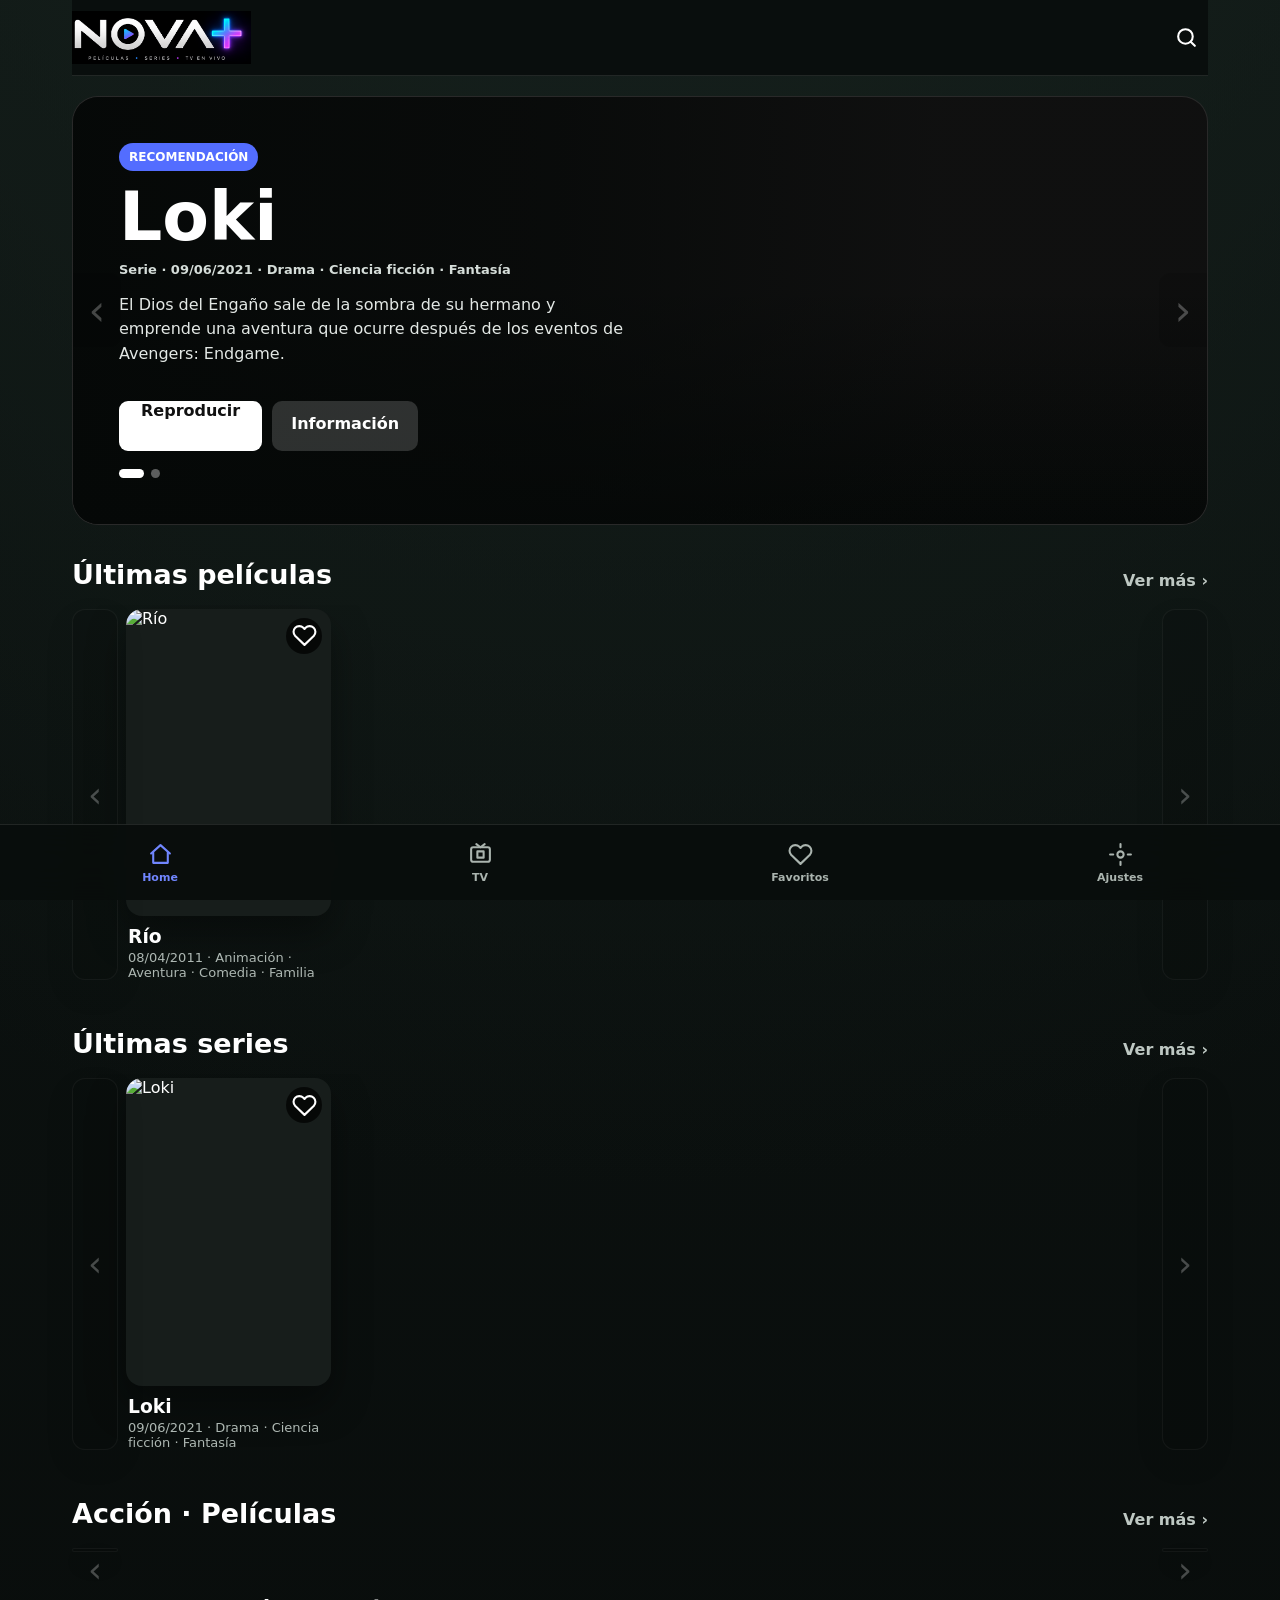
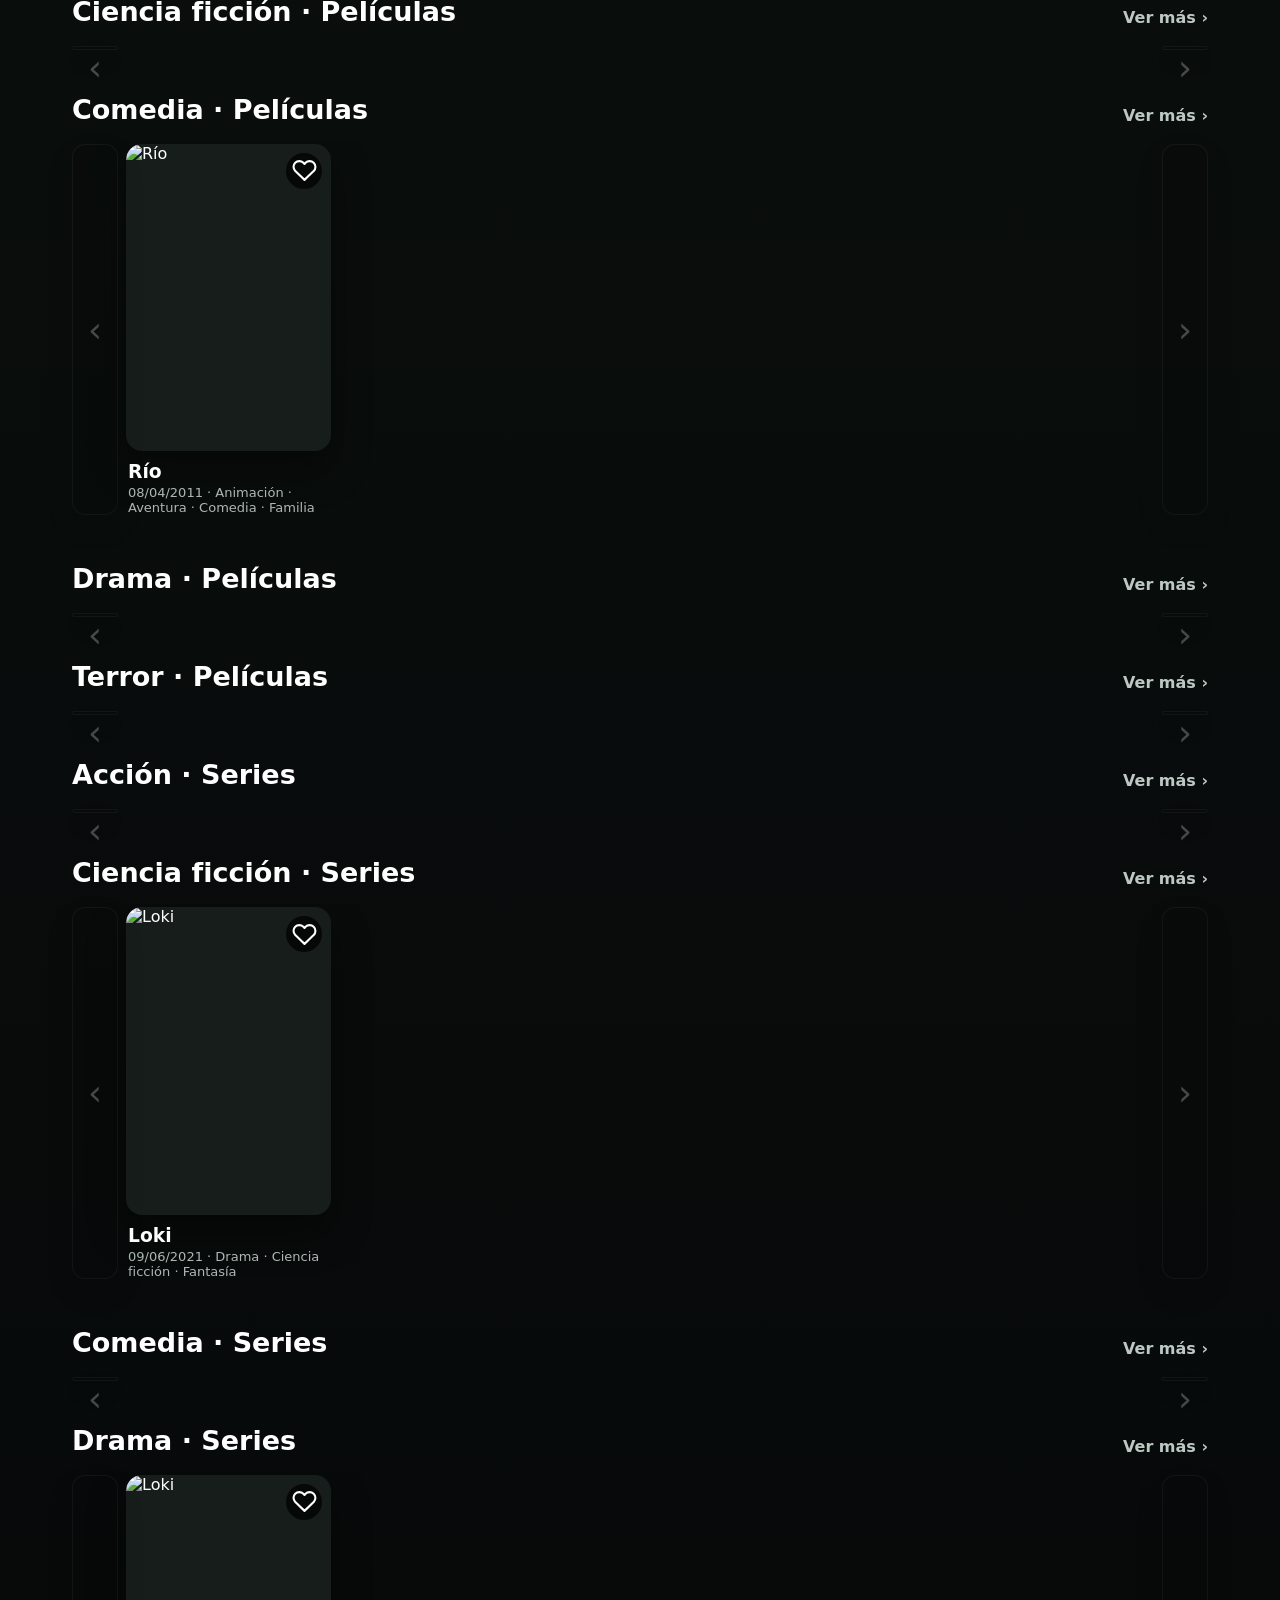
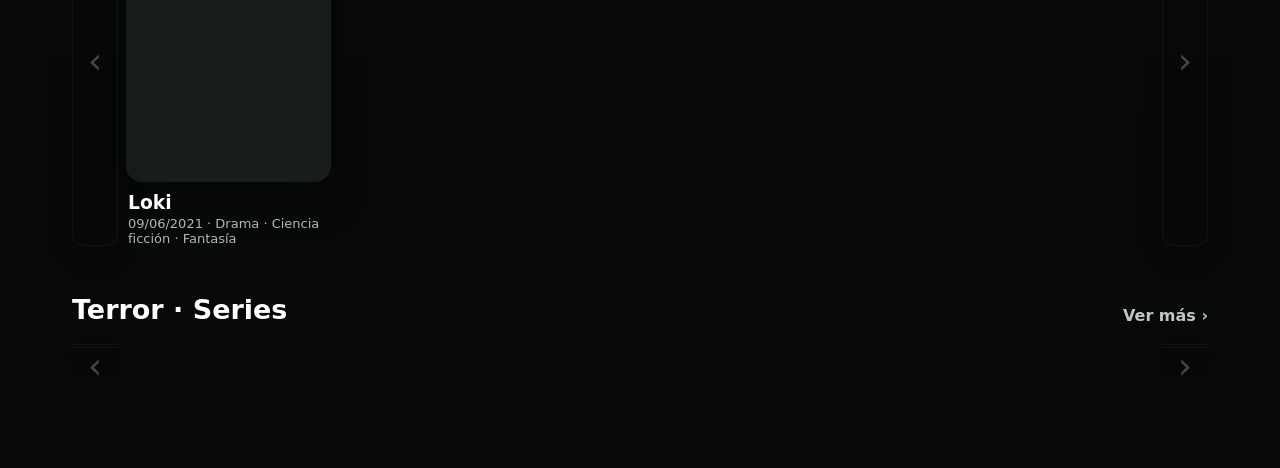
==== index.html @ a6ae7a58 "Add files via upload" ====
<!DOCTYPE html>
<html lang="es"><head><meta charset="utf-8"/><meta content="width=device-width,initial-scale=1,viewport-fit=cover" name="viewport"/><meta content="#090d0c" name="theme-color"/><title>NOVA+</title><link href="assets/css/app.css?v=4.2" rel="stylesheet"/></head><body><div class="shell"><header class="topbar"><a aria-label="NOVA+" class="brand" href="index.html"><img alt="NOVA+" class="brand-logo" src="assets/images/nova-plus-logo-dark.png"/></a><span class="spacer"></span><a aria-label="Buscar" class="icon-btn" href="catalogo-de-peliculas.html#buscar"><svg viewbox="0 0 24 24"><circle cx="11" cy="11" r="7"></circle><path d="m20 20-4-4"></path></svg></a></header><section class="hero"><div class="hero-bg"></div><button aria-label="Anterior" class="hero-arrow prev" id="heroPrev">‹</button><button aria-label="Siguiente" class="hero-arrow next" id="heroNext">›</button><div class="hero-content"><span class="badge">Recomendación</span><h1 id="heroTitle"></h1><div class="hero-meta-line" id="heroMeta"></div><p id="heroDesc"></p><div class="hero-actions"><a class="action primary" id="heroPlay">Reproducir</a><a class="action secondary" id="heroInfo">Información</a></div><div class="hero-dots" id="heroDots"></div></div></section><section class="section"><div class="section-head"><h2>Últimas películas</h2><a class="more" href="catalogo-de-peliculas.html">Ver más ›</a></div><div class="rail" id="movieRail"></div></section><section class="section"><div class="section-head"><h2>Últimas series</h2><a class="more" href="catalogo-de-series.html">Ver más ›</a></div><div class="rail" id="seriesRail"></div></section><section class="section"><div class="section-head"><h2>Acción · Películas</h2><a class="more" href="catalogo-de-peliculas.html?categoria=accion">Ver más ›</a></div><div class="rail" id="movie-accion"></div></section><section class="section"><div class="section-head"><h2>Ciencia ficción · Películas</h2><a class="more" href="catalogo-de-peliculas.html?categoria=ciencia-ficcion">Ver más ›</a></div><div class="rail" id="movie-ciencia-ficcion"></div></section><section class="section"><div class="section-head"><h2>Comedia · Películas</h2><a class="more" href="catalogo-de-peliculas.html?categoria=comedia">Ver más ›</a></div><div class="rail" id="movie-comedia"></div></section><section class="section"><div class="section-head"><h2>Drama · Películas</h2><a class="more" href="catalogo-de-peliculas.html?categoria=drama">Ver más ›</a></div><div class="rail" id="movie-drama"></div></section><section class="section"><div class="section-head"><h2>Terror · Películas</h2><a class="more" href="catalogo-de-peliculas.html?categoria=terror">Ver más ›</a></div><div class="rail" id="movie-terror"></div></section><section class="section"><div class="section-head"><h2>Acción · Series</h2><a class="more" href="catalogo-de-series.html?categoria=accion">Ver más ›</a></div><div class="rail" id="series-accion"></div></section><section class="section"><div class="section-head"><h2>Ciencia ficción · Series</h2><a class="more" href="catalogo-de-series.html?categoria=ciencia-ficcion">Ver más ›</a></div><div class="rail" id="series-ciencia-ficcion"></div></section><section class="section"><div class="section-head"><h2>Comedia · Series</h2><a class="more" href="catalogo-de-series.html?categoria=comedia">Ver más ›</a></div><div class="rail" id="series-comedia"></div></section><section class="section"><div class="section-head"><h2>Drama · Series</h2><a class="more" href="catalogo-de-series.html?categoria=drama">Ver más ›</a></div><div class="rail" id="series-drama"></div></section><section class="section"><div class="section-head"><h2>Terror · Series</h2><a class="more" href="catalogo-de-series.html?categoria=terror">Ver más ›</a></div><div class="rail" id="series-terror"></div></section></div><nav class="bottom-nav"><a class="active" href="index.html"><svg viewbox="0 0 24 24"><path d="m3 11 9-8 9 8"></path><path d="M5 10v10h14V10"></path></svg><span>Home</span></a><a aria-label="TV en Vivo" href="tv/"><svg viewbox="0 0 24 24"><rect height="14" rx="2" width="18" x="3" y="5"></rect><path d="m8 2 4 3 4-3"></path><path d="M9 9h6v6H9z"></path></svg><span>TV</span></a><a href="favoritos.html"><svg viewbox="0 0 24 24"><path d="M20.8 4.6a5.5 5.5 0 0 0-7.8 0L12 5.7l-1.1-1.1a5.5 5.5 0 0 0-7.8 7.8l1.1 1.1L12 21l7.8-7.5 1.1-1.1a5.5 5.5 0 0 0-.1-7.8Z"></path></svg><span>Favoritos</span></a><button data-settings=""><svg viewbox="0 0 24 24"><circle cx="12" cy="12" r="3"></circle><path d="M12 2v3M12 19v3M2 12h3M19 12h3"></path></svg><span>Ajustes</span></button></nav><script src="assets/js/config.js?v=3.6"></script><script src="assets/js/content-data.js?v=3.6"></script><script src="assets/js/app.js?v=4.2"></script></body></html>
---- assets/css/app.css ----
:root{--bg:#090d0c;--bg2:#0d1412;--panel:#151b19;--panel2:#1c2421;--line:rgba(255,255,255,.10);--text:#fff;--muted:#aeb8b3;--red:#e50914;--yellow:#f5c400;--nav:76px}*{box-sizing:border-box}html{scroll-behavior:smooth}body{margin:0;min-height:100vh;color:var(--text);font-family:Inter,system-ui,-apple-system,"Segoe UI",sans-serif;background:radial-gradient(circle at 50% -10%,#17221e 0,transparent 38%),linear-gradient(180deg,var(--bg2),var(--bg) 48%,#070909)}a{color:inherit;text-decoration:none}button,input,select{font:inherit}.shell{width:min(1180px,100%);margin:auto;padding:0 22px calc(var(--nav) + 34px)}.topbar{height:76px;display:flex;align-items:center;border-bottom:1px solid var(--line);background:rgba(9,13,12,.88);backdrop-filter:blur(16px);position:sticky;top:0;z-index:30}.brand{font-size:24px;font-weight:900}.spacer{flex:1}.icon-btn,.back{border:0;color:#fff;background:transparent;cursor:pointer}.icon-btn{width:44px;height:44px;border-radius:50%;display:grid;place-items:center}.icon-btn:hover{background:rgba(255,255,255,.08)}svg{width:25px;height:25px;fill:none;stroke:currentColor;stroke-width:2;stroke-linecap:round;stroke-linejoin:round}.hero{position:relative;min-height:420px;margin-top:20px;border:1px solid var(--line);border-radius:26px;overflow:hidden;isolation:isolate;background:#111}.hero-bg{position:absolute;inset:0;background:center/cover no-repeat}.hero:before{content:"";position:absolute;inset:0;z-index:1;background:linear-gradient(90deg,rgba(5,8,7,.96),rgba(5,8,7,.66) 43%,rgba(5,8,7,.12) 76%),linear-gradient(0deg,rgba(5,8,7,.9),transparent 55%)}.hero-content{position:relative;z-index:2;min-height:420px;width:min(600px,80%);padding:46px;display:flex;flex-direction:column;justify-content:flex-end;align-items:flex-start}.badge{padding:7px 10px;border-radius:99px;background:#536dff;font-size:12px;font-weight:900;text-transform:uppercase}.hero h1{font-size:clamp(42px,7vw,68px);line-height:.95;margin:14px 0 10px}.hero p{line-height:1.55;color:#e3e8e5}.hero-actions{display:flex;gap:10px;margin-top:18px}.action{padding:13px 19px;border-radius:10px;font-weight:900}.action.primary{background:#fff;color:#111}.action.secondary{background:rgba(255,255,255,.16)}.section{margin-top:34px}.section-head{display:flex;justify-content:space-between;align-items:end;margin-bottom:15px}.section-head h2{margin:0;font-size:27px}.more{color:#bec8c3;font-weight:800}.rail,.catalog-grid{display:grid;grid-template-columns:repeat(auto-fill,minmax(175px,1fr));gap:18px}.card{position:relative;min-width:0}.poster{aspect-ratio:2/3;border-radius:16px;overflow:hidden;background:#171d1b;box-shadow:0 18px 38px rgba(0,0,0,.38);transition:.2s}.card:hover .poster{transform:translateY(-5px)}.poster img{width:100%;height:100%;object-fit:cover;display:block}.card h3{margin:10px 2px 3px}.card p{margin:0 2px;color:var(--muted);font-size:13px}.card-favorite{position:absolute;top:9px;right:9px;width:36px;height:36px;border:0;border-radius:50%;display:grid;place-items:center;background:rgba(0,0,0,.72);color:#fff;cursor:pointer}.card-favorite.active{background:var(--yellow);color:#111}.card-favorite.active svg{fill:currentColor}.bottom-nav{position:fixed;left:0;right:0;bottom:0;z-index:70;height:var(--nav);display:grid;grid-template-columns:repeat(3,1fr);border-top:1px solid var(--line);background:rgba(9,13,12,.94);backdrop-filter:blur(18px);padding-bottom:env(safe-area-inset-bottom)}.bottom-nav a,.bottom-nav button{border:0;background:transparent;color:#aab4af;display:flex;flex-direction:column;align-items:center;justify-content:center;gap:4px;font-size:11px;font-weight:800}.bottom-nav .active{color:#7186ff}.sticky-catalog{position:sticky;top:0;z-index:40;background:rgba(9,13,12,.96);backdrop-filter:blur(18px);border-bottom:1px solid var(--line);padding:18px 0 16px}.catalog-heading{display:flex;align-items:center;gap:14px}.catalog-heading h1{margin:0}.back{width:42px;height:42px;border:1px solid var(--line);border-radius:50%;font-size:26px}.eyebrow{display:block;color:#7186ff;font-size:11px;font-weight:900;text-transform:uppercase}.search-box{margin-top:14px;border:1px solid var(--line);background:#121917;border-radius:13px;padding:0 14px}.search-box input{width:100%;border:0;outline:0;background:transparent;color:#fff;padding:13px 0}.catalog-grid{padding-top:20px}.empty{padding:35px;text-align:center;border:1px solid var(--line);border-radius:16px;background:var(--panel);color:var(--muted)}.hidden{display:none!important}.app-dialog{position:fixed;inset:0;z-index:1000;display:grid;place-items:center;padding:18px;background:rgba(0,0,0,.76);opacity:0;visibility:hidden;transition:.2s}.app-dialog.open{opacity:1;visibility:visible}.app-dialog-card{position:relative;width:min(560px,100%);max-height:86vh;overflow:auto;padding:24px;border-radius:20px;background:#151b19;border:1px solid var(--line)}.dialog-close{position:absolute;right:12px;top:12px;border:0;border-radius:50%;width:38px;height:38px;background:#27302d;color:#fff;font-size:24px}.settings-menu{display:grid;gap:10px}.settings-menu button{padding:14px;border:1px solid var(--line);border-radius:12px;background:#202825;color:#fff;text-align:left}.settings-menu button.active{border-color:#7186ff}.settings-text{margin-top:16px;color:#d6ded9;line-height:1.6}.detail-back{position:fixed;top:max(14px,env(safe-area-inset-top));left:max(14px,env(safe-area-inset-left));z-index:50;width:46px;height:46px;border:1px solid var(--line);border-radius:50%;background:rgba(0,0,0,.58);color:#fff;font-size:26px}.detail-hero{position:relative;min-height:78vh;isolation:isolate}.detail-hero-bg{position:absolute;inset:0;background:center/cover no-repeat}.detail-hero:after{content:"";position:absolute;inset:0;background:linear-gradient(90deg,rgba(5,8,7,.98),rgba(5,8,7,.68) 48%,rgba(5,8,7,.12)),linear-gradient(0deg,#090d0c 0%,rgba(9,13,12,.25) 45%,rgba(9,13,12,.16))}.detail-hero-content{position:relative;z-index:2;min-height:78vh;width:min(1180px,100%);margin:auto;padding:110px 42px 56px;display:flex;flex-direction:column;justify-content:flex-end;align-items:flex-start}.title-logo{max-width:min(520px,72vw);max-height:190px;object-fit:contain;object-position:left center}.fallback-title{font-size:clamp(52px,9vw,94px);margin:0}.hero-meta{display:flex;flex-wrap:wrap;gap:9px;margin:16px 0;font-weight:800}.hero-meta span:not(:last-child):after{content:" ·";color:#8d9893}.hero-overview{max-width:690px;line-height:1.55}.hero-credits{max-width:760px;line-height:1.55;color:#d8dfdc}.watch-row{display:flex;gap:12px;flex-wrap:wrap;margin-top:18px}.primary,.detail-favorite{min-height:50px;padding:0 22px;border-radius:9px;font-weight:900}.primary{border:0;background:var(--red);color:#fff}.detail-favorite{border:1px solid rgba(255,255,255,.35);background:rgba(19,24,22,.78);color:#fff;display:inline-flex;align-items:center;gap:9px}.detail-favorite.active{background:var(--yellow);border-color:var(--yellow);color:#111}.detail-favorite.active svg{fill:currentColor}.content-wrap{width:min(1180px,100%);margin:auto;padding:8px 42px 70px}.episodes-head{display:flex;align-items:center;gap:15px}.season-select{padding:10px 13px;border:1px solid var(--line);border-radius:10px;background:#18201d;color:#fff}.episode-rail-wrap{position:relative}.episode-rail,.cast-grid{display:flex;gap:14px;overflow-x:auto;scroll-snap-type:x mandatory;scrollbar-width:none;padding:3px 3px 12px}.episode-rail::-webkit-scrollbar,.cast-grid::-webkit-scrollbar{display:none}.episode-card{flex:0 0 clamp(280px,31vw,380px);border:0;border-radius:9px;overflow:hidden;background:#151b19;color:#fff;text-align:left;scroll-snap-align:start}.episode-still{position:relative;aspect-ratio:16/9}.episode-still img{width:100%;height:100%;object-fit:cover}.duration{position:absolute;right:7px;bottom:7px;background:rgba(0,0,0,.78);padding:4px 7px;border-radius:4px}.episode-copy{padding:12px}.episode-copy h3{margin:0 0 7px}.episode-copy p{margin:0;color:#bac4bf;display:-webkit-box;-webkit-box-orient:vertical;-webkit-line-clamp:3;overflow:hidden}.rail-arrow{position:absolute;z-index:4;top:0;bottom:12px;width:50px;border:0;background:rgba(4,6,5,.72);color:#fff;font-size:40px;opacity:0}.episode-rail-wrap:hover .rail-arrow{opacity:1}.rail-arrow.prev{left:0}.rail-arrow.next{right:0}.cast-section{margin-top:42px}.cast-grid{padding-bottom:15px}.cast-card{flex:0 0 160px;border:1px solid var(--line);border-radius:9px;overflow:hidden;background:#151b19}.cast-card img{width:100%;aspect-ratio:2/2.65;object-fit:cover}.cast-copy{padding:11px}.cast-copy strong,.cast-copy small{display:block}.cast-copy small{color:#aeb8b3;margin-top:5px}.player-overlay{position:fixed;inset:0;z-index:9999;background:#000;display:none;isolation:isolate}.player-overlay.open{display:block}.player-close,.player-report{position:absolute;z-index:45;top:max(16px,env(safe-area-inset-top));width:48px;height:48px;border:0;border-radius:50%;background:rgba(0,0,0,.62);color:#fff}.player-close{left:max(18px,env(safe-area-inset-left));font-size:26px}.player-report{right:max(18px,env(safe-area-inset-right));display:none;place-items:center}.player-overlay.open .player-report{display:grid}.player-title{position:absolute;z-index:44;top:29px;left:82px;font-weight:800}.controls-hidden{opacity:0!important;visibility:hidden!important;pointer-events:none!important}.player-overlay media-player{width:100%;height:100%;--media-brand:var(--red);background:#000}.report-dialog{position:absolute;inset:0;z-index:60;display:grid;place-items:center;padding:18px;background:rgba(0,0,0,.76);opacity:0;visibility:hidden}.report-dialog.open{opacity:1;visibility:visible}.report-card{position:relative;width:min(470px,100%);max-height:calc(100% - 30px);overflow:auto;padding:23px;border-radius:18px;background:#151b19;border:1px solid var(--line)}.report-close{position:absolute;right:12px;top:10px;border:0;border-radius:50%;width:38px;height:38px;background:#28312e;color:#fff;font-size:24px}.report-options{display:grid;gap:8px}.report-options button{padding:12px;border:1px solid var(--line);border-radius:10px;background:#222b27;color:#fff;text-align:left}.report-card textarea{width:100%;min-height:90px;margin-top:10px;padding:11px;border:1px solid var(--line);border-radius:10px;background:#0d1210;color:#fff}.report-status{min-height:22px;margin-top:10px}.player-overlay.report-open media-player{filter:brightness(.45)}@media(max-width:800px){.shell{padding-inline:15px}.topbar{height:66px}.brand{font-size:20px}.hero{min-height:360px}.hero-content{min-height:360px;padding:30px 24px;width:88%}.rail,.catalog-grid{grid-template-columns:repeat(auto-fill,minmax(135px,1fr));gap:14px}.detail-hero,.detail-hero-content{min-height:72vh}.detail-hero-content{padding:100px 20px 42px}.content-wrap{padding:8px 20px 70px}.episode-card{flex-basis:78vw}.rail-arrow{display:none}.cast-card{flex-basis:140px}}@media(max-width:480px){.hero{min-height:330px;border-radius:20px}.hero-content{min-height:330px;padding:24px 18px;width:94%}.hero-actions{width:100%}.action{flex:1;text-align:center}.rail,.catalog-grid{grid-template-columns:repeat(2,minmax(0,1fr))}.detail-hero-content{padding-inline:16px}.title-logo{max-width:84vw;max-height:125px}.watch-row{display:grid;grid-template-columns:1fr 1fr;width:100%}.primary,.detail-favorite{justify-content:center;padding-inline:12px}.content-wrap{padding-inline:16px}.episode-card{flex-basis:85vw}}

/* V3.1: reportes desde las plantillas */
.detail-report{min-height:50px;padding:0 22px;border:1px solid rgba(255,255,255,.35);border-radius:9px;background:rgba(19,24,22,.78);color:#fff;display:inline-flex;align-items:center;gap:9px;font-weight:900;cursor:pointer}.detail-report:hover{background:rgba(255,255,255,.16)}.detail-report svg,.detail-favorite svg{width:22px;height:22px;fill:none;stroke:currentColor;stroke-width:2;stroke-linecap:round;stroke-linejoin:round}.episode-card{position:relative}.episode-play,.episode-report{position:absolute;z-index:3;border:0;color:#fff;display:grid;place-items:center;cursor:pointer;transition:transform .18s ease,background .18s ease}.episode-play{left:50%;top:50%;width:74px;height:74px;border-radius:50%;transform:translate(-50%,-50%);background:rgba(0,0,0,.83);box-shadow:0 8px 28px rgba(0,0,0,.45)}.episode-play:hover{transform:translate(-50%,-50%) scale(1.07);background:#000}.episode-play svg{width:38px;height:38px;fill:currentColor;margin-left:5px}.episode-report{right:10px;top:10px;width:42px;height:42px;border-radius:50%;background:rgba(0,0,0,.82);border:1px solid rgba(255,255,255,.3)}.episode-report:hover{transform:scale(1.08);background:#d62828}.episode-report svg{width:24px;height:24px;fill:none;stroke:currentColor;stroke-width:2;stroke-linecap:round;stroke-linejoin:round}.page-report-dialog{position:fixed;inset:0;z-index:10000;display:grid;place-items:center;padding:18px;background:rgba(0,0,0,.82);backdrop-filter:blur(8px);opacity:0;visibility:hidden;transition:.2s}.page-report-dialog.open{opacity:1;visibility:visible}.page-report-card{position:relative;width:min(480px,100%);max-height:min(88vh,680px);overflow:auto;padding:24px;border:1px solid var(--line);border-radius:19px;background:#151b19;box-shadow:0 24px 70px rgba(0,0,0,.55)}.page-report-card h2{margin:0 44px 8px 0}.page-report-close{position:absolute;right:12px;top:12px;width:38px;height:38px;border:0;border-radius:50%;background:#29312e;color:#fff;font-size:25px}.report-context{padding:11px 12px;border-radius:10px;background:#0d1210;color:#ffd84d;font-weight:800;line-height:1.4}.page-report-card textarea{width:100%;min-height:92px;margin-top:10px;padding:12px;border:1px solid var(--line);border-radius:10px;background:#0d1210;color:#fff;resize:vertical}.dialog-open{overflow:hidden}.player-report,.report-dialog{display:none!important}@media(max-width:480px){.watch-row{grid-template-columns:1fr 1fr}.watch-row .detail-report{grid-column:1/-1;justify-content:center}.episode-play{width:62px;height:62px}.episode-report{width:40px;height:40px}.page-report-dialog{padding:12px}.page-report-card{padding:20px}}

/* V3.6: carruseles, recomendaciones y categorías */
.rail{display:flex;gap:18px;overflow-x:auto;scroll-snap-type:x proximity;scrollbar-width:thin;padding:4px 2px 16px}.rail .card{flex:0 0 175px;scroll-snap-align:start}.rail::-webkit-scrollbar{height:7px}.rail::-webkit-scrollbar-thumb{background:rgba(255,255,255,.18);border-radius:99px}.catalog-grid{display:grid;grid-template-columns:repeat(auto-fill,minmax(175px,1fr));gap:18px}.hero-arrow{position:absolute;z-index:5;top:50%;transform:translateY(-50%);width:48px;height:74px;border:0;background:rgba(0,0,0,.45);color:#fff;font-size:42px;cursor:pointer;opacity:.25;transition:.2s}.hero:hover .hero-arrow{opacity:1}.hero-arrow.prev{left:0;border-radius:0 12px 12px 0}.hero-arrow.next{right:0;border-radius:12px 0 0 12px}.hero-meta-line{font-size:13px;font-weight:800;color:#d5ddd9;margin-top:2px}.hero-dots{display:flex;gap:7px;margin-top:18px}.hero-dots button{width:9px;height:9px;padding:0;border:0;border-radius:50%;background:rgba(255,255,255,.35);cursor:pointer}.hero-dots button.active{width:25px;border-radius:99px;background:#fff}.section-head h2{font-size:clamp(20px,3vw,27px)}
@media(max-width:800px){.rail .card{flex-basis:145px}.hero-arrow{display:none}}
@media(max-width:480px){.rail{gap:12px}.rail .card{flex-basis:132px}.catalog-grid{grid-template-columns:repeat(2,minmax(0,1fr))}.hero-dots{margin-top:12px}}

/* NOVA+ unified branding */
.brand{height:58px;display:flex;align-items:center;max-width:min(310px,62vw)}
.brand-logo{display:block;width:auto;height:54px;max-width:100%;object-fit:contain;object-position:left center}
.bottom-nav{grid-template-columns:repeat(4,minmax(0,1fr))!important}
@media(max-width:520px){.brand{height:48px;max-width:58vw}.brand-logo{height:46px}.bottom-nav span{font-size:10px}}


/* NOVA+ Smart TV navigation v4.2 */
.rail-shell,.detail-scroll-shell{position:relative}
.rail-shell .rail{display:flex;gap:18px;overflow-x:auto;scroll-snap-type:x mandatory;scroll-behavior:smooth;scrollbar-width:none;padding:4px 54px 14px}
.rail-shell .rail::-webkit-scrollbar,.recommend-rail::-webkit-scrollbar{display:none}
.rail-shell .card{flex:0 0 clamp(165px,18vw,205px);scroll-snap-align:start}
.tv-scroll-btn{position:absolute;z-index:8;border:1px solid rgba(255,255,255,.18);background:rgba(5,8,7,.82);color:#fff;display:grid;place-items:center;cursor:pointer;box-shadow:0 12px 30px rgba(0,0,0,.36);transition:.18s}
.tv-scroll-btn:hover,.tv-scroll-btn:focus-visible{background:#5368f4;border-color:#8291ff;outline:3px solid rgba(113,134,255,.32);transform:scale(1.04)}
.tv-scroll-btn.horizontal{top:4px;bottom:14px;width:46px;border-radius:13px;font-size:35px}
.tv-scroll-btn.horizontal.prev{left:0}.tv-scroll-btn.horizontal.next{right:0}
.tv-scroll-btn[disabled]{opacity:.25;pointer-events:none}
.catalog-tv-controls{position:fixed;right:max(18px,env(safe-area-inset-right));bottom:calc(var(--nav) + 22px);z-index:65;display:grid;gap:10px}
.catalog-tv-controls button{width:54px;height:54px;border:1px solid rgba(255,255,255,.18);border-radius:50%;background:rgba(9,13,12,.92);color:#fff;font-size:28px;box-shadow:0 12px 34px rgba(0,0,0,.45)}
.catalog-tv-controls button:hover,.catalog-tv-controls button:focus-visible{background:#5368f4;outline:3px solid rgba(113,134,255,.32)}
.cast-rail-wrap,.recommend-rail-wrap{position:relative}
.cast-rail-wrap .cast-grid,.recommend-rail{padding-left:54px;padding-right:54px}
.recommend-section{margin-top:42px}
.recommend-rail{display:flex;gap:16px;overflow-x:auto;scroll-snap-type:x mandatory;scroll-behavior:smooth;scrollbar-width:none;padding-top:4px;padding-bottom:16px}
.recommend-card{flex:0 0 clamp(150px,18vw,195px);scroll-snap-align:start;position:relative}
.recommend-card .poster{aspect-ratio:2/3}
.recommend-card h3{font-size:15px;margin:9px 2px 3px;white-space:nowrap;overflow:hidden;text-overflow:ellipsis}
.recommend-card p{margin:0 2px;color:var(--muted);font-size:12px;white-space:nowrap;overflow:hidden;text-overflow:ellipsis}
.recommend-reason{display:inline-block;margin-top:6px;padding:4px 7px;border-radius:999px;background:rgba(83,104,244,.16);color:#aeb8ff;font-size:10px;font-weight:800}
@media(max-width:700px){.rail-shell .rail{padding-left:45px;padding-right:45px}.tv-scroll-btn.horizontal{width:40px}.catalog-tv-controls button{width:48px;height:48px}.cast-rail-wrap .cast-grid,.recommend-rail{padding-left:45px;padding-right:45px}}
@media(pointer:coarse), (min-width:900px){.tv-scroll-btn{opacity:1}}
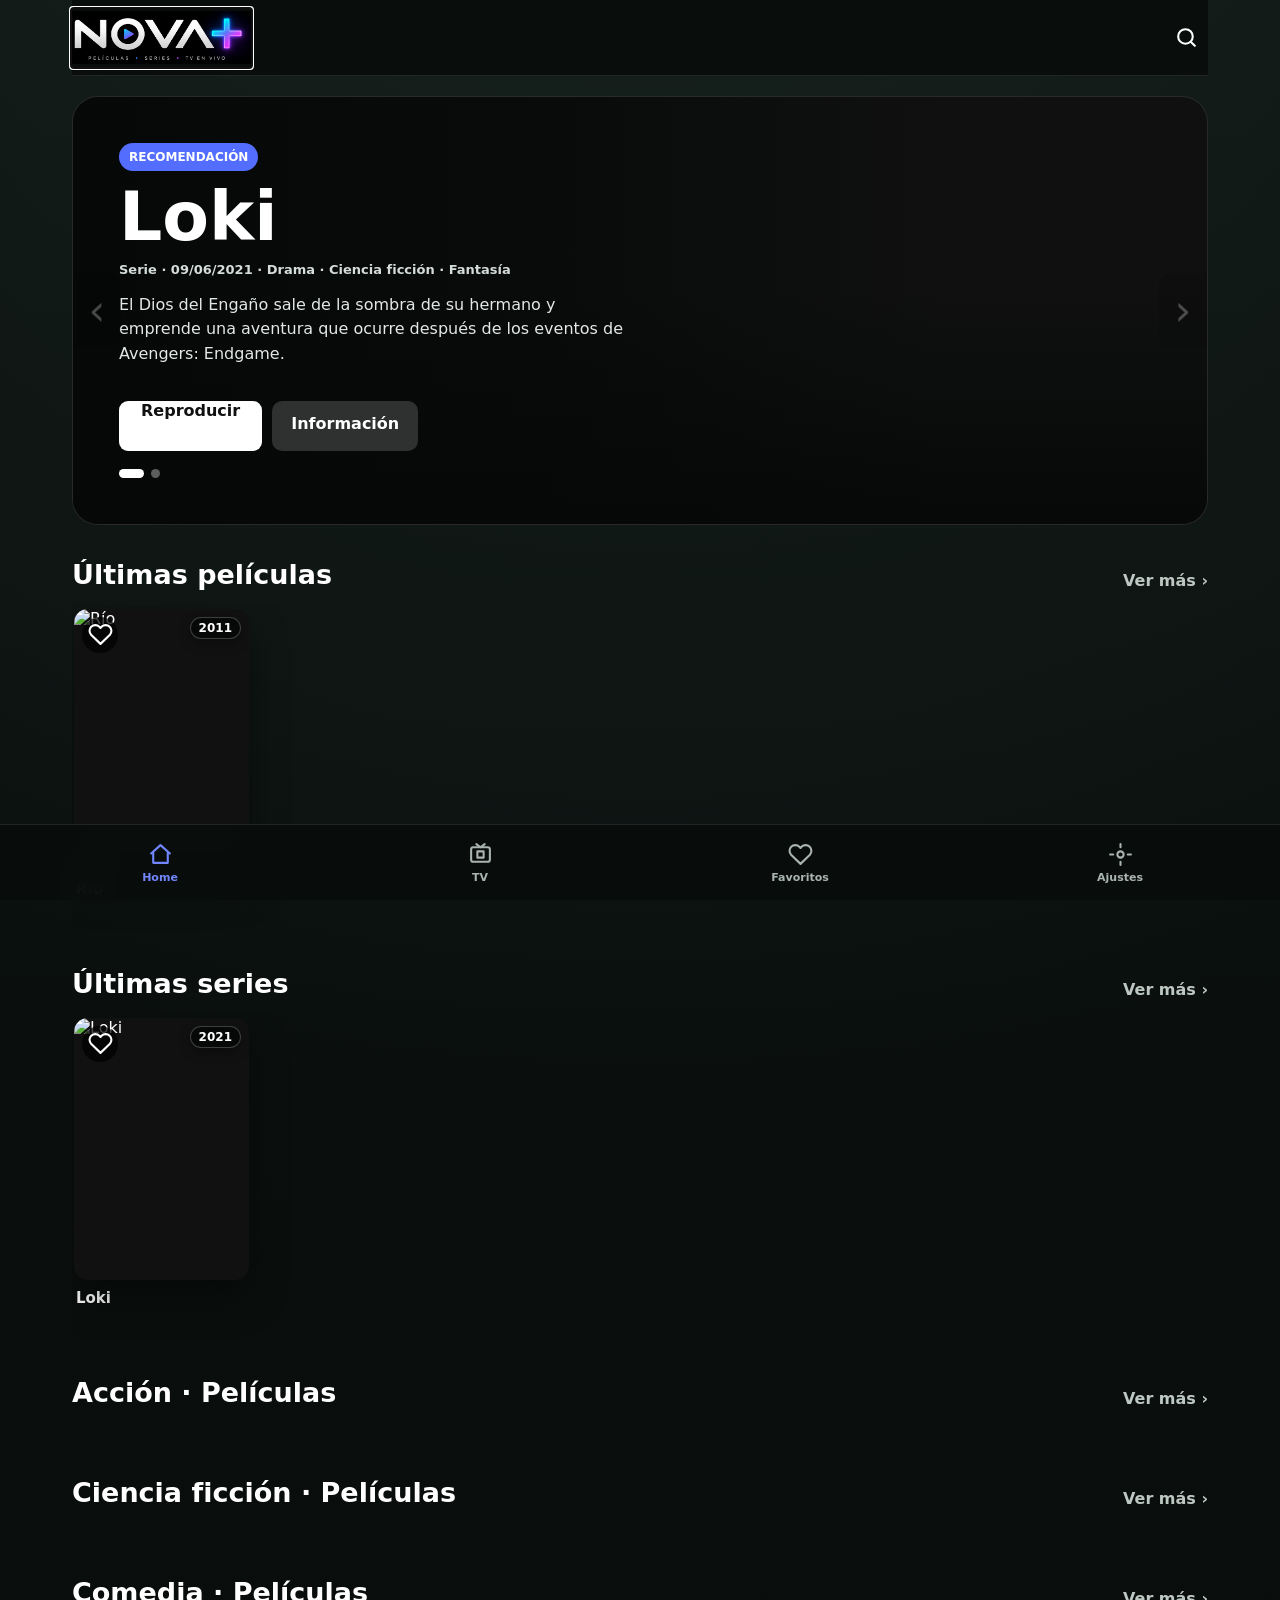
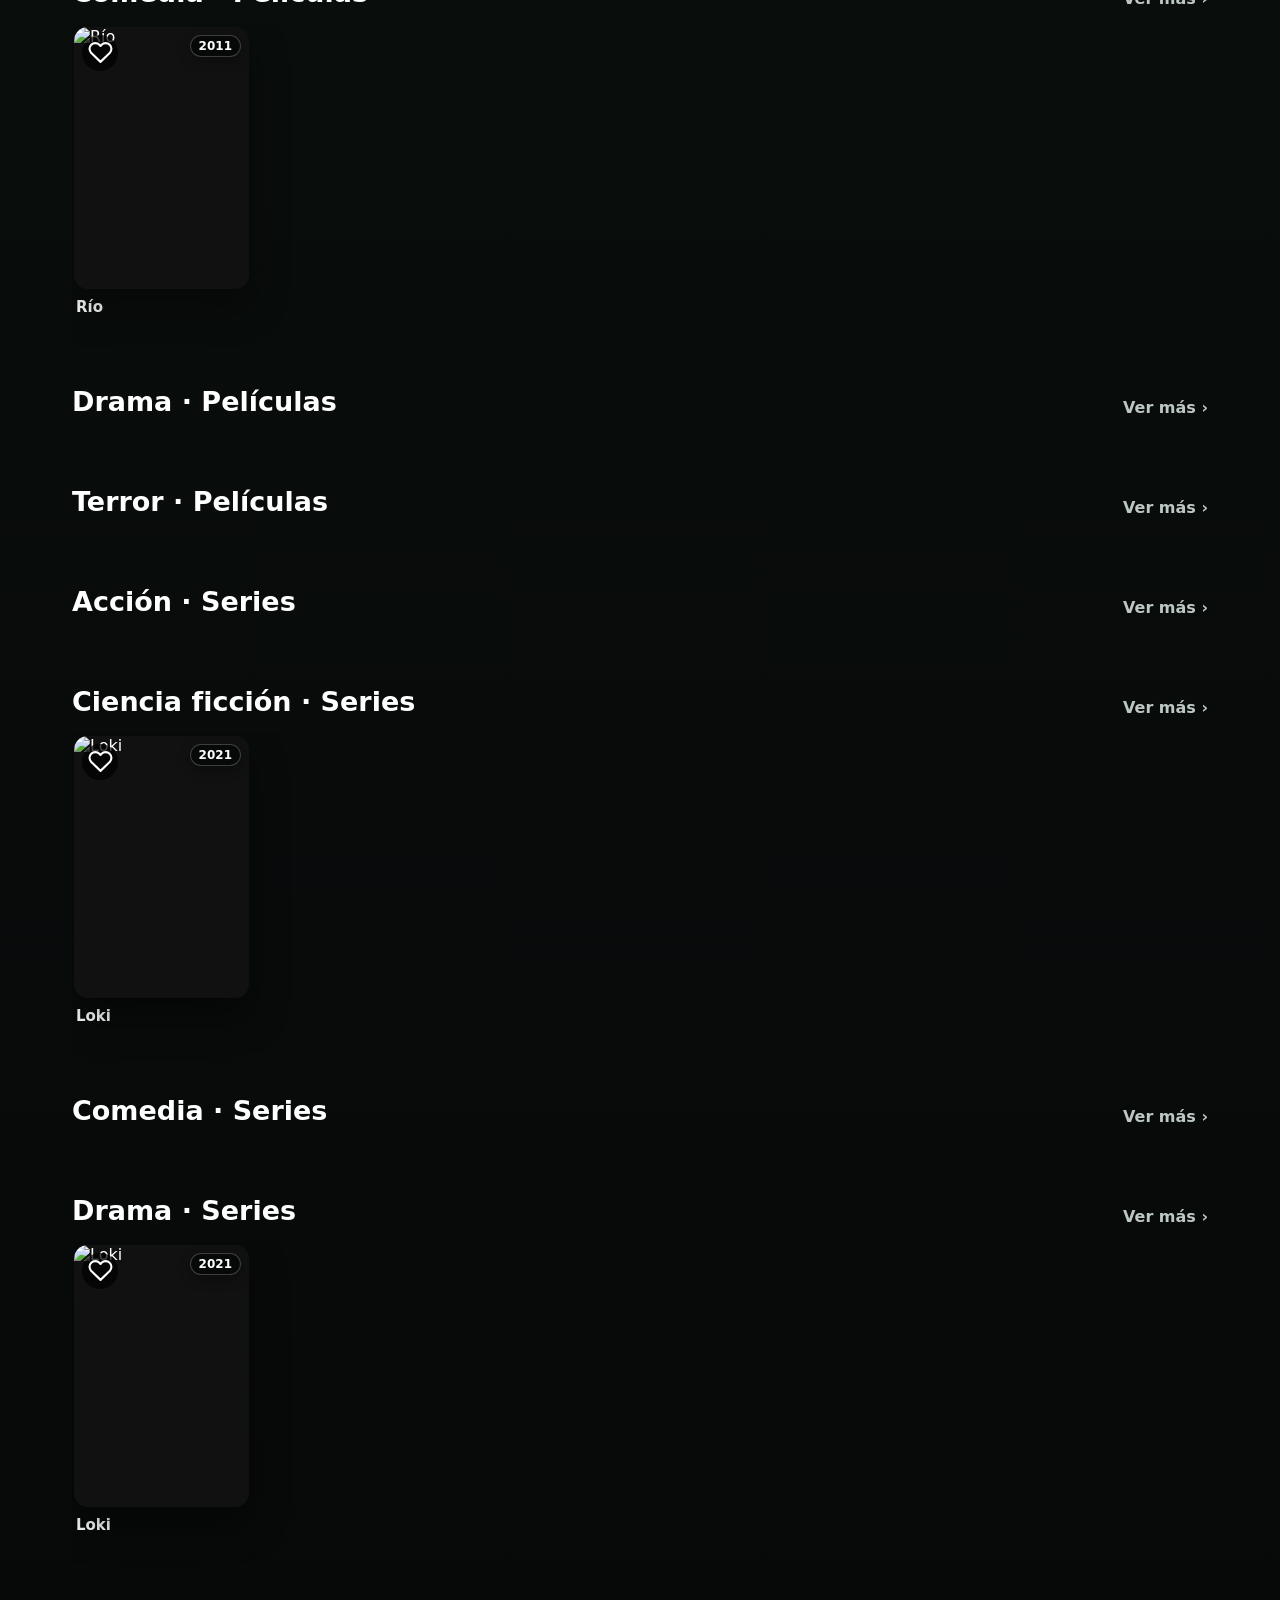
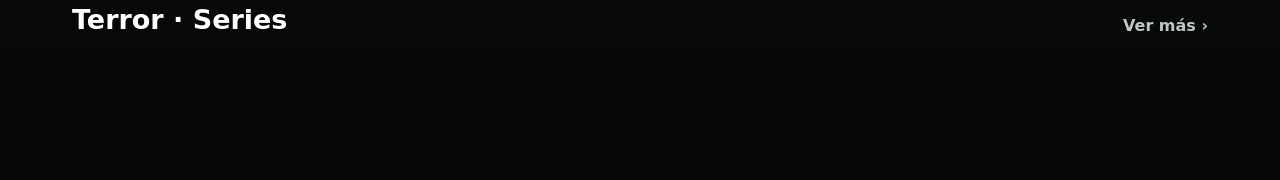
==== commit 2dc177dc: "Add files via upload" ====
--- a/index.html
+++ b/index.html
@@ -1,2 +1,2 @@
 <!DOCTYPE html>
-<html lang="es"><head><meta charset="utf-8"/><meta content="width=device-width,initial-scale=1,viewport-fit=cover" name="viewport"/><meta content="#090d0c" name="theme-color"/><title>NOVA+</title><link href="assets/css/app.css?v=4.2" rel="stylesheet"/></head><body><div class="shell"><header class="topbar"><a aria-label="NOVA+" class="brand" href="index.html"><img alt="NOVA+" class="brand-logo" src="assets/images/nova-plus-logo-dark.png"/></a><span class="spacer"></span><a aria-label="Buscar" class="icon-btn" href="catalogo-de-peliculas.html#buscar"><svg viewbox="0 0 24 24"><circle cx="11" cy="11" r="7"></circle><path d="m20 20-4-4"></path></svg></a></header><section class="hero"><div class="hero-bg"></div><button aria-label="Anterior" class="hero-arrow prev" id="heroPrev">‹</button><button aria-label="Siguiente" class="hero-arrow next" id="heroNext">›</button><div class="hero-content"><span class="badge">Recomendación</span><h1 id="heroTitle"></h1><div class="hero-meta-line" id="heroMeta"></div><p id="heroDesc"></p><div class="hero-actions"><a class="action primary" id="heroPlay">Reproducir</a><a class="action secondary" id="heroInfo">Información</a></div><div class="hero-dots" id="heroDots"></div></div></section><section class="section"><div class="section-head"><h2>Últimas películas</h2><a class="more" href="catalogo-de-peliculas.html">Ver más ›</a></div><div class="rail" id="movieRail"></div></section><section class="section"><div class="section-head"><h2>Últimas series</h2><a class="more" href="catalogo-de-series.html">Ver más ›</a></div><div class="rail" id="seriesRail"></div></section><section class="section"><div class="section-head"><h2>Acción · Películas</h2><a class="more" href="catalogo-de-peliculas.html?categoria=accion">Ver más ›</a></div><div class="rail" id="movie-accion"></div></section><section class="section"><div class="section-head"><h2>Ciencia ficción · Películas</h2><a class="more" href="catalogo-de-peliculas.html?categoria=ciencia-ficcion">Ver más ›</a></div><div class="rail" id="movie-ciencia-ficcion"></div></section><section class="section"><div class="section-head"><h2>Comedia · Películas</h2><a class="more" href="catalogo-de-peliculas.html?categoria=comedia">Ver más ›</a></div><div class="rail" id="movie-comedia"></div></section><section class="section"><div class="section-head"><h2>Drama · Películas</h2><a class="more" href="catalogo-de-peliculas.html?categoria=drama">Ver más ›</a></div><div class="rail" id="movie-drama"></div></section><section class="section"><div class="section-head"><h2>Terror · Películas</h2><a class="more" href="catalogo-de-peliculas.html?categoria=terror">Ver más ›</a></div><div class="rail" id="movie-terror"></div></section><section class="section"><div class="section-head"><h2>Acción · Series</h2><a class="more" href="catalogo-de-series.html?categoria=accion">Ver más ›</a></div><div class="rail" id="series-accion"></div></section><section class="section"><div class="section-head"><h2>Ciencia ficción · Series</h2><a class="more" href="catalogo-de-series.html?categoria=ciencia-ficcion">Ver más ›</a></div><div class="rail" id="series-ciencia-ficcion"></div></section><section class="section"><div class="section-head"><h2>Comedia · Series</h2><a class="more" href="catalogo-de-series.html?categoria=comedia">Ver más ›</a></div><div class="rail" id="series-comedia"></div></section><section class="section"><div class="section-head"><h2>Drama · Series</h2><a class="more" href="catalogo-de-series.html?categoria=drama">Ver más ›</a></div><div class="rail" id="series-drama"></div></section><section class="section"><div class="section-head"><h2>Terror · Series</h2><a class="more" href="catalogo-de-series.html?categoria=terror">Ver más ›</a></div><div class="rail" id="series-terror"></div></section></div><nav class="bottom-nav"><a class="active" href="index.html"><svg viewbox="0 0 24 24"><path d="m3 11 9-8 9 8"></path><path d="M5 10v10h14V10"></path></svg><span>Home</span></a><a aria-label="TV en Vivo" href="tv/"><svg viewbox="0 0 24 24"><rect height="14" rx="2" width="18" x="3" y="5"></rect><path d="m8 2 4 3 4-3"></path><path d="M9 9h6v6H9z"></path></svg><span>TV</span></a><a href="favoritos.html"><svg viewbox="0 0 24 24"><path d="M20.8 4.6a5.5 5.5 0 0 0-7.8 0L12 5.7l-1.1-1.1a5.5 5.5 0 0 0-7.8 7.8l1.1 1.1L12 21l7.8-7.5 1.1-1.1a5.5 5.5 0 0 0-.1-7.8Z"></path></svg><span>Favoritos</span></a><button data-settings=""><svg viewbox="0 0 24 24"><circle cx="12" cy="12" r="3"></circle><path d="M12 2v3M12 19v3M2 12h3M19 12h3"></path></svg><span>Ajustes</span></button></nav><script src="assets/js/config.js?v=3.6"></script><script src="assets/js/content-data.js?v=3.6"></script><script src="assets/js/app.js?v=4.2"></script></body></html>+<html lang="es"><head><meta charset="utf-8"/><meta content="width=device-width,initial-scale=1,viewport-fit=cover" name="viewport"/><meta content="#090d0c" name="theme-color"/><title>NOVA+</title><link href="assets/css/app.css?v=5.0" rel="stylesheet"/></head><body><div class="shell"><header class="topbar"><a aria-label="NOVA+" class="brand" href="index.html"><img alt="NOVA+" class="brand-logo" src="assets/images/nova-plus-logo-dark.png"/></a><span class="spacer"></span><a aria-label="Buscar" class="icon-btn" href="catalogo-de-peliculas.html#buscar"><svg viewbox="0 0 24 24"><circle cx="11" cy="11" r="7"></circle><path d="m20 20-4-4"></path></svg></a></header><section class="hero"><div class="hero-bg"></div><button aria-label="Anterior" class="hero-arrow prev" id="heroPrev">‹</button><button aria-label="Siguiente" class="hero-arrow next" id="heroNext">›</button><div class="hero-content"><span class="badge">Recomendación</span><h1 id="heroTitle"></h1><div class="hero-meta-line" id="heroMeta"></div><p id="heroDesc"></p><div class="hero-actions"><a class="action primary" id="heroPlay">Reproducir</a><a class="action secondary" id="heroInfo">Información</a></div><div class="hero-dots" id="heroDots"></div></div></section><section class="section"><div class="section-head"><h2>Últimas películas</h2><a class="more" href="catalogo-de-peliculas.html">Ver más ›</a></div><div class="rail" id="movieRail"></div></section><section class="section"><div class="section-head"><h2>Últimas series</h2><a class="more" href="catalogo-de-series.html">Ver más ›</a></div><div class="rail" id="seriesRail"></div></section><section class="section"><div class="section-head"><h2>Acción · Películas</h2><a class="more" href="catalogo-de-peliculas.html?categoria=accion">Ver más ›</a></div><div class="rail" id="movie-accion"></div></section><section class="section"><div class="section-head"><h2>Ciencia ficción · Películas</h2><a class="more" href="catalogo-de-peliculas.html?categoria=ciencia-ficcion">Ver más ›</a></div><div class="rail" id="movie-ciencia-ficcion"></div></section><section class="section"><div class="section-head"><h2>Comedia · Películas</h2><a class="more" href="catalogo-de-peliculas.html?categoria=comedia">Ver más ›</a></div><div class="rail" id="movie-comedia"></div></section><section class="section"><div class="section-head"><h2>Drama · Películas</h2><a class="more" href="catalogo-de-peliculas.html?categoria=drama">Ver más ›</a></div><div class="rail" id="movie-drama"></div></section><section class="section"><div class="section-head"><h2>Terror · Películas</h2><a class="more" href="catalogo-de-peliculas.html?categoria=terror">Ver más ›</a></div><div class="rail" id="movie-terror"></div></section><section class="section"><div class="section-head"><h2>Acción · Series</h2><a class="more" href="catalogo-de-series.html?categoria=accion">Ver más ›</a></div><div class="rail" id="series-accion"></div></section><section class="section"><div class="section-head"><h2>Ciencia ficción · Series</h2><a class="more" href="catalogo-de-series.html?categoria=ciencia-ficcion">Ver más ›</a></div><div class="rail" id="series-ciencia-ficcion"></div></section><section class="section"><div class="section-head"><h2>Comedia · Series</h2><a class="more" href="catalogo-de-series.html?categoria=comedia">Ver más ›</a></div><div class="rail" id="series-comedia"></div></section><section class="section"><div class="section-head"><h2>Drama · Series</h2><a class="more" href="catalogo-de-series.html?categoria=drama">Ver más ›</a></div><div class="rail" id="series-drama"></div></section><section class="section"><div class="section-head"><h2>Terror · Series</h2><a class="more" href="catalogo-de-series.html?categoria=terror">Ver más ›</a></div><div class="rail" id="series-terror"></div></section></div><nav class="bottom-nav"><a class="active" href="index.html"><svg viewbox="0 0 24 24"><path d="m3 11 9-8 9 8"></path><path d="M5 10v10h14V10"></path></svg><span>Home</span></a><a aria-label="TV en Vivo" href="tv/"><svg viewbox="0 0 24 24"><rect height="14" rx="2" width="18" x="3" y="5"></rect><path d="m8 2 4 3 4-3"></path><path d="M9 9h6v6H9z"></path></svg><span>TV</span></a><a href="favoritos.html"><svg viewbox="0 0 24 24"><path d="M20.8 4.6a5.5 5.5 0 0 0-7.8 0L12 5.7l-1.1-1.1a5.5 5.5 0 0 0-7.8 7.8l1.1 1.1L12 21l7.8-7.5 1.1-1.1a5.5 5.5 0 0 0-.1-7.8Z"></path></svg><span>Favoritos</span></a><button data-settings=""><svg viewbox="0 0 24 24"><circle cx="12" cy="12" r="3"></circle><path d="M12 2v3M12 19v3M2 12h3M19 12h3"></path></svg><span>Ajustes</span></button></nav><script src="assets/js/config.js?v=3.6"></script><script src="assets/js/content-data.js?v=3.6"></script><script src="assets/js/app.js?v=5.0"></script><script src="assets/js/spatial-navigation.js?v=5.0"></script></body></html>
--- a/assets/css/app.css
+++ b/assets/css/app.css
@@ -39,3 +39,28 @@
 .recommend-reason{display:inline-block;margin-top:6px;padding:4px 7px;border-radius:999px;background:rgba(83,104,244,.16);color:#aeb8ff;font-size:10px;font-weight:800}
 @media(max-width:700px){.rail-shell .rail{padding-left:45px;padding-right:45px}.tv-scroll-btn.horizontal{width:40px}.catalog-tv-controls button{width:48px;height:48px}.cast-rail-wrap .cast-grid,.recommend-rail{padding-left:45px;padding-right:45px}}
 @media(pointer:coarse), (min-width:900px){.tv-scroll-btn{opacity:1}}
+
+
+/* NOVA+ 5.0 — navegación espacial para Smart TV y tarjetas simplificadas */
+html{scroll-behavior:smooth}
+.rail,.recommend-rail,.cast-grid,.episode-rail{scrollbar-width:none!important;scroll-behavior:smooth}
+.rail::-webkit-scrollbar,.recommend-rail::-webkit-scrollbar,.cast-grid::-webkit-scrollbar,.episode-rail::-webkit-scrollbar{display:none!important}
+.rail-shell{display:contents!important}.rail-shell .rail{padding-left:2px!important;padding-right:2px!important}
+.tv-scroll-btn,.catalog-tv-controls,.rail-arrow{display:none!important}
+.card{position:relative;min-width:0}
+.card .card-link{display:block;color:inherit;text-decoration:none;border-radius:14px}
+.card .poster,.recommend-card .poster{position:relative;overflow:hidden;border-radius:14px;background:#111;aspect-ratio:2/3}
+.card .poster img,.recommend-card .poster img{width:100%;height:100%;object-fit:cover;display:block}
+.poster-year{position:absolute;top:8px;right:8px;z-index:3;padding:4px 8px;border-radius:999px;background:rgba(5,8,7,.82);border:1px solid rgba(255,255,255,.22);backdrop-filter:blur(8px);color:#fff;font-size:12px;font-weight:900;line-height:1;box-shadow:0 4px 12px rgba(0,0,0,.35)}
+.card h3,.recommend-card h3{margin:9px 2px 0!important;color:#fff;font-size:15px;line-height:1.25;display:-webkit-box;-webkit-box-orient:vertical;-webkit-line-clamp:2;overflow:hidden;text-overflow:ellipsis;min-height:2.5em}
+.card p,.recommend-card p,.recommend-reason{display:none!important}
+.card-favorite{left:8px!important;right:auto!important;top:8px!important}
+.catalog-grid .card{width:100%}
+.remote-navigation :focus-visible,[data-navigation-mode="tv"] :focus-visible{outline:4px solid #7b8cff!important;outline-offset:4px!important;box-shadow:0 0 0 7px rgba(92,113,255,.24),0 18px 45px rgba(0,0,0,.55)!important;transform:scale(1.055);z-index:20;transition:transform .14s ease,box-shadow .14s ease,outline-color .14s ease}
+.remote-navigation .card:has(:focus-visible),[data-navigation-mode="tv"] .card:has(:focus-visible){z-index:25}
+.remote-navigation .card-link:focus-visible,[data-navigation-mode="tv"] .card-link:focus-visible{border-radius:14px}
+.remote-navigation .tab-chip:focus-visible,.remote-navigation .channel-row:focus-visible,.remote-navigation .channel-item:focus-visible{transform:scale(1.025)}
+[data-device-class="tv"] body,[data-navigation-mode="tv"] body{font-size:17px}
+[data-device-class="tv"] .bottom-nav,[data-navigation-mode="tv"] .bottom-nav{min-height:76px}
+[data-device-class="tv"] .bottom-nav a,[data-device-class="tv"] .bottom-nav button,[data-navigation-mode="tv"] .bottom-nav a,[data-navigation-mode="tv"] .bottom-nav button{min-height:64px}
+@media(min-width:1000px){[data-device-class="tv"] .rail .card,[data-navigation-mode="tv"] .rail .card{flex-basis:205px}.catalog-grid{grid-template-columns:repeat(auto-fill,minmax(185px,1fr))}}
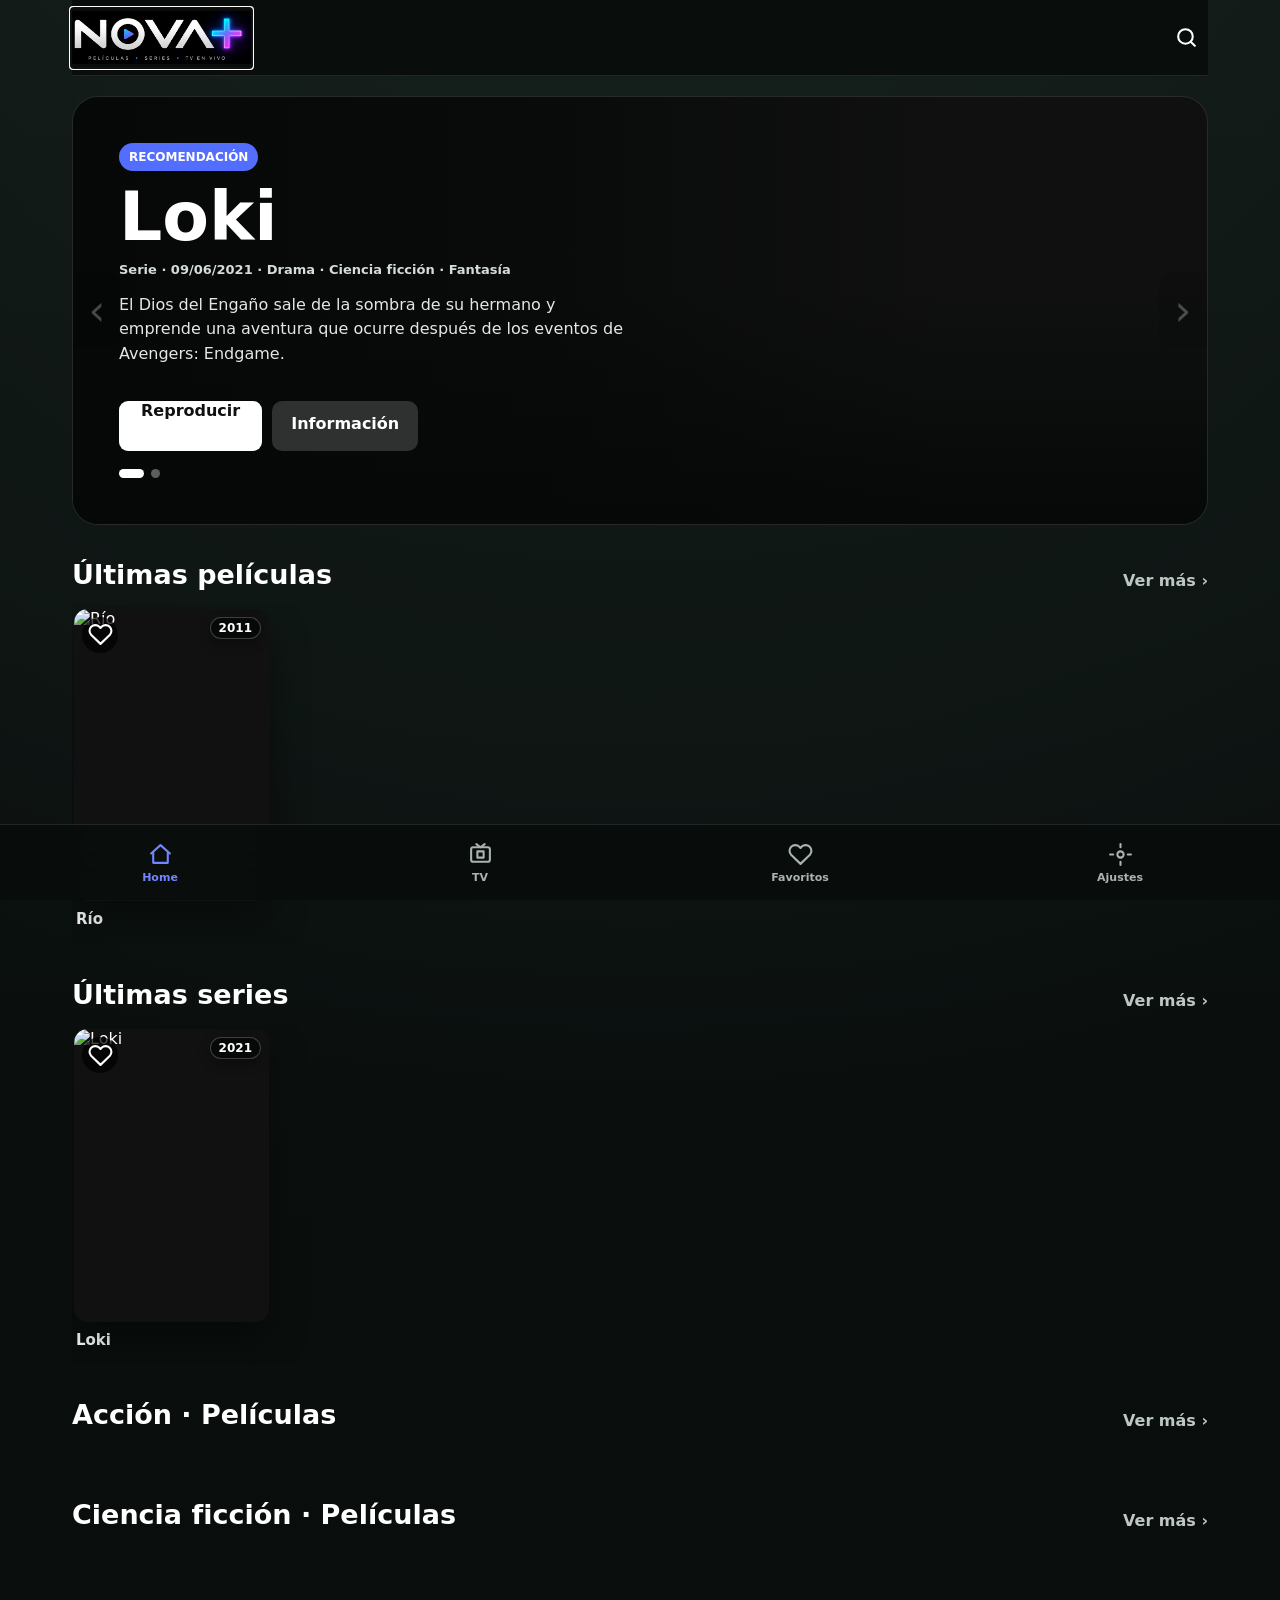
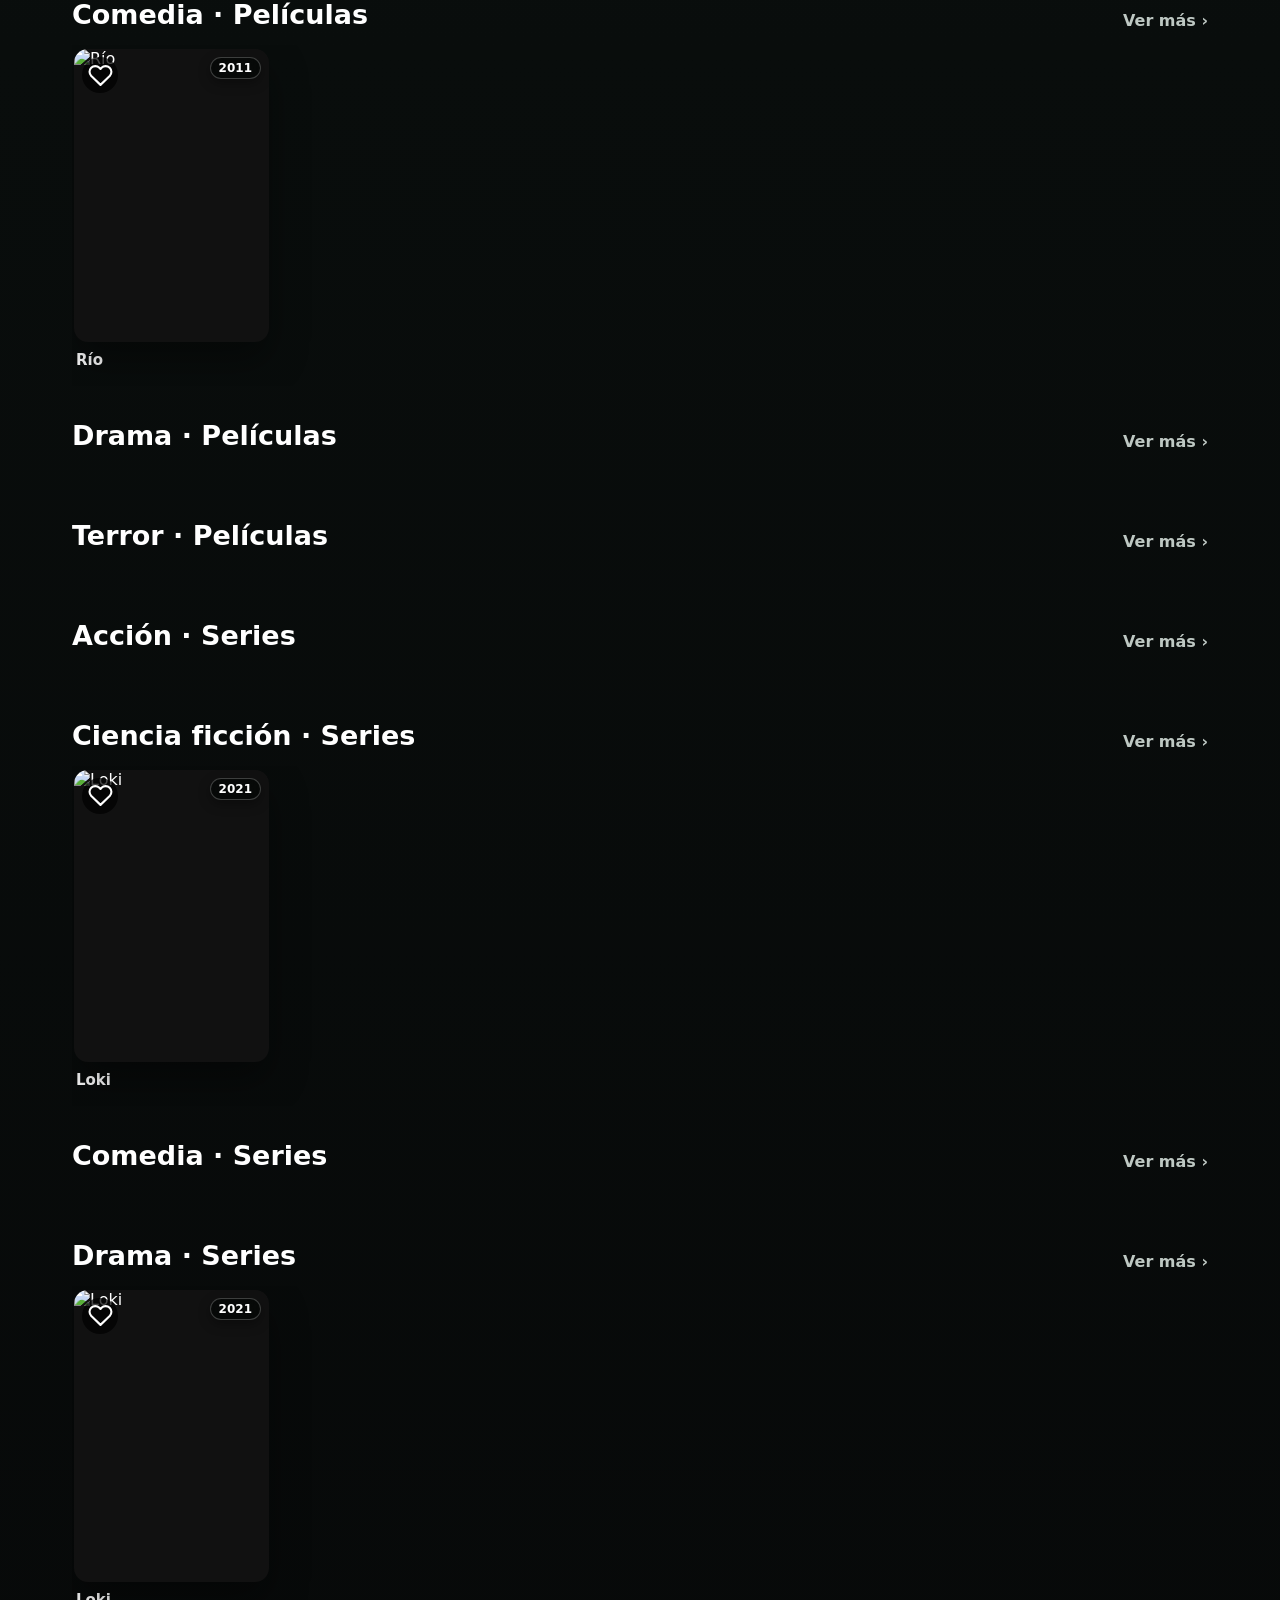
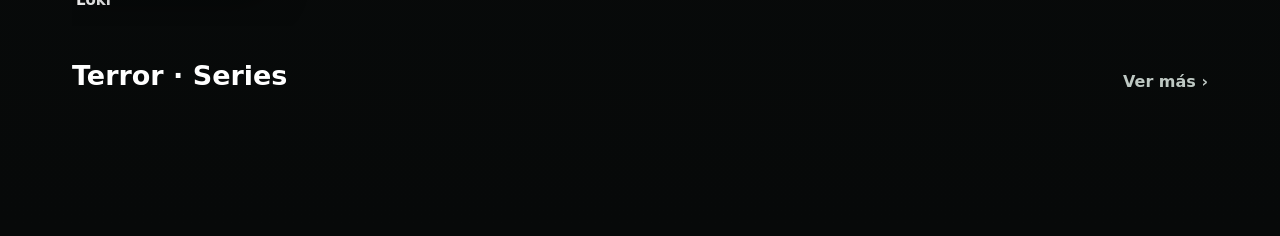
==== commit 460c0d87: "Add files via upload" ====
--- a/index.html
+++ b/index.html
@@ -1,2 +1,2 @@
 <!DOCTYPE html>
-<html lang="es"><head><meta charset="utf-8"/><meta content="width=device-width,initial-scale=1,viewport-fit=cover" name="viewport"/><meta content="#090d0c" name="theme-color"/><title>NOVA+</title><link href="assets/css/app.css?v=5.0" rel="stylesheet"/></head><body><div class="shell"><header class="topbar"><a aria-label="NOVA+" class="brand" href="index.html"><img alt="NOVA+" class="brand-logo" src="assets/images/nova-plus-logo-dark.png"/></a><span class="spacer"></span><a aria-label="Buscar" class="icon-btn" href="catalogo-de-peliculas.html#buscar"><svg viewbox="0 0 24 24"><circle cx="11" cy="11" r="7"></circle><path d="m20 20-4-4"></path></svg></a></header><section class="hero"><div class="hero-bg"></div><button aria-label="Anterior" class="hero-arrow prev" id="heroPrev">‹</button><button aria-label="Siguiente" class="hero-arrow next" id="heroNext">›</button><div class="hero-content"><span class="badge">Recomendación</span><h1 id="heroTitle"></h1><div class="hero-meta-line" id="heroMeta"></div><p id="heroDesc"></p><div class="hero-actions"><a class="action primary" id="heroPlay">Reproducir</a><a class="action secondary" id="heroInfo">Información</a></div><div class="hero-dots" id="heroDots"></div></div></section><section class="section"><div class="section-head"><h2>Últimas películas</h2><a class="more" href="catalogo-de-peliculas.html">Ver más ›</a></div><div class="rail" id="movieRail"></div></section><section class="section"><div class="section-head"><h2>Últimas series</h2><a class="more" href="catalogo-de-series.html">Ver más ›</a></div><div class="rail" id="seriesRail"></div></section><section class="section"><div class="section-head"><h2>Acción · Películas</h2><a class="more" href="catalogo-de-peliculas.html?categoria=accion">Ver más ›</a></div><div class="rail" id="movie-accion"></div></section><section class="section"><div class="section-head"><h2>Ciencia ficción · Películas</h2><a class="more" href="catalogo-de-peliculas.html?categoria=ciencia-ficcion">Ver más ›</a></div><div class="rail" id="movie-ciencia-ficcion"></div></section><section class="section"><div class="section-head"><h2>Comedia · Películas</h2><a class="more" href="catalogo-de-peliculas.html?categoria=comedia">Ver más ›</a></div><div class="rail" id="movie-comedia"></div></section><section class="section"><div class="section-head"><h2>Drama · Películas</h2><a class="more" href="catalogo-de-peliculas.html?categoria=drama">Ver más ›</a></div><div class="rail" id="movie-drama"></div></section><section class="section"><div class="section-head"><h2>Terror · Películas</h2><a class="more" href="catalogo-de-peliculas.html?categoria=terror">Ver más ›</a></div><div class="rail" id="movie-terror"></div></section><section class="section"><div class="section-head"><h2>Acción · Series</h2><a class="more" href="catalogo-de-series.html?categoria=accion">Ver más ›</a></div><div class="rail" id="series-accion"></div></section><section class="section"><div class="section-head"><h2>Ciencia ficción · Series</h2><a class="more" href="catalogo-de-series.html?categoria=ciencia-ficcion">Ver más ›</a></div><div class="rail" id="series-ciencia-ficcion"></div></section><section class="section"><div class="section-head"><h2>Comedia · Series</h2><a class="more" href="catalogo-de-series.html?categoria=comedia">Ver más ›</a></div><div class="rail" id="series-comedia"></div></section><section class="section"><div class="section-head"><h2>Drama · Series</h2><a class="more" href="catalogo-de-series.html?categoria=drama">Ver más ›</a></div><div class="rail" id="series-drama"></div></section><section class="section"><div class="section-head"><h2>Terror · Series</h2><a class="more" href="catalogo-de-series.html?categoria=terror">Ver más ›</a></div><div class="rail" id="series-terror"></div></section></div><nav class="bottom-nav"><a class="active" href="index.html"><svg viewbox="0 0 24 24"><path d="m3 11 9-8 9 8"></path><path d="M5 10v10h14V10"></path></svg><span>Home</span></a><a aria-label="TV en Vivo" href="tv/"><svg viewbox="0 0 24 24"><rect height="14" rx="2" width="18" x="3" y="5"></rect><path d="m8 2 4 3 4-3"></path><path d="M9 9h6v6H9z"></path></svg><span>TV</span></a><a href="favoritos.html"><svg viewbox="0 0 24 24"><path d="M20.8 4.6a5.5 5.5 0 0 0-7.8 0L12 5.7l-1.1-1.1a5.5 5.5 0 0 0-7.8 7.8l1.1 1.1L12 21l7.8-7.5 1.1-1.1a5.5 5.5 0 0 0-.1-7.8Z"></path></svg><span>Favoritos</span></a><button data-settings=""><svg viewbox="0 0 24 24"><circle cx="12" cy="12" r="3"></circle><path d="M12 2v3M12 19v3M2 12h3M19 12h3"></path></svg><span>Ajustes</span></button></nav><script src="assets/js/config.js?v=3.6"></script><script src="assets/js/content-data.js?v=3.6"></script><script src="assets/js/app.js?v=5.0"></script><script src="assets/js/spatial-navigation.js?v=5.0"></script></body></html>+<html lang="es"><head><meta charset="utf-8"/><meta content="width=device-width,initial-scale=1,viewport-fit=cover" name="viewport"/><meta content="#090d0c" name="theme-color"/><title>NOVA+</title><link href="assets/css/app.css?v=5.1" rel="stylesheet"/></head><body><div class="shell"><header class="topbar"><a aria-label="NOVA+" class="brand" href="index.html"><img alt="NOVA+" class="brand-logo" src="assets/images/nova-plus-logo-dark.png"/></a><span class="spacer"></span><a aria-label="Buscar" class="icon-btn" href="catalogo-de-peliculas.html#buscar"><svg viewbox="0 0 24 24"><circle cx="11" cy="11" r="7"></circle><path d="m20 20-4-4"></path></svg></a></header><section class="hero"><div class="hero-bg"></div><button aria-label="Anterior" class="hero-arrow prev" id="heroPrev">‹</button><button aria-label="Siguiente" class="hero-arrow next" id="heroNext">›</button><div class="hero-content"><span class="badge">Recomendación</span><h1 id="heroTitle"></h1><div class="hero-meta-line" id="heroMeta"></div><p id="heroDesc"></p><div class="hero-actions"><a class="action primary" id="heroPlay">Reproducir</a><a class="action secondary" id="heroInfo">Información</a></div><div class="hero-dots" id="heroDots"></div></div></section><section class="section"><div class="section-head"><h2>Últimas películas</h2><a class="more" href="catalogo-de-peliculas.html">Ver más ›</a></div><div class="rail" id="movieRail"></div></section><section class="section"><div class="section-head"><h2>Últimas series</h2><a class="more" href="catalogo-de-series.html">Ver más ›</a></div><div class="rail" id="seriesRail"></div></section><section class="section"><div class="section-head"><h2>Acción · Películas</h2><a class="more" href="catalogo-de-peliculas.html?categoria=accion">Ver más ›</a></div><div class="rail" id="movie-accion"></div></section><section class="section"><div class="section-head"><h2>Ciencia ficción · Películas</h2><a class="more" href="catalogo-de-peliculas.html?categoria=ciencia-ficcion">Ver más ›</a></div><div class="rail" id="movie-ciencia-ficcion"></div></section><section class="section"><div class="section-head"><h2>Comedia · Películas</h2><a class="more" href="catalogo-de-peliculas.html?categoria=comedia">Ver más ›</a></div><div class="rail" id="movie-comedia"></div></section><section class="section"><div class="section-head"><h2>Drama · Películas</h2><a class="more" href="catalogo-de-peliculas.html?categoria=drama">Ver más ›</a></div><div class="rail" id="movie-drama"></div></section><section class="section"><div class="section-head"><h2>Terror · Películas</h2><a class="more" href="catalogo-de-peliculas.html?categoria=terror">Ver más ›</a></div><div class="rail" id="movie-terror"></div></section><section class="section"><div class="section-head"><h2>Acción · Series</h2><a class="more" href="catalogo-de-series.html?categoria=accion">Ver más ›</a></div><div class="rail" id="series-accion"></div></section><section class="section"><div class="section-head"><h2>Ciencia ficción · Series</h2><a class="more" href="catalogo-de-series.html?categoria=ciencia-ficcion">Ver más ›</a></div><div class="rail" id="series-ciencia-ficcion"></div></section><section class="section"><div class="section-head"><h2>Comedia · Series</h2><a class="more" href="catalogo-de-series.html?categoria=comedia">Ver más ›</a></div><div class="rail" id="series-comedia"></div></section><section class="section"><div class="section-head"><h2>Drama · Series</h2><a class="more" href="catalogo-de-series.html?categoria=drama">Ver más ›</a></div><div class="rail" id="series-drama"></div></section><section class="section"><div class="section-head"><h2>Terror · Series</h2><a class="more" href="catalogo-de-series.html?categoria=terror">Ver más ›</a></div><div class="rail" id="series-terror"></div></section></div><nav class="bottom-nav"><a class="active" href="index.html"><svg viewbox="0 0 24 24"><path d="m3 11 9-8 9 8"></path><path d="M5 10v10h14V10"></path></svg><span>Home</span></a><a aria-label="TV en Vivo" href="tv/"><svg viewbox="0 0 24 24"><rect height="14" rx="2" width="18" x="3" y="5"></rect><path d="m8 2 4 3 4-3"></path><path d="M9 9h6v6H9z"></path></svg><span>TV</span></a><a href="favoritos.html"><svg viewbox="0 0 24 24"><path d="M20.8 4.6a5.5 5.5 0 0 0-7.8 0L12 5.7l-1.1-1.1a5.5 5.5 0 0 0-7.8 7.8l1.1 1.1L12 21l7.8-7.5 1.1-1.1a5.5 5.5 0 0 0-.1-7.8Z"></path></svg><span>Favoritos</span></a><button data-settings=""><svg viewbox="0 0 24 24"><circle cx="12" cy="12" r="3"></circle><path d="M12 2v3M12 19v3M2 12h3M19 12h3"></path></svg><span>Ajustes</span></button></nav><script src="assets/js/config.js?v=3.6"></script><script src="assets/js/content-data.js?v=3.6"></script><script src="assets/js/device-mode.js?v=5.1"></script><script src="assets/js/app.js?v=5.1"></script><script src="assets/js/spatial-navigation.js?v=5.1"></script></body></html>
--- a/assets/css/app.css
+++ b/assets/css/app.css
@@ -64,3 +64,13 @@
 [data-device-class="tv"] .bottom-nav,[data-navigation-mode="tv"] .bottom-nav{min-height:76px}
 [data-device-class="tv"] .bottom-nav a,[data-device-class="tv"] .bottom-nav button,[data-navigation-mode="tv"] .bottom-nav a,[data-navigation-mode="tv"] .bottom-nav button{min-height:64px}
 @media(min-width:1000px){[data-device-class="tv"] .rail .card,[data-navigation-mode="tv"] .rail .card{flex-basis:205px}.catalog-grid{grid-template-columns:repeat(auto-fill,minmax(185px,1fr))}}
+
+
+/* NOVA+ 5.1: selector móvil / Smart TV */
+.device-mode-panel{margin:6px 0 18px;padding:16px;border:1px solid var(--line);border-radius:16px;background:#101613}.device-mode-panel h3{margin:0 0 5px}.device-mode-panel p{margin:0 0 13px;color:var(--muted)}.device-mode-options{display:grid;grid-template-columns:1fr 1fr;gap:10px}.device-mode-options button{display:flex;flex-direction:column;gap:5px;padding:14px;border:1px solid var(--line);border-radius:13px;background:#202825;color:#fff;text-align:left;cursor:pointer}.device-mode-options button.active{border-color:#7186ff;box-shadow:0 0 0 2px rgba(113,134,255,.22)}.device-mode-options small{color:#b8c1bd;line-height:1.35}
+.nova-scroll-shell{position:relative;min-width:0}.nova-scroll-button{display:none;position:absolute;z-index:12;top:4px;bottom:16px;width:52px;border:0;color:#fff;background:linear-gradient(90deg,rgba(5,8,7,.96),rgba(5,8,7,.64));font-size:42px;font-weight:600;cursor:pointer}.nova-scroll-button.nova-prev{left:0;border-radius:12px 0 0 12px}.nova-scroll-button.nova-next{right:0;transform:rotate(180deg);border-radius:0 12px 12px 0}.nova-catalog-controls{display:none;position:fixed;z-index:80;right:max(18px,env(safe-area-inset-right));top:50%;transform:translateY(-50%);gap:10px;flex-direction:column}.nova-page-button{width:58px;height:58px;border:1px solid rgba(255,255,255,.22);border-radius:50%;background:rgba(8,12,11,.92);color:#fff;font-size:27px;box-shadow:0 10px 28px rgba(0,0,0,.45)}
+html[data-device-mode="tv"] .nova-scroll-button,html[data-device-mode="tv"] .nova-catalog-controls{display:flex;align-items:center;justify-content:center}html[data-device-mode="tv"] .nova-scroll-shell>.rail,html[data-device-mode="tv"] .nova-scroll-shell>.recommend-rail,html[data-device-mode="tv"] .nova-scroll-shell>.cast-grid,html[data-device-mode="tv"] .nova-scroll-shell>.episode-rail{padding-left:58px!important;padding-right:58px!important}html[data-device-mode="mobile"] .nova-scroll-button,html[data-device-mode="mobile"] .nova-catalog-controls{display:none!important}
+html[data-device-mode="mobile"] .rail,html[data-device-mode="mobile"] .recommend-rail,html[data-device-mode="mobile"] .cast-grid,html[data-device-mode="mobile"] .episode-rail{-webkit-overflow-scrolling:touch;scrollbar-width:none!important}html[data-device-mode="mobile"] .rail::-webkit-scrollbar,html[data-device-mode="mobile"] .recommend-rail::-webkit-scrollbar,html[data-device-mode="mobile"] .cast-grid::-webkit-scrollbar,html[data-device-mode="mobile"] .episode-rail::-webkit-scrollbar{display:none!important}
+/* Todas las portadas mantienen exactamente el mismo tamaño */
+.rail .card,.recommend-card{flex:0 0 clamp(150px,18vw,195px)!important;width:clamp(150px,18vw,195px)!important;max-width:195px!important;align-self:flex-start}.card-link,.recommend-card>a{display:block;width:100%;min-width:0}.card .poster,.recommend-card .poster{width:100%!important;aspect-ratio:2/3!important}.card .poster img,.recommend-card .poster img{width:100%!important;height:100%!important;object-fit:cover!important}.card h3,.recommend-card h3{white-space:nowrap!important;display:block!important;min-height:0!important;overflow:hidden!important;text-overflow:ellipsis!important}
+@media(max-width:650px){.device-mode-options{grid-template-columns:1fr}.rail .card,.recommend-card{flex-basis:140px!important;width:140px!important}.nova-scroll-button{width:44px}.nova-page-button{width:50px;height:50px}}
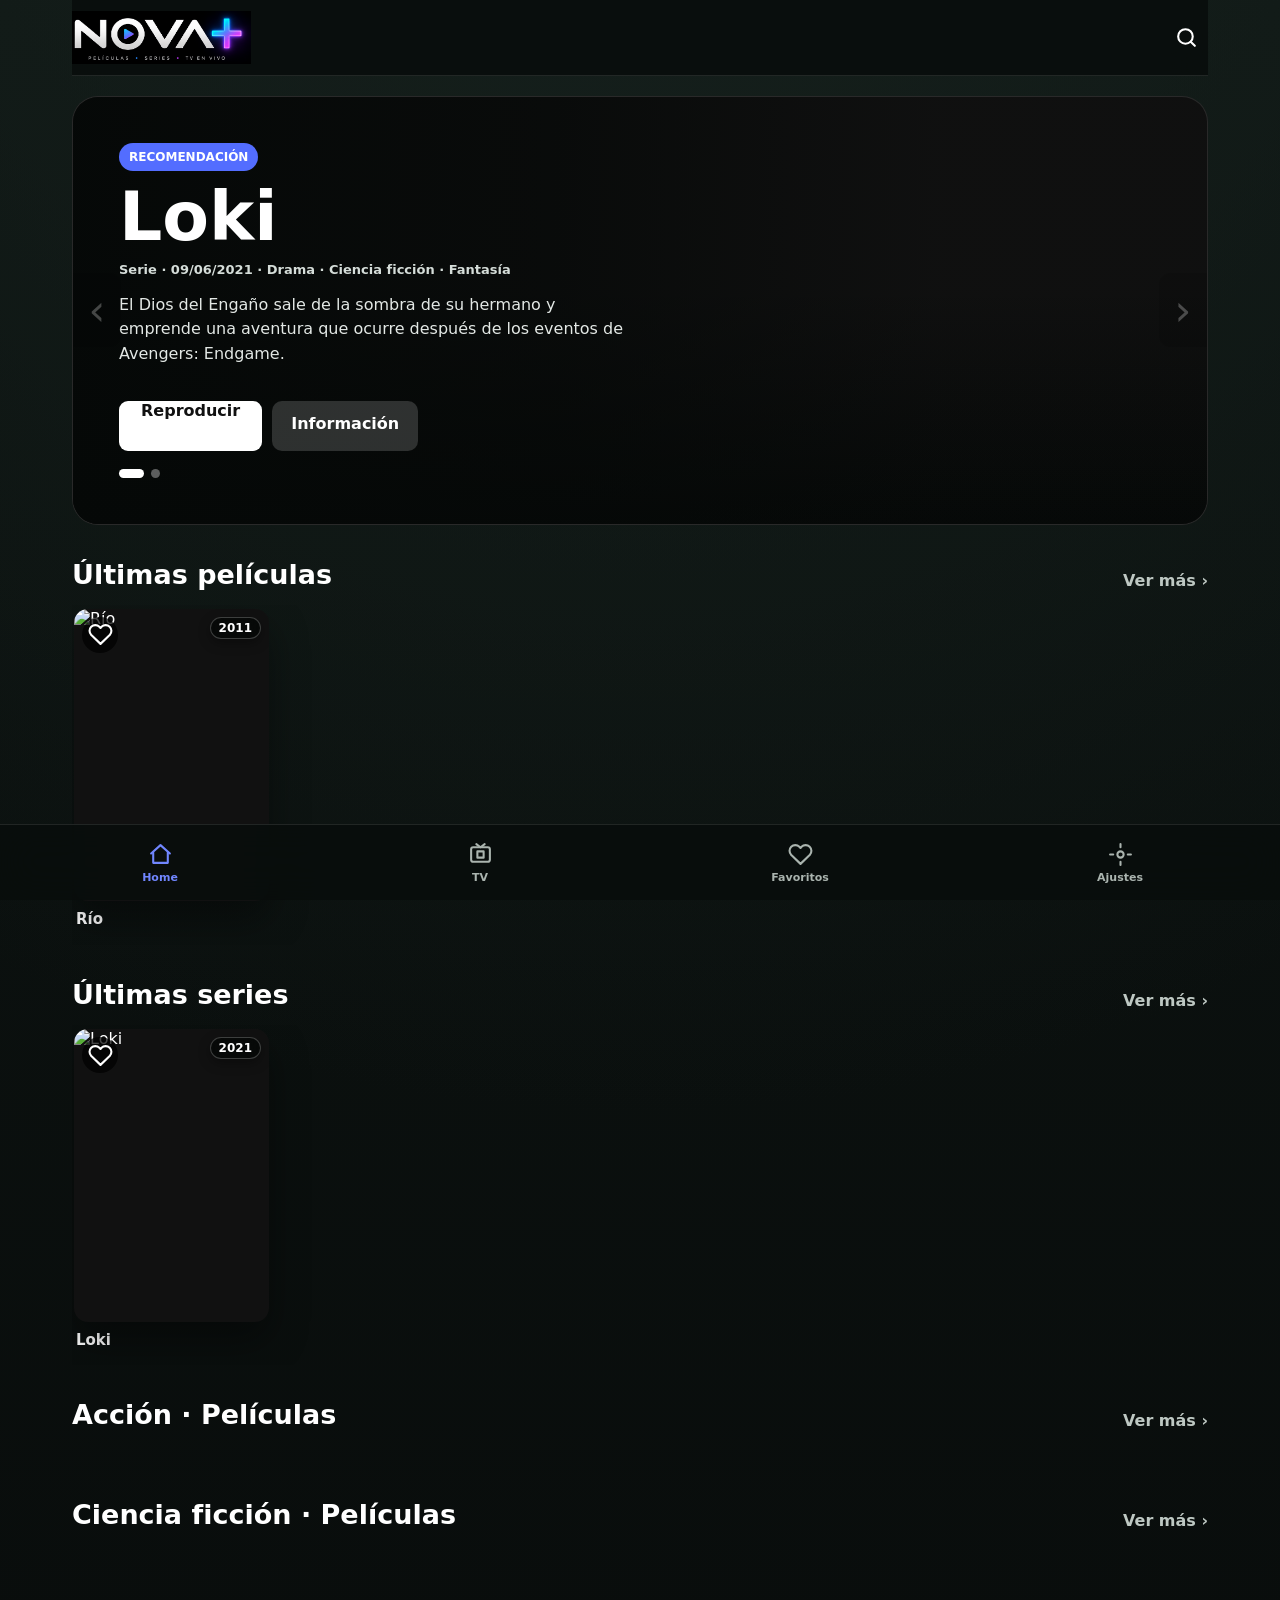
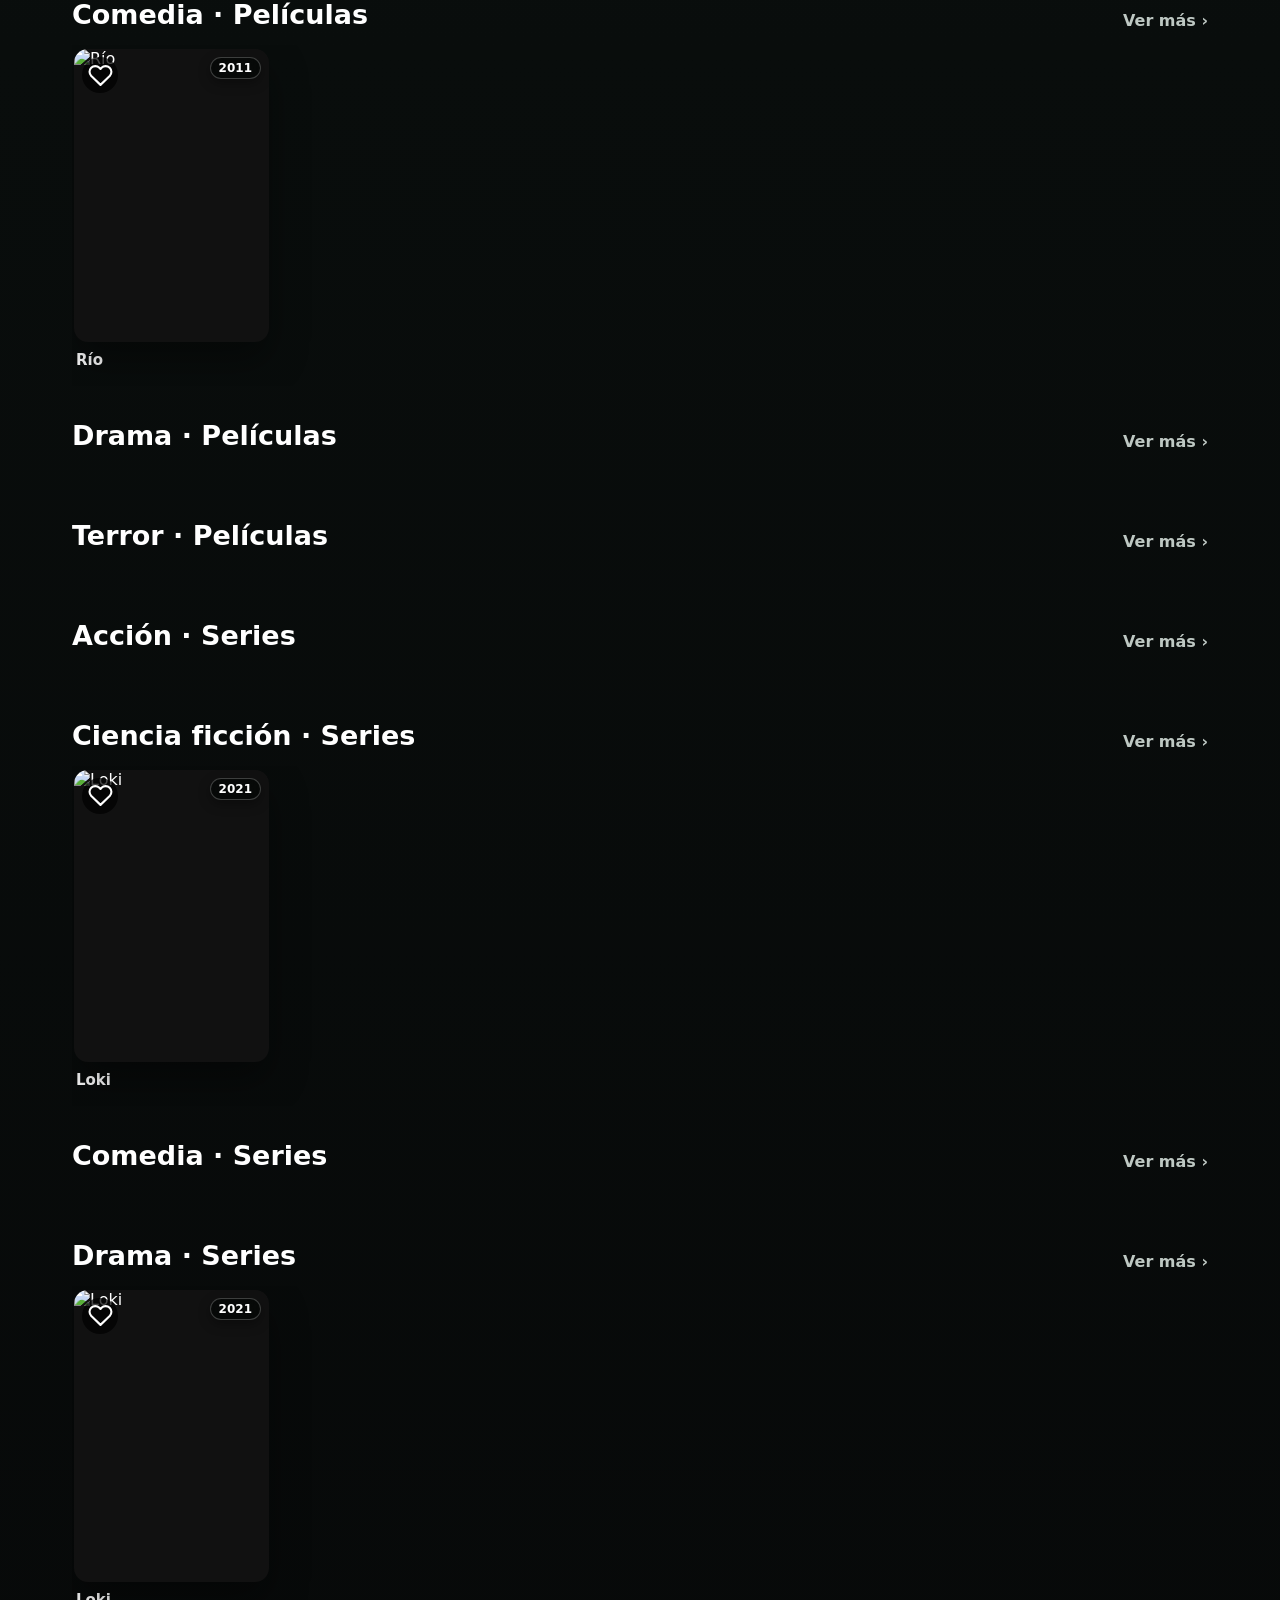
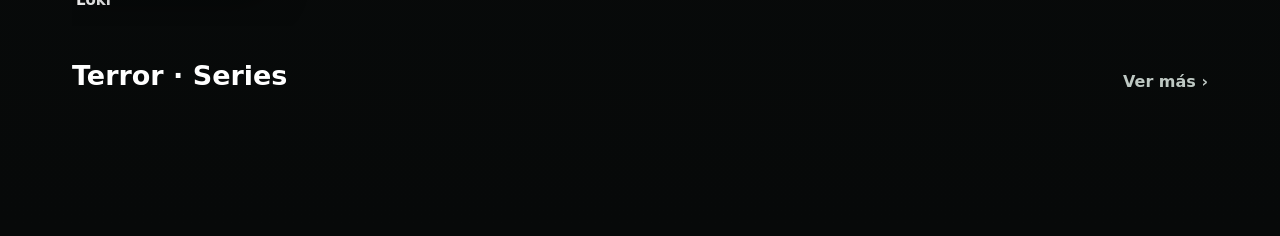
==== commit 504d1912: "Add files via upload" ====
--- a/index.html
+++ b/index.html
@@ -1,2 +1,2 @@
 <!DOCTYPE html>
-<html lang="es"><head><meta charset="utf-8"/><meta content="width=device-width,initial-scale=1,viewport-fit=cover" name="viewport"/><meta content="#090d0c" name="theme-color"/><title>NOVA+</title><link href="assets/css/app.css?v=5.1" rel="stylesheet"/></head><body><div class="shell"><header class="topbar"><a aria-label="NOVA+" class="brand" href="index.html"><img alt="NOVA+" class="brand-logo" src="assets/images/nova-plus-logo-dark.png"/></a><span class="spacer"></span><a aria-label="Buscar" class="icon-btn" href="catalogo-de-peliculas.html#buscar"><svg viewbox="0 0 24 24"><circle cx="11" cy="11" r="7"></circle><path d="m20 20-4-4"></path></svg></a></header><section class="hero"><div class="hero-bg"></div><button aria-label="Anterior" class="hero-arrow prev" id="heroPrev">‹</button><button aria-label="Siguiente" class="hero-arrow next" id="heroNext">›</button><div class="hero-content"><span class="badge">Recomendación</span><h1 id="heroTitle"></h1><div class="hero-meta-line" id="heroMeta"></div><p id="heroDesc"></p><div class="hero-actions"><a class="action primary" id="heroPlay">Reproducir</a><a class="action secondary" id="heroInfo">Información</a></div><div class="hero-dots" id="heroDots"></div></div></section><section class="section"><div class="section-head"><h2>Últimas películas</h2><a class="more" href="catalogo-de-peliculas.html">Ver más ›</a></div><div class="rail" id="movieRail"></div></section><section class="section"><div class="section-head"><h2>Últimas series</h2><a class="more" href="catalogo-de-series.html">Ver más ›</a></div><div class="rail" id="seriesRail"></div></section><section class="section"><div class="section-head"><h2>Acción · Películas</h2><a class="more" href="catalogo-de-peliculas.html?categoria=accion">Ver más ›</a></div><div class="rail" id="movie-accion"></div></section><section class="section"><div class="section-head"><h2>Ciencia ficción · Películas</h2><a class="more" href="catalogo-de-peliculas.html?categoria=ciencia-ficcion">Ver más ›</a></div><div class="rail" id="movie-ciencia-ficcion"></div></section><section class="section"><div class="section-head"><h2>Comedia · Películas</h2><a class="more" href="catalogo-de-peliculas.html?categoria=comedia">Ver más ›</a></div><div class="rail" id="movie-comedia"></div></section><section class="section"><div class="section-head"><h2>Drama · Películas</h2><a class="more" href="catalogo-de-peliculas.html?categoria=drama">Ver más ›</a></div><div class="rail" id="movie-drama"></div></section><section class="section"><div class="section-head"><h2>Terror · Películas</h2><a class="more" href="catalogo-de-peliculas.html?categoria=terror">Ver más ›</a></div><div class="rail" id="movie-terror"></div></section><section class="section"><div class="section-head"><h2>Acción · Series</h2><a class="more" href="catalogo-de-series.html?categoria=accion">Ver más ›</a></div><div class="rail" id="series-accion"></div></section><section class="section"><div class="section-head"><h2>Ciencia ficción · Series</h2><a class="more" href="catalogo-de-series.html?categoria=ciencia-ficcion">Ver más ›</a></div><div class="rail" id="series-ciencia-ficcion"></div></section><section class="section"><div class="section-head"><h2>Comedia · Series</h2><a class="more" href="catalogo-de-series.html?categoria=comedia">Ver más ›</a></div><div class="rail" id="series-comedia"></div></section><section class="section"><div class="section-head"><h2>Drama · Series</h2><a class="more" href="catalogo-de-series.html?categoria=drama">Ver más ›</a></div><div class="rail" id="series-drama"></div></section><section class="section"><div class="section-head"><h2>Terror · Series</h2><a class="more" href="catalogo-de-series.html?categoria=terror">Ver más ›</a></div><div class="rail" id="series-terror"></div></section></div><nav class="bottom-nav"><a class="active" href="index.html"><svg viewbox="0 0 24 24"><path d="m3 11 9-8 9 8"></path><path d="M5 10v10h14V10"></path></svg><span>Home</span></a><a aria-label="TV en Vivo" href="tv/"><svg viewbox="0 0 24 24"><rect height="14" rx="2" width="18" x="3" y="5"></rect><path d="m8 2 4 3 4-3"></path><path d="M9 9h6v6H9z"></path></svg><span>TV</span></a><a href="favoritos.html"><svg viewbox="0 0 24 24"><path d="M20.8 4.6a5.5 5.5 0 0 0-7.8 0L12 5.7l-1.1-1.1a5.5 5.5 0 0 0-7.8 7.8l1.1 1.1L12 21l7.8-7.5 1.1-1.1a5.5 5.5 0 0 0-.1-7.8Z"></path></svg><span>Favoritos</span></a><button data-settings=""><svg viewbox="0 0 24 24"><circle cx="12" cy="12" r="3"></circle><path d="M12 2v3M12 19v3M2 12h3M19 12h3"></path></svg><span>Ajustes</span></button></nav><script src="assets/js/config.js?v=3.6"></script><script src="assets/js/content-data.js?v=3.6"></script><script src="assets/js/device-mode.js?v=5.1"></script><script src="assets/js/app.js?v=5.1"></script><script src="assets/js/spatial-navigation.js?v=5.1"></script></body></html>+<html lang="es"><head><meta charset="utf-8"/><meta content="width=device-width,initial-scale=1,viewport-fit=cover" name="viewport"/><meta content="#090d0c" name="theme-color"/><title>NOVA+</title><link href="assets/css/app.css?v=5.2" rel="stylesheet"/></head><body><div class="shell"><header class="topbar"><a aria-label="NOVA+" class="brand" href="index.html"><img alt="NOVA+" class="brand-logo" src="assets/images/nova-plus-logo-dark.png"/></a><span class="spacer"></span><a aria-label="Buscar" class="icon-btn" href="catalogo-de-peliculas.html#buscar"><svg viewbox="0 0 24 24"><circle cx="11" cy="11" r="7"></circle><path d="m20 20-4-4"></path></svg></a></header><section class="hero"><div class="hero-bg"></div><button aria-label="Anterior" class="hero-arrow prev" id="heroPrev">‹</button><button aria-label="Siguiente" class="hero-arrow next" id="heroNext">›</button><div class="hero-content"><span class="badge">Recomendación</span><h1 id="heroTitle"></h1><div class="hero-meta-line" id="heroMeta"></div><p id="heroDesc"></p><div class="hero-actions"><a class="action primary" id="heroPlay">Reproducir</a><a class="action secondary" id="heroInfo">Información</a></div><div class="hero-dots" id="heroDots"></div></div></section><section class="section"><div class="section-head"><h2>Últimas películas</h2><a class="more" href="catalogo-de-peliculas.html">Ver más ›</a></div><div class="rail" id="movieRail"></div></section><section class="section"><div class="section-head"><h2>Últimas series</h2><a class="more" href="catalogo-de-series.html">Ver más ›</a></div><div class="rail" id="seriesRail"></div></section><section class="section"><div class="section-head"><h2>Acción · Películas</h2><a class="more" href="catalogo-de-peliculas.html?categoria=accion">Ver más ›</a></div><div class="rail" id="movie-accion"></div></section><section class="section"><div class="section-head"><h2>Ciencia ficción · Películas</h2><a class="more" href="catalogo-de-peliculas.html?categoria=ciencia-ficcion">Ver más ›</a></div><div class="rail" id="movie-ciencia-ficcion"></div></section><section class="section"><div class="section-head"><h2>Comedia · Películas</h2><a class="more" href="catalogo-de-peliculas.html?categoria=comedia">Ver más ›</a></div><div class="rail" id="movie-comedia"></div></section><section class="section"><div class="section-head"><h2>Drama · Películas</h2><a class="more" href="catalogo-de-peliculas.html?categoria=drama">Ver más ›</a></div><div class="rail" id="movie-drama"></div></section><section class="section"><div class="section-head"><h2>Terror · Películas</h2><a class="more" href="catalogo-de-peliculas.html?categoria=terror">Ver más ›</a></div><div class="rail" id="movie-terror"></div></section><section class="section"><div class="section-head"><h2>Acción · Series</h2><a class="more" href="catalogo-de-series.html?categoria=accion">Ver más ›</a></div><div class="rail" id="series-accion"></div></section><section class="section"><div class="section-head"><h2>Ciencia ficción · Series</h2><a class="more" href="catalogo-de-series.html?categoria=ciencia-ficcion">Ver más ›</a></div><div class="rail" id="series-ciencia-ficcion"></div></section><section class="section"><div class="section-head"><h2>Comedia · Series</h2><a class="more" href="catalogo-de-series.html?categoria=comedia">Ver más ›</a></div><div class="rail" id="series-comedia"></div></section><section class="section"><div class="section-head"><h2>Drama · Series</h2><a class="more" href="catalogo-de-series.html?categoria=drama">Ver más ›</a></div><div class="rail" id="series-drama"></div></section><section class="section"><div class="section-head"><h2>Terror · Series</h2><a class="more" href="catalogo-de-series.html?categoria=terror">Ver más ›</a></div><div class="rail" id="series-terror"></div></section></div><nav class="bottom-nav"><a class="active" href="index.html"><svg viewbox="0 0 24 24"><path d="m3 11 9-8 9 8"></path><path d="M5 10v10h14V10"></path></svg><span>Home</span></a><a aria-label="TV en Vivo" href="tv/"><svg viewbox="0 0 24 24"><rect height="14" rx="2" width="18" x="3" y="5"></rect><path d="m8 2 4 3 4-3"></path><path d="M9 9h6v6H9z"></path></svg><span>TV</span></a><a href="favoritos.html"><svg viewbox="0 0 24 24"><path d="M20.8 4.6a5.5 5.5 0 0 0-7.8 0L12 5.7l-1.1-1.1a5.5 5.5 0 0 0-7.8 7.8l1.1 1.1L12 21l7.8-7.5 1.1-1.1a5.5 5.5 0 0 0-.1-7.8Z"></path></svg><span>Favoritos</span></a><button data-settings=""><svg viewbox="0 0 24 24"><circle cx="12" cy="12" r="3"></circle><path d="M12 2v3M12 19v3M2 12h3M19 12h3"></path></svg><span>Ajustes</span></button></nav><script src="assets/js/config.js?v=3.6"></script><script src="assets/js/content-data.js?v=3.6"></script><script src="assets/js/device-mode.js?v=5.2"></script><script src="assets/js/app.js?v=5.2"></script></body></html>
--- a/assets/css/app.css
+++ b/assets/css/app.css
@@ -56,10 +56,10 @@
 .card p,.recommend-card p,.recommend-reason{display:none!important}
 .card-favorite{left:8px!important;right:auto!important;top:8px!important}
 .catalog-grid .card{width:100%}
-.remote-navigation :focus-visible,[data-navigation-mode="tv"] :focus-visible{outline:4px solid #7b8cff!important;outline-offset:4px!important;box-shadow:0 0 0 7px rgba(92,113,255,.24),0 18px 45px rgba(0,0,0,.55)!important;transform:scale(1.055);z-index:20;transition:transform .14s ease,box-shadow .14s ease,outline-color .14s ease}
-.remote-navigation .card:has(:focus-visible),[data-navigation-mode="tv"] .card:has(:focus-visible){z-index:25}
-.remote-navigation .card-link:focus-visible,[data-navigation-mode="tv"] .card-link:focus-visible{border-radius:14px}
-.remote-navigation .tab-chip:focus-visible,.remote-navigation .channel-row:focus-visible,.remote-navigation .channel-item:focus-visible{transform:scale(1.025)}
+
+
+
+
 [data-device-class="tv"] body,[data-navigation-mode="tv"] body{font-size:17px}
 [data-device-class="tv"] .bottom-nav,[data-navigation-mode="tv"] .bottom-nav{min-height:76px}
 [data-device-class="tv"] .bottom-nav a,[data-device-class="tv"] .bottom-nav button,[data-navigation-mode="tv"] .bottom-nav a,[data-navigation-mode="tv"] .bottom-nav button{min-height:64px}
@@ -68,9 +68,15 @@
 
 /* NOVA+ 5.1: selector móvil / Smart TV */
 .device-mode-panel{margin:6px 0 18px;padding:16px;border:1px solid var(--line);border-radius:16px;background:#101613}.device-mode-panel h3{margin:0 0 5px}.device-mode-panel p{margin:0 0 13px;color:var(--muted)}.device-mode-options{display:grid;grid-template-columns:1fr 1fr;gap:10px}.device-mode-options button{display:flex;flex-direction:column;gap:5px;padding:14px;border:1px solid var(--line);border-radius:13px;background:#202825;color:#fff;text-align:left;cursor:pointer}.device-mode-options button.active{border-color:#7186ff;box-shadow:0 0 0 2px rgba(113,134,255,.22)}.device-mode-options small{color:#b8c1bd;line-height:1.35}
-.nova-scroll-shell{position:relative;min-width:0}.nova-scroll-button{display:none;position:absolute;z-index:12;top:4px;bottom:16px;width:52px;border:0;color:#fff;background:linear-gradient(90deg,rgba(5,8,7,.96),rgba(5,8,7,.64));font-size:42px;font-weight:600;cursor:pointer}.nova-scroll-button.nova-prev{left:0;border-radius:12px 0 0 12px}.nova-scroll-button.nova-next{right:0;transform:rotate(180deg);border-radius:0 12px 12px 0}.nova-catalog-controls{display:none;position:fixed;z-index:80;right:max(18px,env(safe-area-inset-right));top:50%;transform:translateY(-50%);gap:10px;flex-direction:column}.nova-page-button{width:58px;height:58px;border:1px solid rgba(255,255,255,.22);border-radius:50%;background:rgba(8,12,11,.92);color:#fff;font-size:27px;box-shadow:0 10px 28px rgba(0,0,0,.45)}
+.nova-scroll-shell{position:relative;min-width:0}.nova-scroll-button{display:none;position:absolute;z-index:12;top:4px;bottom:16px;width:52px;border:0;color:#fff;background:linear-gradient(90deg,rgba(5,8,7,.96),rgba(5,8,7,.64));font-size:42px;font-weight:600;cursor:pointer}.nova-scroll-button.nova-prev{left:0;border-radius:12px 0 0 12px}.nova-scroll-button.nova-next{right:0;transform:none;border-radius:0 12px 12px 0}.nova-catalog-controls{display:none;position:fixed;z-index:80;right:max(18px,env(safe-area-inset-right));top:50%;transform:translateY(-50%);gap:10px;flex-direction:column}.nova-page-button{width:58px;height:58px;border:1px solid rgba(255,255,255,.22);border-radius:50%;background:rgba(8,12,11,.92);color:#fff;font-size:27px;box-shadow:0 10px 28px rgba(0,0,0,.45)}
 html[data-device-mode="tv"] .nova-scroll-button,html[data-device-mode="tv"] .nova-catalog-controls{display:flex;align-items:center;justify-content:center}html[data-device-mode="tv"] .nova-scroll-shell>.rail,html[data-device-mode="tv"] .nova-scroll-shell>.recommend-rail,html[data-device-mode="tv"] .nova-scroll-shell>.cast-grid,html[data-device-mode="tv"] .nova-scroll-shell>.episode-rail{padding-left:58px!important;padding-right:58px!important}html[data-device-mode="mobile"] .nova-scroll-button,html[data-device-mode="mobile"] .nova-catalog-controls{display:none!important}
 html[data-device-mode="mobile"] .rail,html[data-device-mode="mobile"] .recommend-rail,html[data-device-mode="mobile"] .cast-grid,html[data-device-mode="mobile"] .episode-rail{-webkit-overflow-scrolling:touch;scrollbar-width:none!important}html[data-device-mode="mobile"] .rail::-webkit-scrollbar,html[data-device-mode="mobile"] .recommend-rail::-webkit-scrollbar,html[data-device-mode="mobile"] .cast-grid::-webkit-scrollbar,html[data-device-mode="mobile"] .episode-rail::-webkit-scrollbar{display:none!important}
 /* Todas las portadas mantienen exactamente el mismo tamaño */
 .rail .card,.recommend-card{flex:0 0 clamp(150px,18vw,195px)!important;width:clamp(150px,18vw,195px)!important;max-width:195px!important;align-self:flex-start}.card-link,.recommend-card>a{display:block;width:100%;min-width:0}.card .poster,.recommend-card .poster{width:100%!important;aspect-ratio:2/3!important}.card .poster img,.recommend-card .poster img{width:100%!important;height:100%!important;object-fit:cover!important}.card h3,.recommend-card h3{white-space:nowrap!important;display:block!important;min-height:0!important;overflow:hidden!important;text-overflow:ellipsis!important}
 @media(max-width:650px){.device-mode-options{grid-template-columns:1fr}.rail .card,.recommend-card{flex-basis:140px!important;width:140px!important}.nova-scroll-button{width:44px}.nova-page-button{width:50px;height:50px}}
+
+/* NOVA+ 5.2: controles separados y flechas correctas */
+.nova-scroll-button.nova-prev{transform:none!important}.nova-scroll-button.nova-next{transform:none!important}
+.nova-scroll-button.nova-prev::before{content:"\276E"}.nova-scroll-button.nova-next::before{content:"\276F"}
+.nova-scroll-button{font-size:0!important}.nova-scroll-button::before{font-size:42px;line-height:1}
+html[data-device-mode="mobile"] .nova-scroll-shell{padding-inline:0}
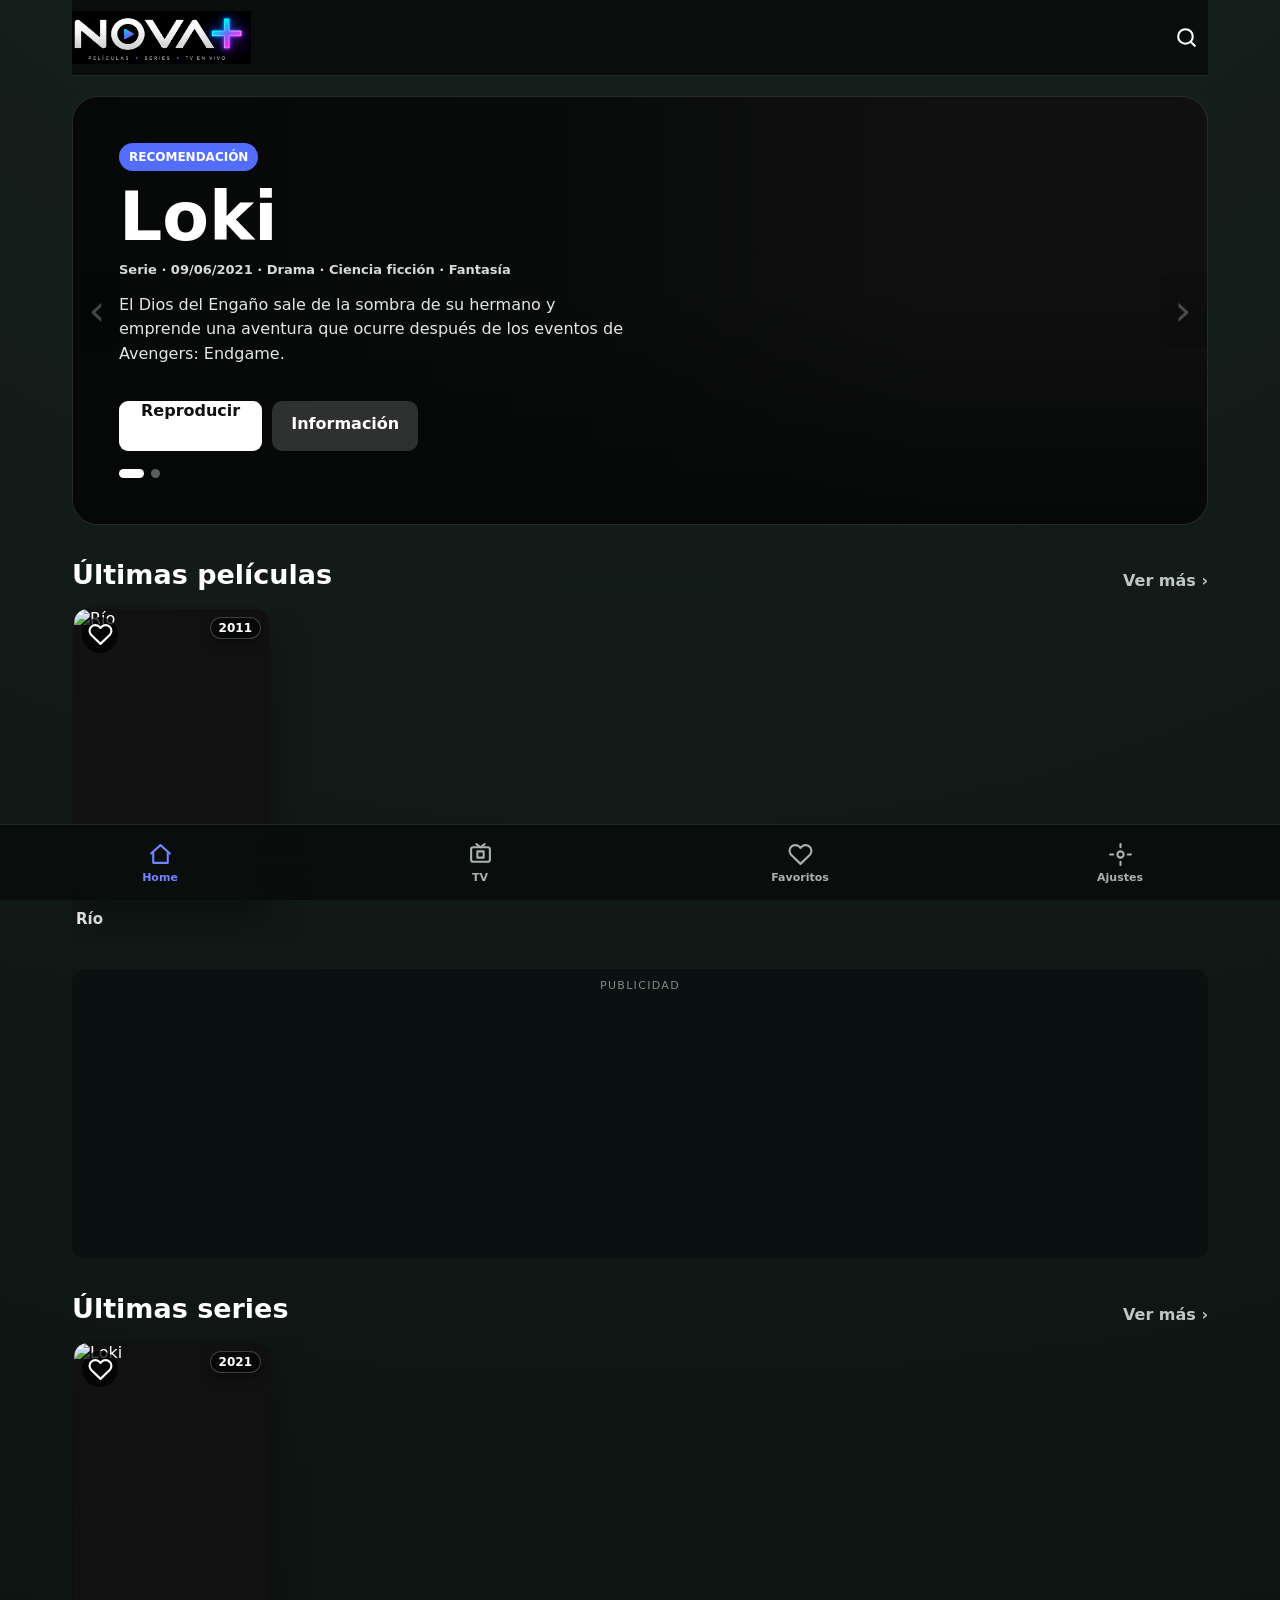
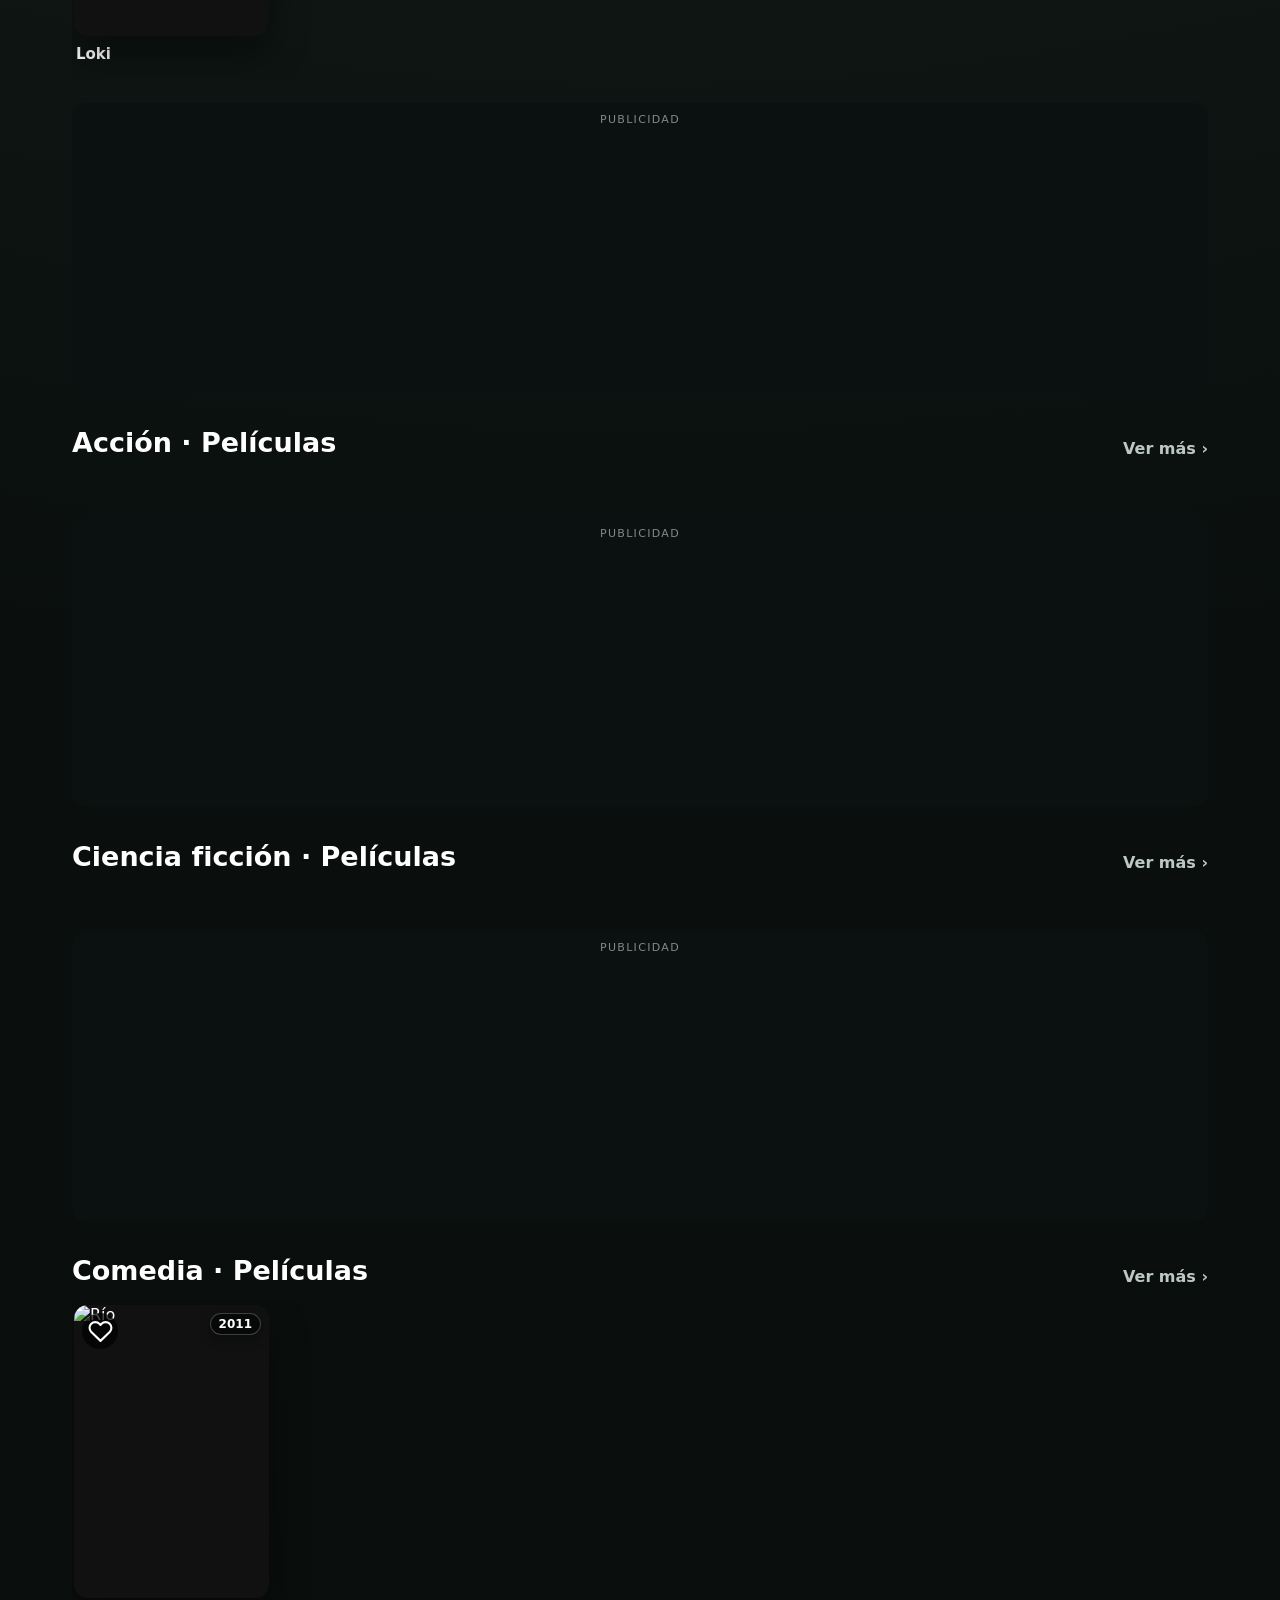
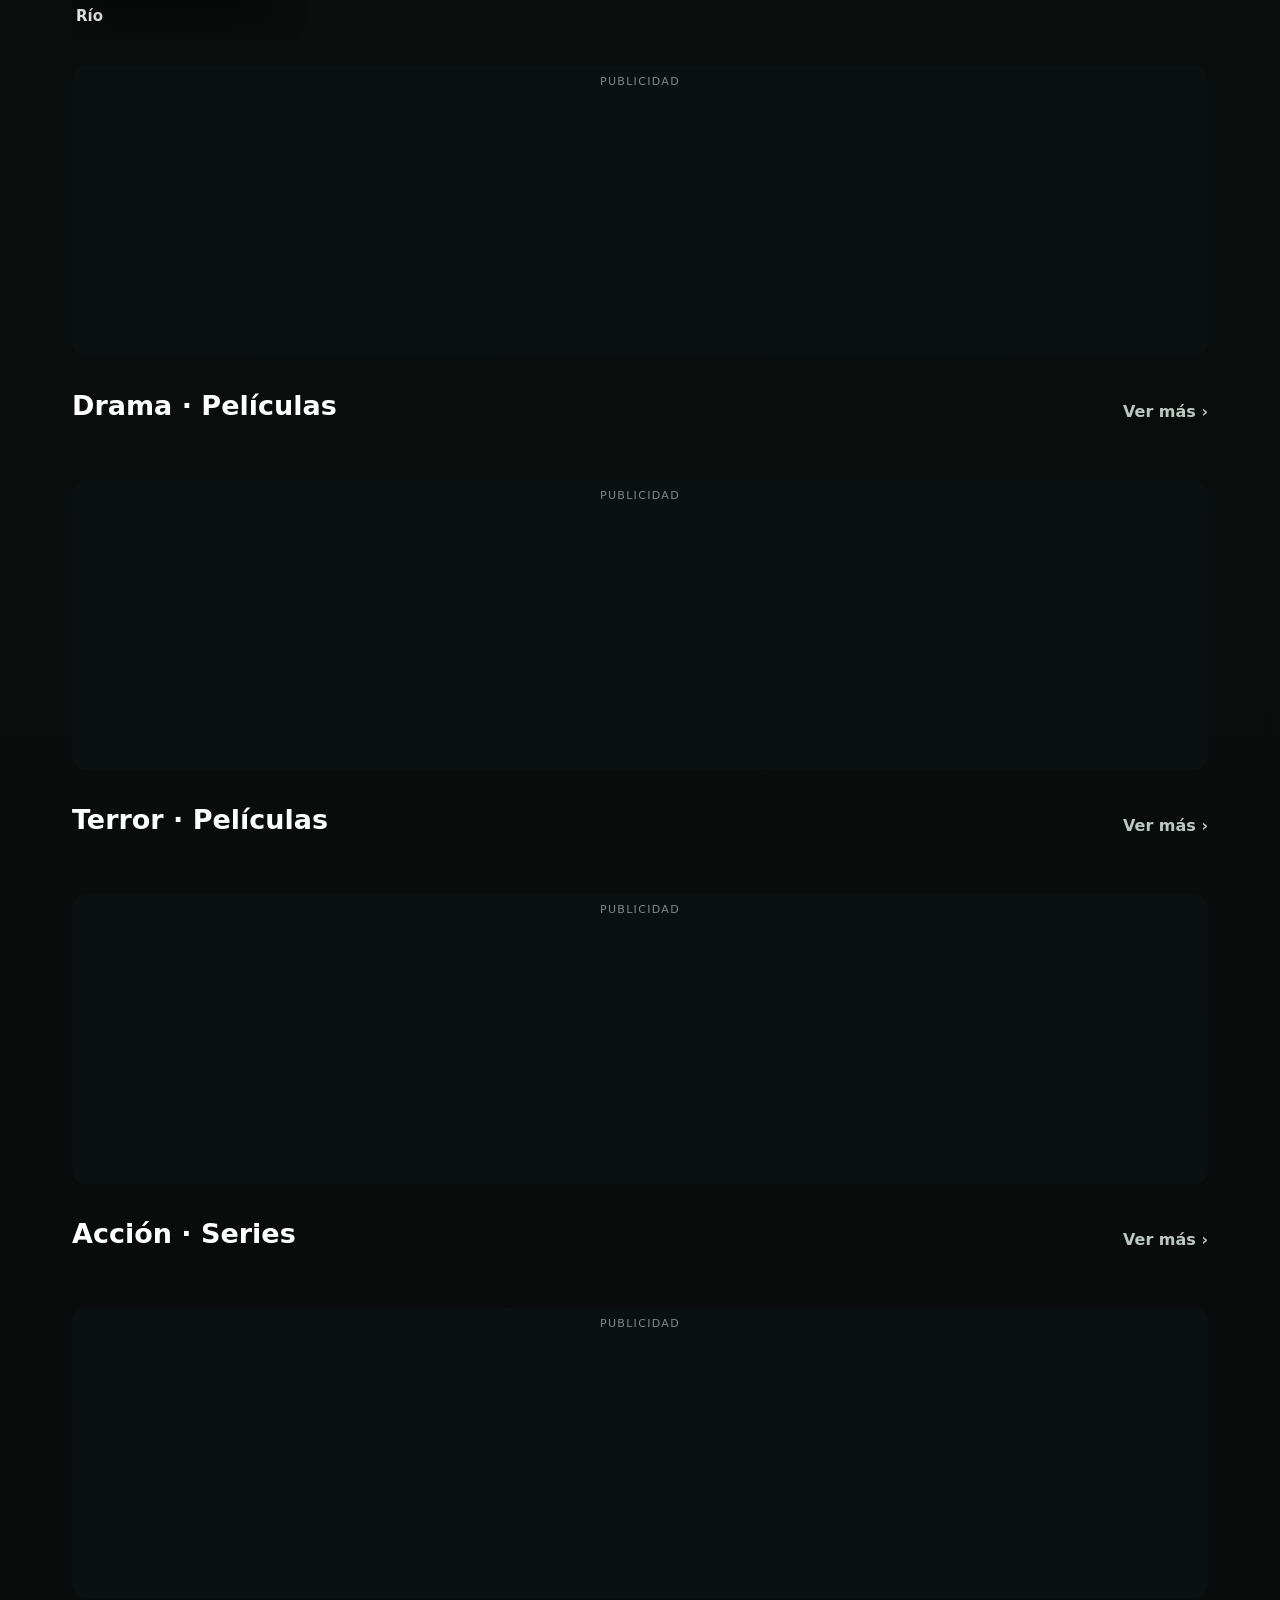
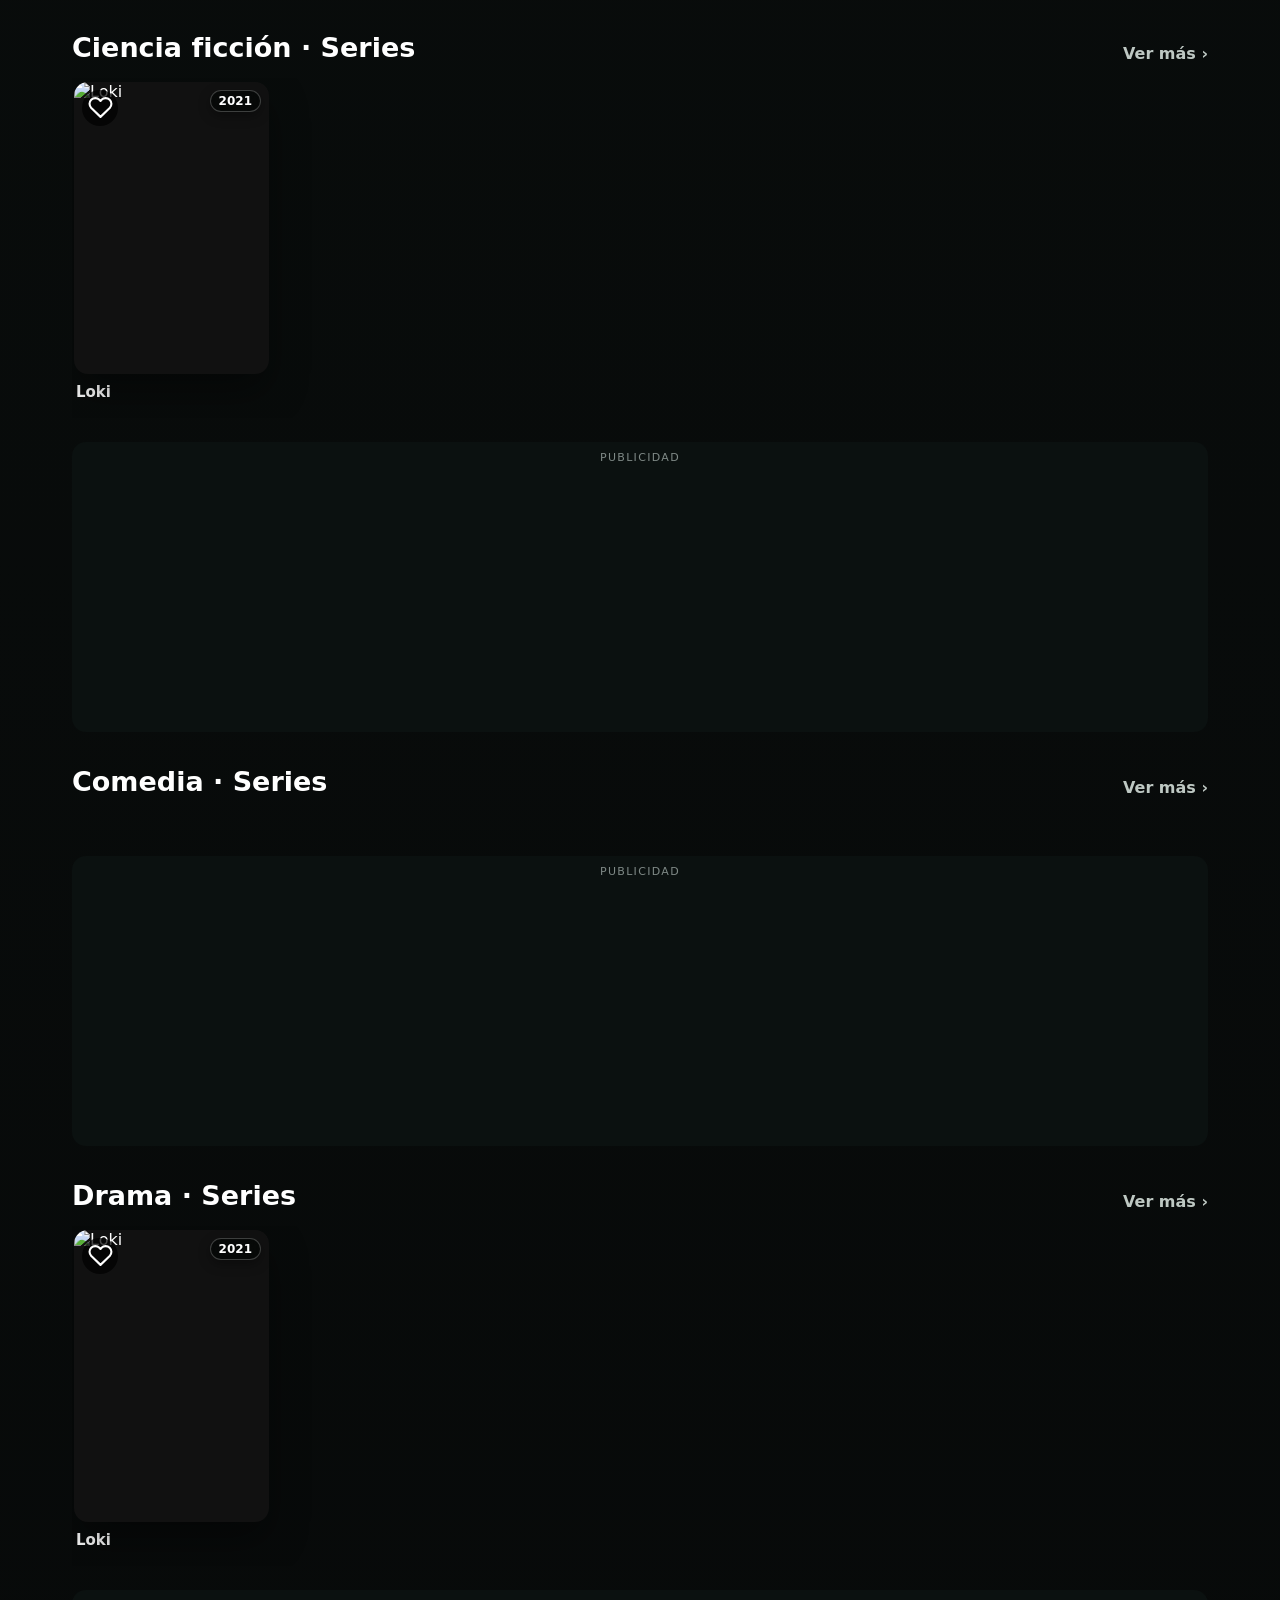
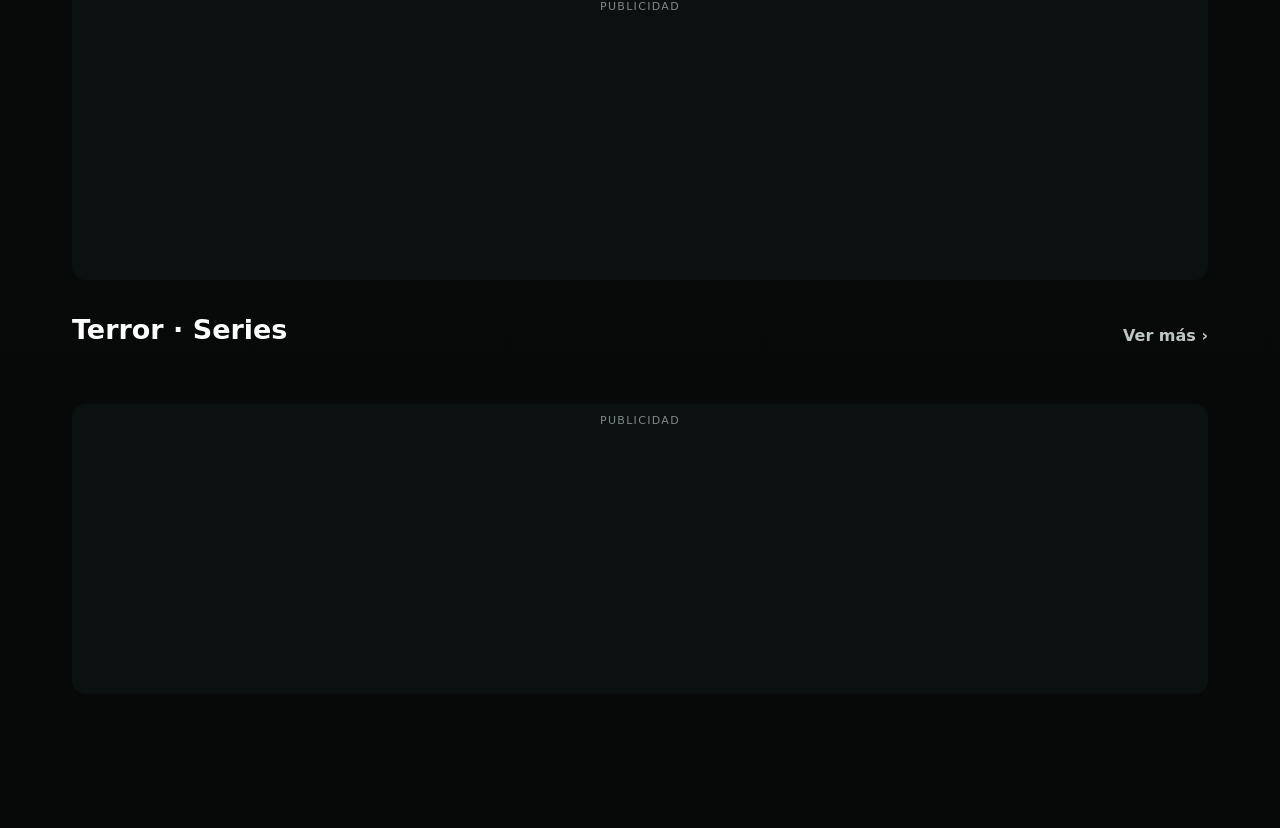
==== commit 74fc51ac: "Add files via upload" ====
--- a/index.html
+++ b/index.html
@@ -1,2 +1,2 @@
 <!DOCTYPE html>
-<html lang="es"><head><meta charset="utf-8"/><meta content="width=device-width,initial-scale=1,viewport-fit=cover" name="viewport"/><meta content="#090d0c" name="theme-color"/><title>NOVA+</title><link href="assets/css/app.css?v=5.2" rel="stylesheet"/></head><body><div class="shell"><header class="topbar"><a aria-label="NOVA+" class="brand" href="index.html"><img alt="NOVA+" class="brand-logo" src="assets/images/nova-plus-logo-dark.png"/></a><span class="spacer"></span><a aria-label="Buscar" class="icon-btn" href="catalogo-de-peliculas.html#buscar"><svg viewbox="0 0 24 24"><circle cx="11" cy="11" r="7"></circle><path d="m20 20-4-4"></path></svg></a></header><section class="hero"><div class="hero-bg"></div><button aria-label="Anterior" class="hero-arrow prev" id="heroPrev">‹</button><button aria-label="Siguiente" class="hero-arrow next" id="heroNext">›</button><div class="hero-content"><span class="badge">Recomendación</span><h1 id="heroTitle"></h1><div class="hero-meta-line" id="heroMeta"></div><p id="heroDesc"></p><div class="hero-actions"><a class="action primary" id="heroPlay">Reproducir</a><a class="action secondary" id="heroInfo">Información</a></div><div class="hero-dots" id="heroDots"></div></div></section><section class="section"><div class="section-head"><h2>Últimas películas</h2><a class="more" href="catalogo-de-peliculas.html">Ver más ›</a></div><div class="rail" id="movieRail"></div></section><section class="section"><div class="section-head"><h2>Últimas series</h2><a class="more" href="catalogo-de-series.html">Ver más ›</a></div><div class="rail" id="seriesRail"></div></section><section class="section"><div class="section-head"><h2>Acción · Películas</h2><a class="more" href="catalogo-de-peliculas.html?categoria=accion">Ver más ›</a></div><div class="rail" id="movie-accion"></div></section><section class="section"><div class="section-head"><h2>Ciencia ficción · Películas</h2><a class="more" href="catalogo-de-peliculas.html?categoria=ciencia-ficcion">Ver más ›</a></div><div class="rail" id="movie-ciencia-ficcion"></div></section><section class="section"><div class="section-head"><h2>Comedia · Películas</h2><a class="more" href="catalogo-de-peliculas.html?categoria=comedia">Ver más ›</a></div><div class="rail" id="movie-comedia"></div></section><section class="section"><div class="section-head"><h2>Drama · Películas</h2><a class="more" href="catalogo-de-peliculas.html?categoria=drama">Ver más ›</a></div><div class="rail" id="movie-drama"></div></section><section class="section"><div class="section-head"><h2>Terror · Películas</h2><a class="more" href="catalogo-de-peliculas.html?categoria=terror">Ver más ›</a></div><div class="rail" id="movie-terror"></div></section><section class="section"><div class="section-head"><h2>Acción · Series</h2><a class="more" href="catalogo-de-series.html?categoria=accion">Ver más ›</a></div><div class="rail" id="series-accion"></div></section><section class="section"><div class="section-head"><h2>Ciencia ficción · Series</h2><a class="more" href="catalogo-de-series.html?categoria=ciencia-ficcion">Ver más ›</a></div><div class="rail" id="series-ciencia-ficcion"></div></section><section class="section"><div class="section-head"><h2>Comedia · Series</h2><a class="more" href="catalogo-de-series.html?categoria=comedia">Ver más ›</a></div><div class="rail" id="series-comedia"></div></section><section class="section"><div class="section-head"><h2>Drama · Series</h2><a class="more" href="catalogo-de-series.html?categoria=drama">Ver más ›</a></div><div class="rail" id="series-drama"></div></section><section class="section"><div class="section-head"><h2>Terror · Series</h2><a class="more" href="catalogo-de-series.html?categoria=terror">Ver más ›</a></div><div class="rail" id="series-terror"></div></section></div><nav class="bottom-nav"><a class="active" href="index.html"><svg viewbox="0 0 24 24"><path d="m3 11 9-8 9 8"></path><path d="M5 10v10h14V10"></path></svg><span>Home</span></a><a aria-label="TV en Vivo" href="tv/"><svg viewbox="0 0 24 24"><rect height="14" rx="2" width="18" x="3" y="5"></rect><path d="m8 2 4 3 4-3"></path><path d="M9 9h6v6H9z"></path></svg><span>TV</span></a><a href="favoritos.html"><svg viewbox="0 0 24 24"><path d="M20.8 4.6a5.5 5.5 0 0 0-7.8 0L12 5.7l-1.1-1.1a5.5 5.5 0 0 0-7.8 7.8l1.1 1.1L12 21l7.8-7.5 1.1-1.1a5.5 5.5 0 0 0-.1-7.8Z"></path></svg><span>Favoritos</span></a><button data-settings=""><svg viewbox="0 0 24 24"><circle cx="12" cy="12" r="3"></circle><path d="M12 2v3M12 19v3M2 12h3M19 12h3"></path></svg><span>Ajustes</span></button></nav><script src="assets/js/config.js?v=3.6"></script><script src="assets/js/content-data.js?v=3.6"></script><script src="assets/js/device-mode.js?v=5.2"></script><script src="assets/js/app.js?v=5.2"></script></body></html>+<html lang="es"><head><meta name="referrer" content="no-referrer-when-downgrade"><meta charset="utf-8"/><meta content="width=device-width,initial-scale=1,viewport-fit=cover" name="viewport"/><meta content="#090d0c" name="theme-color"/><title>NOVA+</title><link href="assets/css/app.css?v=6.0" rel="stylesheet"/><link rel="manifest" href="/manifest.webmanifest"><link rel="icon" type="image/png" href="/favicon.png"><link rel="apple-touch-icon" href="/icons/apple-touch-icon.png"><meta name="apple-mobile-web-app-capable" content="yes"><meta name="apple-mobile-web-app-status-bar-style" content="black-translucent"><meta name="apple-mobile-web-app-title" content="NOVA+"><link rel="stylesheet" href="/assets/css/ads.css?v=6.0"></head><body><div class="shell"><header class="topbar"><a aria-label="NOVA+" class="brand" href="index.html"><img alt="NOVA+" class="brand-logo" src="assets/images/nova-plus-logo-dark.png"/></a><span class="spacer"></span><a aria-label="Buscar" class="icon-btn" href="catalogo-de-peliculas.html#buscar"><svg viewbox="0 0 24 24"><circle cx="11" cy="11" r="7"></circle><path d="m20 20-4-4"></path></svg></a></header><section class="hero"><div class="hero-bg"></div><button aria-label="Anterior" class="hero-arrow prev" id="heroPrev">‹</button><button aria-label="Siguiente" class="hero-arrow next" id="heroNext">›</button><div class="hero-content"><span class="badge">Recomendación</span><h1 id="heroTitle"></h1><div class="hero-meta-line" id="heroMeta"></div><p id="heroDesc"></p><div class="hero-actions"><a class="action primary" id="heroPlay">Reproducir</a><a class="action secondary" id="heroInfo">Información</a></div><div class="hero-dots" id="heroDots"></div></div></section><section class="section"><div class="section-head"><h2>Últimas películas</h2><a class="more" href="catalogo-de-peliculas.html">Ver más ›</a></div><div class="rail" id="movieRail"></div></section><section class="section"><div class="section-head"><h2>Últimas series</h2><a class="more" href="catalogo-de-series.html">Ver más ›</a></div><div class="rail" id="seriesRail"></div></section><section class="section"><div class="section-head"><h2>Acción · Películas</h2><a class="more" href="catalogo-de-peliculas.html?categoria=accion">Ver más ›</a></div><div class="rail" id="movie-accion"></div></section><section class="section"><div class="section-head"><h2>Ciencia ficción · Películas</h2><a class="more" href="catalogo-de-peliculas.html?categoria=ciencia-ficcion">Ver más ›</a></div><div class="rail" id="movie-ciencia-ficcion"></div></section><section class="section"><div class="section-head"><h2>Comedia · Películas</h2><a class="more" href="catalogo-de-peliculas.html?categoria=comedia">Ver más ›</a></div><div class="rail" id="movie-comedia"></div></section><section class="section"><div class="section-head"><h2>Drama · Películas</h2><a class="more" href="catalogo-de-peliculas.html?categoria=drama">Ver más ›</a></div><div class="rail" id="movie-drama"></div></section><section class="section"><div class="section-head"><h2>Terror · Películas</h2><a class="more" href="catalogo-de-peliculas.html?categoria=terror">Ver más ›</a></div><div class="rail" id="movie-terror"></div></section><section class="section"><div class="section-head"><h2>Acción · Series</h2><a class="more" href="catalogo-de-series.html?categoria=accion">Ver más ›</a></div><div class="rail" id="series-accion"></div></section><section class="section"><div class="section-head"><h2>Ciencia ficción · Series</h2><a class="more" href="catalogo-de-series.html?categoria=ciencia-ficcion">Ver más ›</a></div><div class="rail" id="series-ciencia-ficcion"></div></section><section class="section"><div class="section-head"><h2>Comedia · Series</h2><a class="more" href="catalogo-de-series.html?categoria=comedia">Ver más ›</a></div><div class="rail" id="series-comedia"></div></section><section class="section"><div class="section-head"><h2>Drama · Series</h2><a class="more" href="catalogo-de-series.html?categoria=drama">Ver más ›</a></div><div class="rail" id="series-drama"></div></section><section class="section"><div class="section-head"><h2>Terror · Series</h2><a class="more" href="catalogo-de-series.html?categoria=terror">Ver más ›</a></div><div class="rail" id="series-terror"></div></section></div><nav class="bottom-nav"><a class="active" href="index.html"><svg viewbox="0 0 24 24"><path d="m3 11 9-8 9 8"></path><path d="M5 10v10h14V10"></path></svg><span>Home</span></a><a aria-label="TV en Vivo" href="tv/"><svg viewbox="0 0 24 24"><rect height="14" rx="2" width="18" x="3" y="5"></rect><path d="m8 2 4 3 4-3"></path><path d="M9 9h6v6H9z"></path></svg><span>TV</span></a><a href="favoritos.html"><svg viewbox="0 0 24 24"><path d="M20.8 4.6a5.5 5.5 0 0 0-7.8 0L12 5.7l-1.1-1.1a5.5 5.5 0 0 0-7.8 7.8l1.1 1.1L12 21l7.8-7.5 1.1-1.1a5.5 5.5 0 0 0-.1-7.8Z"></path></svg><span>Favoritos</span></a><button data-settings=""><svg viewbox="0 0 24 24"><circle cx="12" cy="12" r="3"></circle><path d="M12 2v3M12 19v3M2 12h3M19 12h3"></path></svg><span>Ajustes</span></button></nav><script src="assets/js/config.js?v=3.6"></script><script src="assets/js/content-data.js?v=3.6"></script><script src="assets/js/device-mode.js?v=6.0"></script><script src="assets/js/app.js?v=6.0"></script><script src="/assets/js/pwa.js?v=6.0"></script><script src="/assets/js/ads-config.js?v=6.0"></script><script src="/assets/js/ads.js?v=6.0"></script></body></html>
--- a/assets/css/ads.css
+++ b/assets/css/ads.css
@@ -0,0 +1,14 @@
+.nova-ad-slot{width:min(970px,calc(100% - 32px));min-height:90px;margin:24px auto;display:grid;place-items:center;overflow:hidden;border-radius:14px;background:#0b1110}.catalog-ad{grid-column:1/-1}.nova-preroll{position:fixed;inset:0;z-index:100000;background:#000;display:grid;place-items:center}.nova-preroll-stage{position:relative;width:100%;height:100%;background:#000}.nova-preroll video,.nova-ima-container{position:absolute;inset:0;width:100%;height:100%}.nova-ad-label{position:absolute;top:18px;left:18px;z-index:3;padding:6px 10px;border-radius:999px;background:#000a;color:#fff;font:700 12px/1 system-ui}.nova-ad-close{position:absolute;top:14px;right:16px;z-index:5;width:42px;height:42px;border:1px solid #ffffff55;border-radius:50%;background:#000b;color:white;font-size:28px;cursor:pointer}
+
+.nova-ad-slot{width:100%;min-height:290px;margin:24px auto;display:flex;flex-direction:column;align-items:center;justify-content:center;overflow:hidden;clear:both}
+.nova-ad-content{width:300px;min-height:250px;display:flex;align-items:center;justify-content:center;max-width:100%}
+.nova-ad-label-inline{font-size:11px;letter-spacing:.12em;text-transform:uppercase;color:#7f8986;margin-bottom:8px}
+.catalog-ad{grid-column:1/-1;width:100%;display:flex;justify-content:center}
+.detail-ad-slot{margin:28px auto}
+.nova-preroll{position:fixed;inset:0;z-index:99999;background:#000;display:flex;align-items:center;justify-content:center}
+.nova-preroll-stage{position:relative;width:100%;height:100%;background:#000;display:flex;align-items:center;justify-content:center}
+.nova-ima-container{position:absolute;inset:0}
+.nova-preroll video{width:100%;height:100%;object-fit:contain}
+.nova-ad-label{position:absolute;z-index:3;top:16px;left:16px;padding:7px 10px;border-radius:999px;background:rgba(0,0,0,.72);color:#fff;font-size:12px;font-weight:800;letter-spacing:.08em;text-transform:uppercase;pointer-events:none}
+.nova-ad-wait{position:absolute;z-index:3;bottom:18px;left:50%;transform:translateX(-50%);padding:8px 12px;border-radius:10px;background:rgba(0,0,0,.72);color:#ddd;font-size:13px;text-align:center;pointer-events:none}
+@media(max-width:520px){.nova-ad-slot{margin:18px auto;min-height:280px}.nova-ad-wait{width:calc(100% - 32px)}}
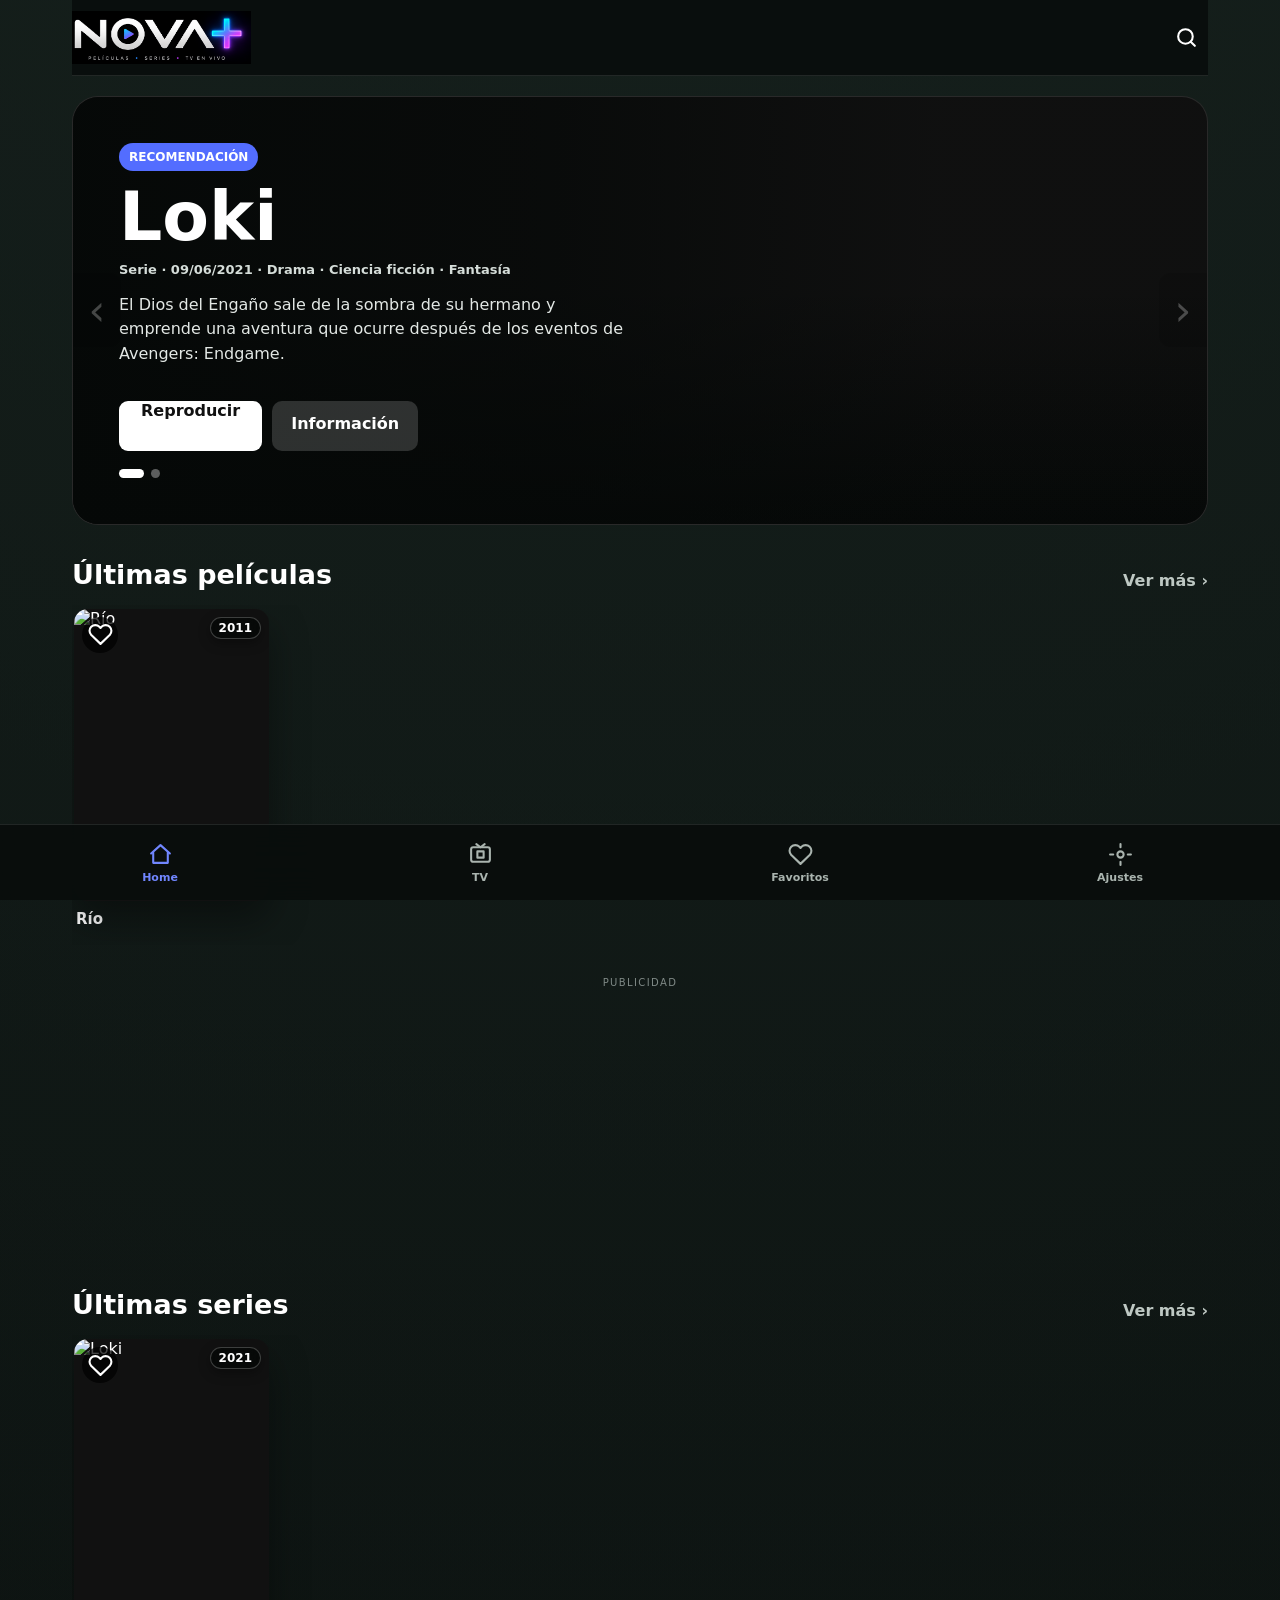
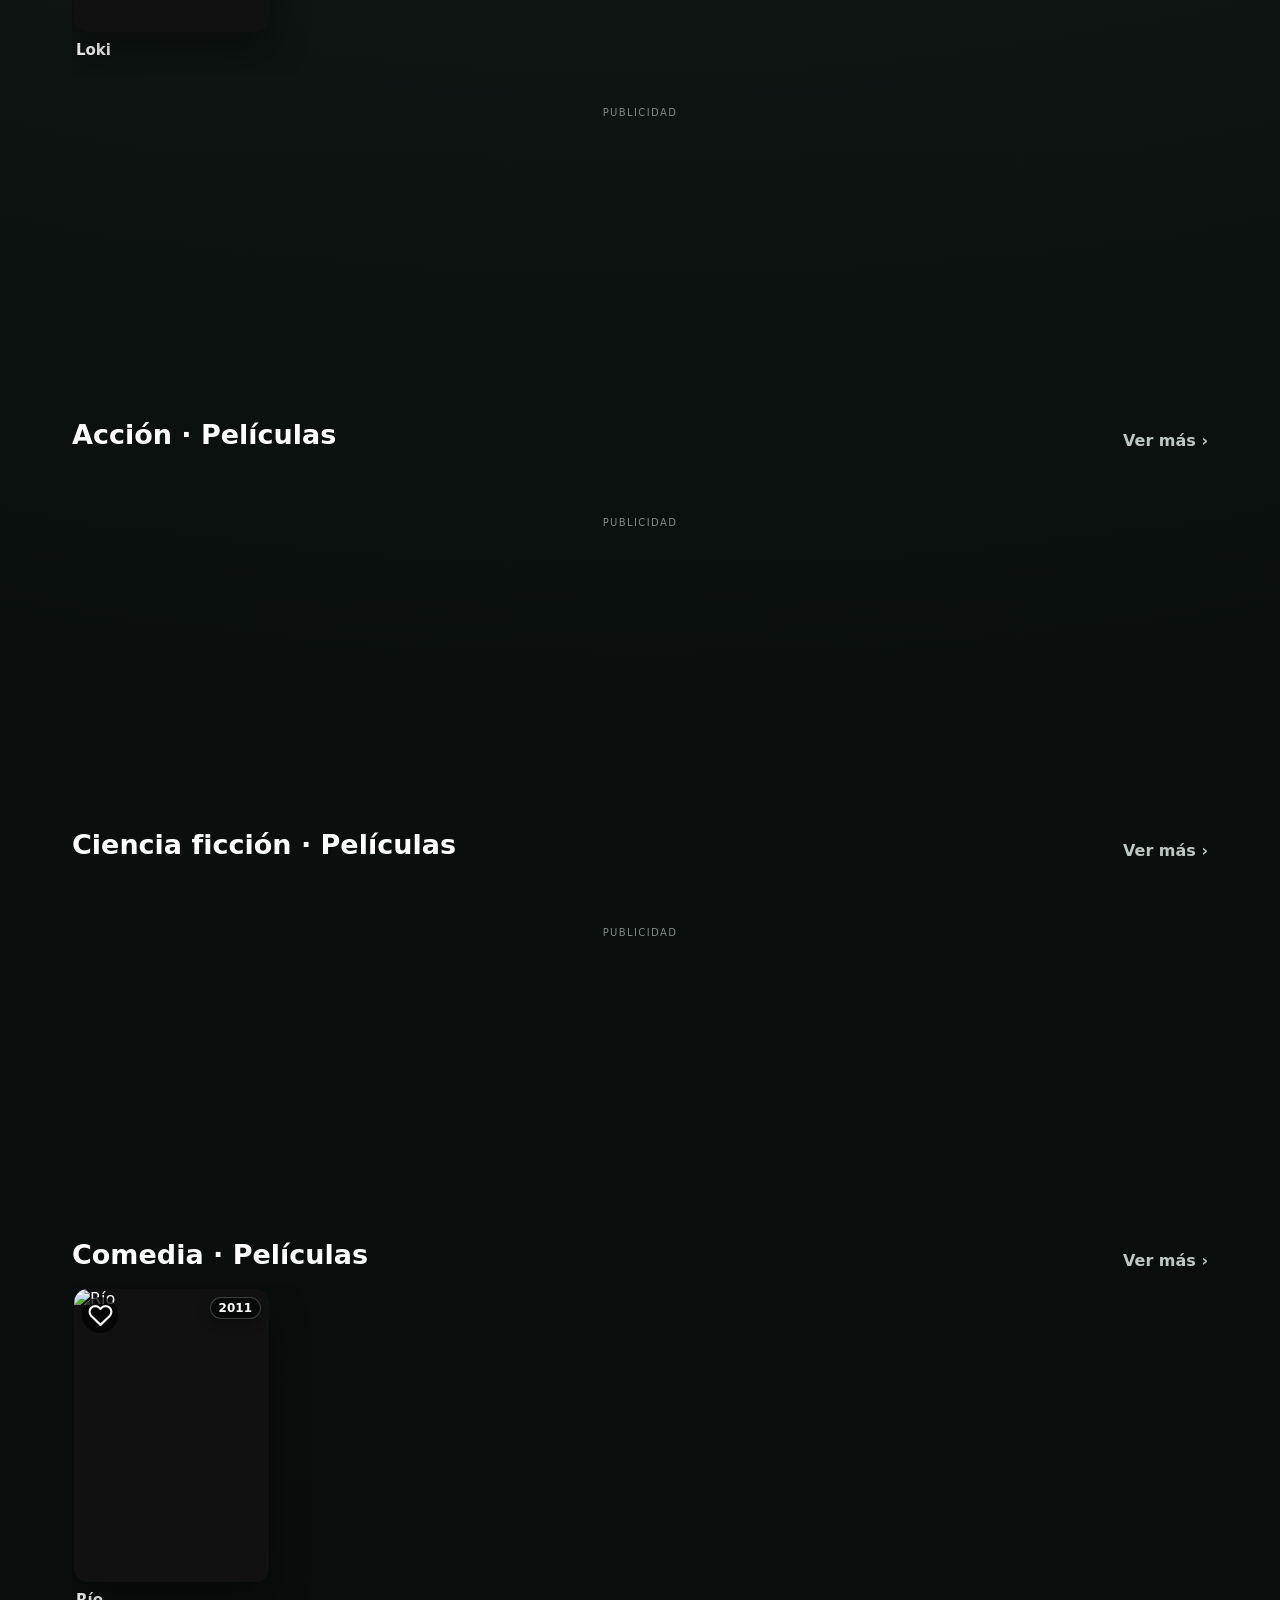
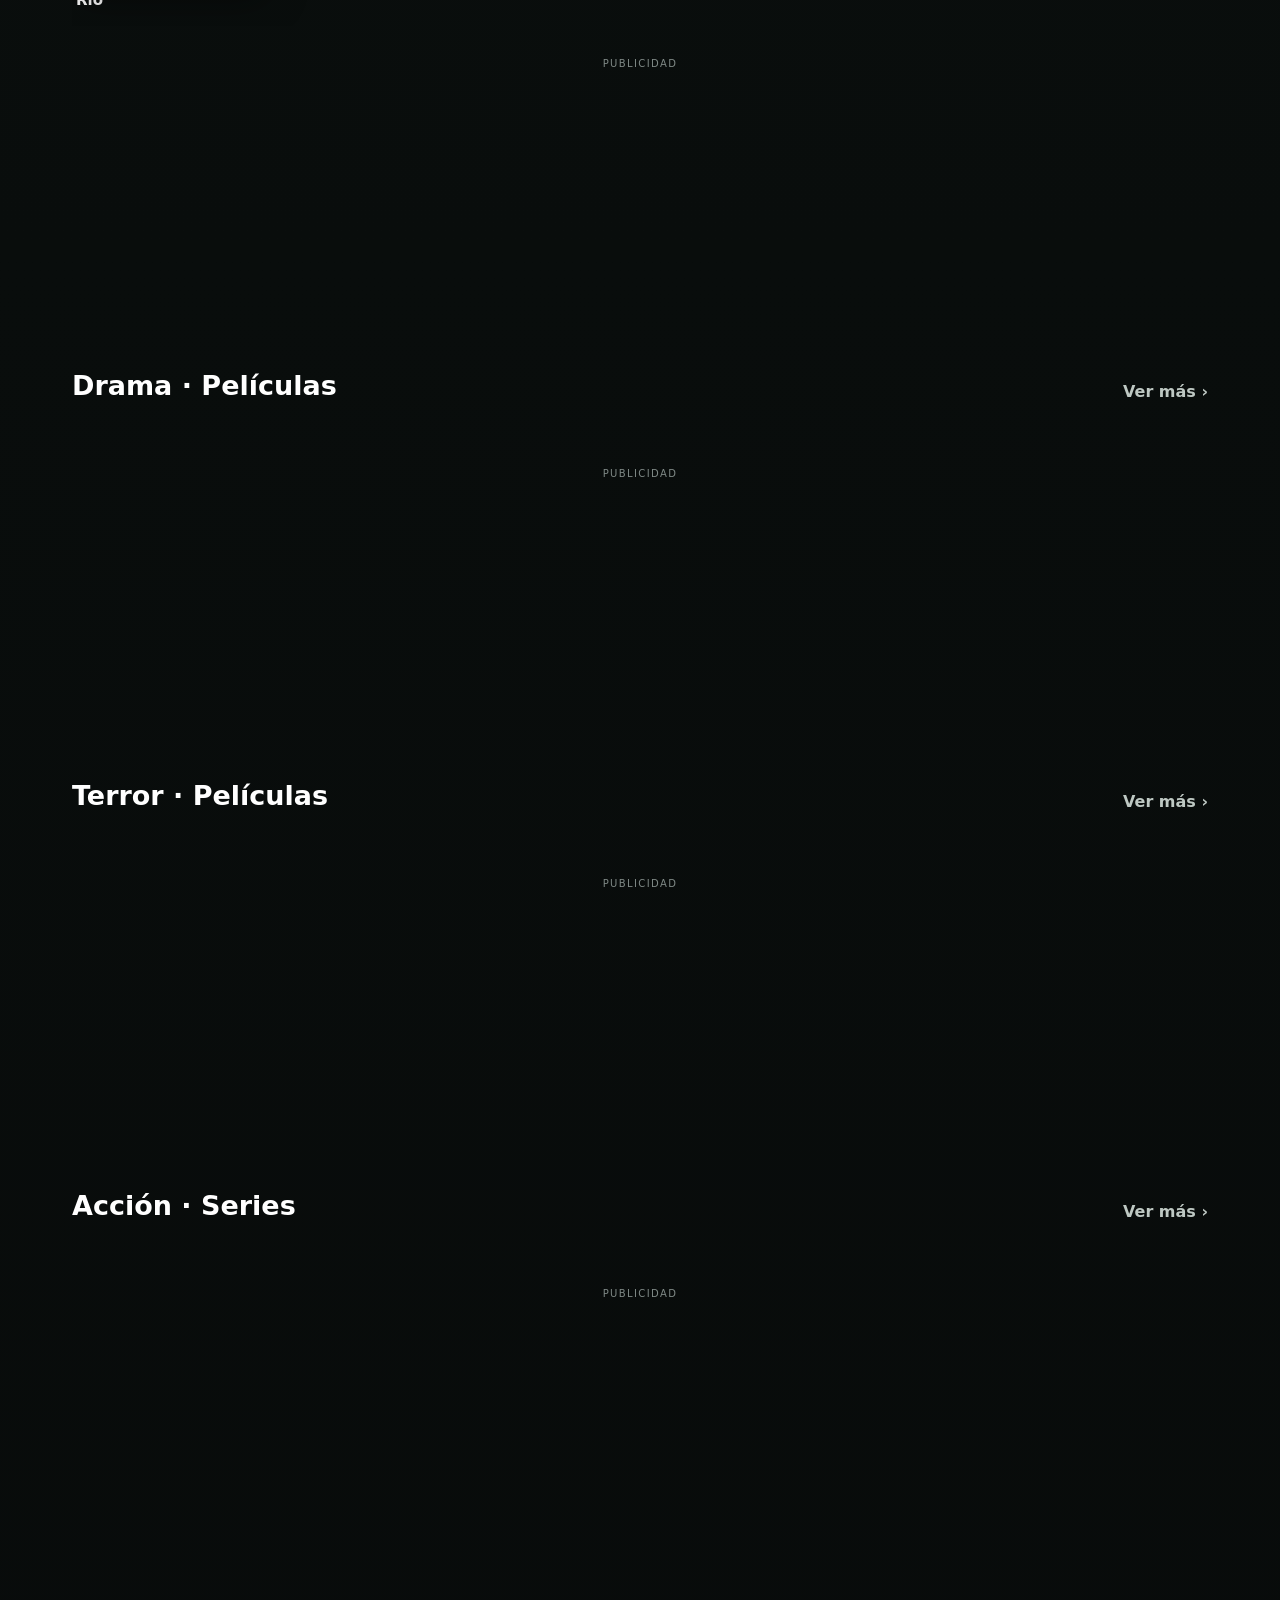
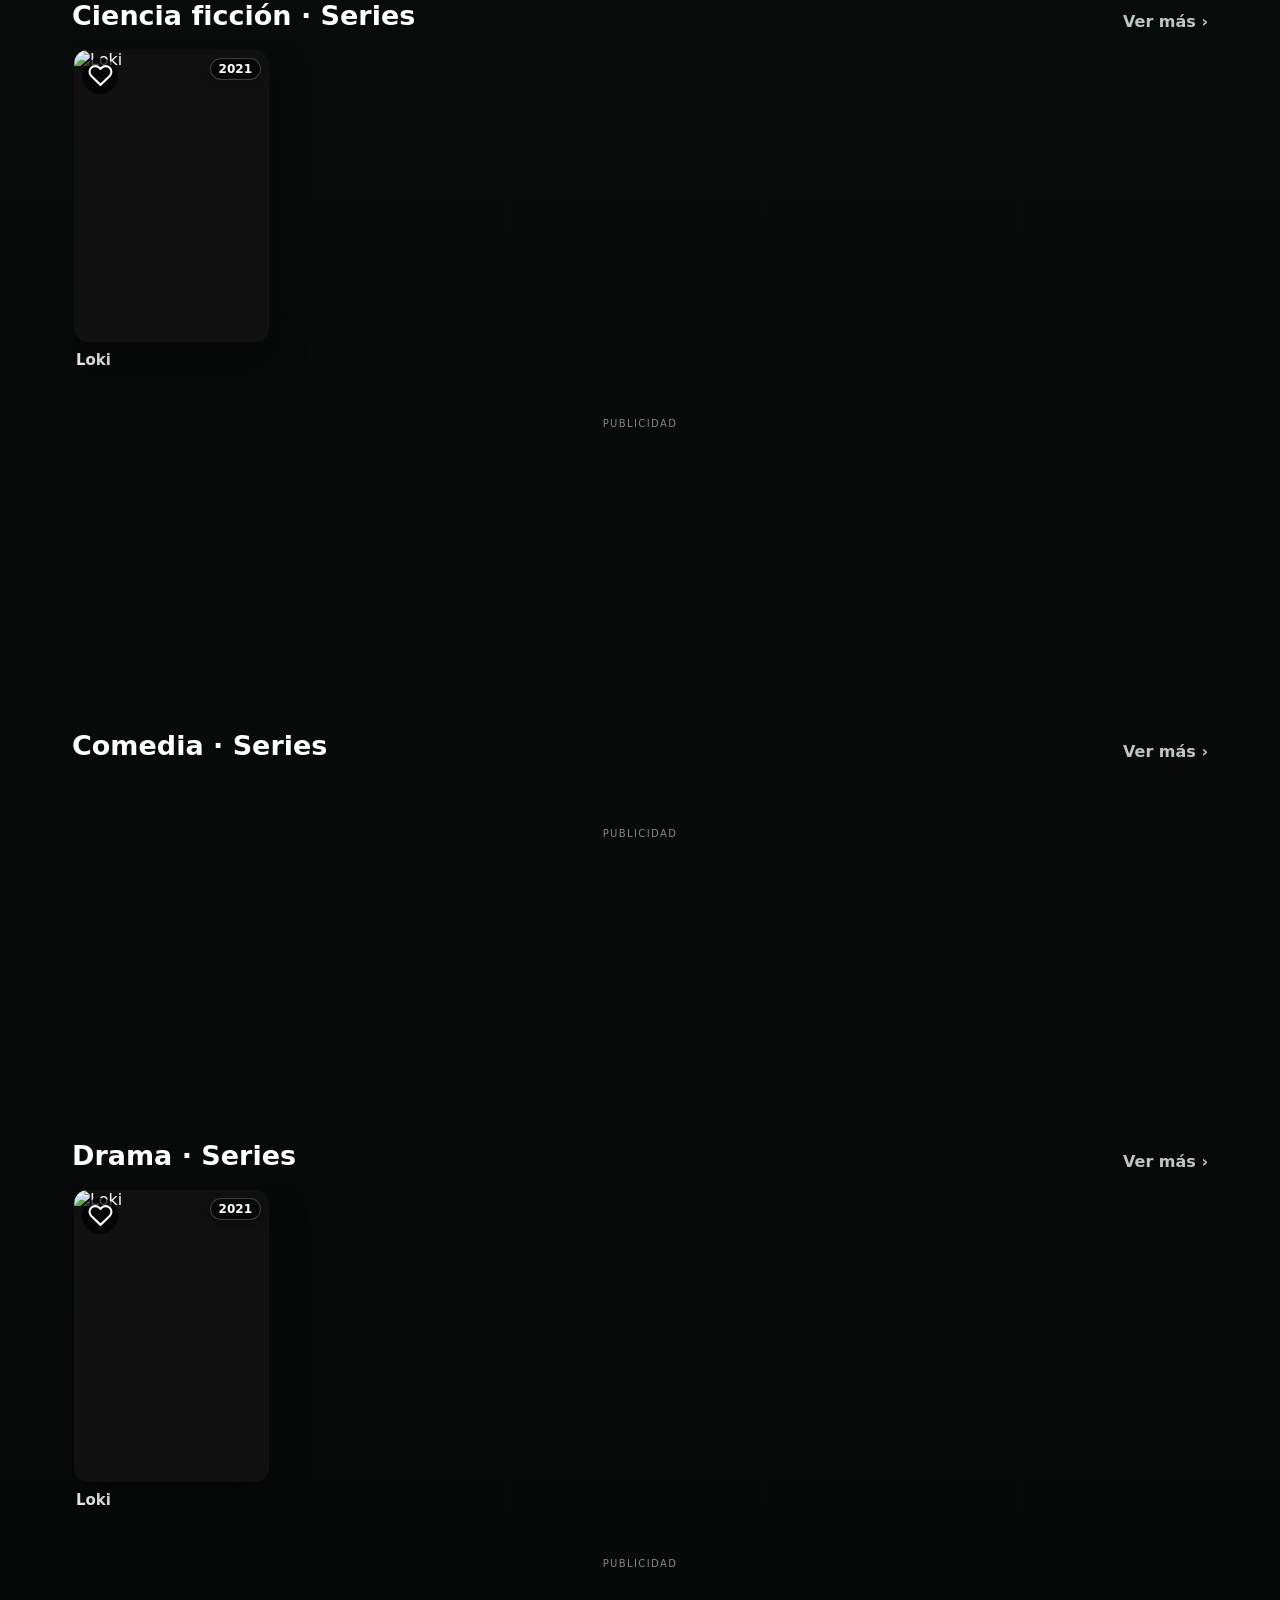
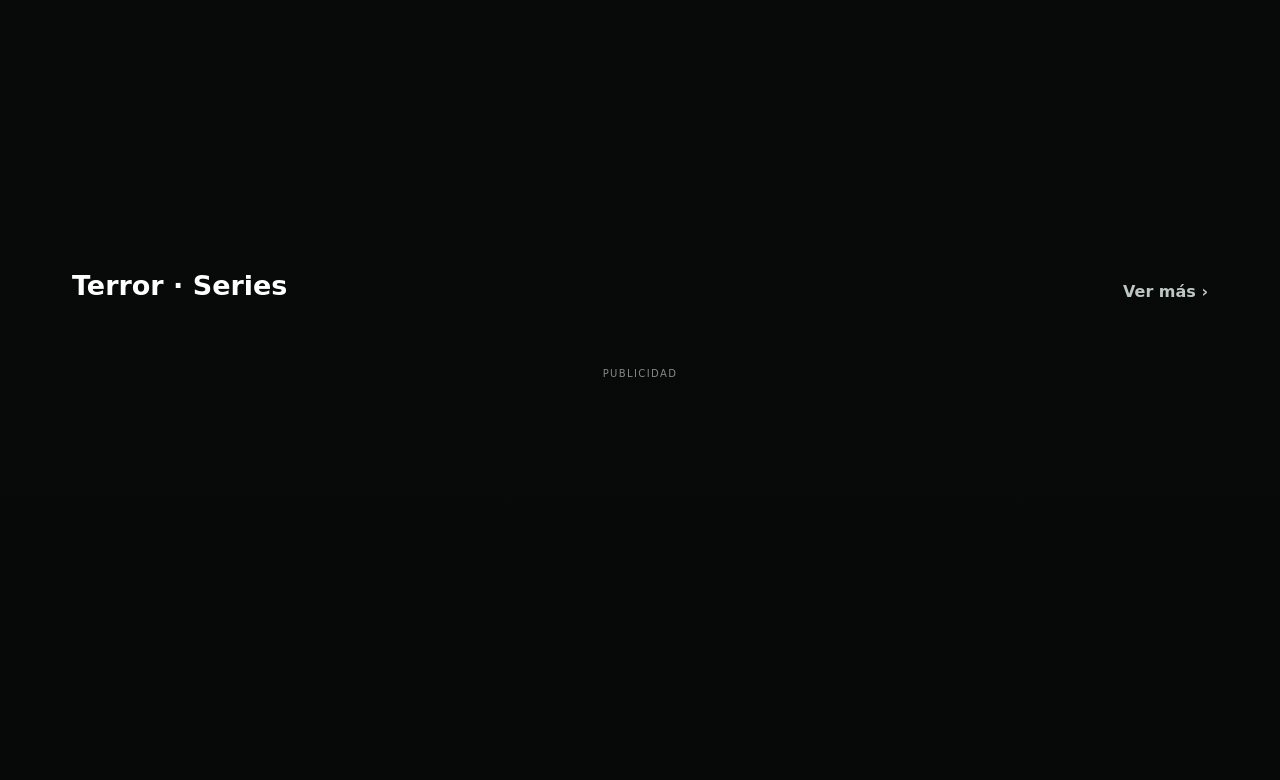
==== commit fdf8664f: "Add files via upload" ====
--- a/index.html
+++ b/index.html
@@ -1,2 +1,2 @@
 <!DOCTYPE html>
-<html lang="es"><head><meta name="referrer" content="no-referrer-when-downgrade"><meta charset="utf-8"/><meta content="width=device-width,initial-scale=1,viewport-fit=cover" name="viewport"/><meta content="#090d0c" name="theme-color"/><title>NOVA+</title><link href="assets/css/app.css?v=6.0" rel="stylesheet"/><link rel="manifest" href="/manifest.webmanifest"><link rel="icon" type="image/png" href="/favicon.png"><link rel="apple-touch-icon" href="/icons/apple-touch-icon.png"><meta name="apple-mobile-web-app-capable" content="yes"><meta name="apple-mobile-web-app-status-bar-style" content="black-translucent"><meta name="apple-mobile-web-app-title" content="NOVA+"><link rel="stylesheet" href="/assets/css/ads.css?v=6.0"></head><body><div class="shell"><header class="topbar"><a aria-label="NOVA+" class="brand" href="index.html"><img alt="NOVA+" class="brand-logo" src="assets/images/nova-plus-logo-dark.png"/></a><span class="spacer"></span><a aria-label="Buscar" class="icon-btn" href="catalogo-de-peliculas.html#buscar"><svg viewbox="0 0 24 24"><circle cx="11" cy="11" r="7"></circle><path d="m20 20-4-4"></path></svg></a></header><section class="hero"><div class="hero-bg"></div><button aria-label="Anterior" class="hero-arrow prev" id="heroPrev">‹</button><button aria-label="Siguiente" class="hero-arrow next" id="heroNext">›</button><div class="hero-content"><span class="badge">Recomendación</span><h1 id="heroTitle"></h1><div class="hero-meta-line" id="heroMeta"></div><p id="heroDesc"></p><div class="hero-actions"><a class="action primary" id="heroPlay">Reproducir</a><a class="action secondary" id="heroInfo">Información</a></div><div class="hero-dots" id="heroDots"></div></div></section><section class="section"><div class="section-head"><h2>Últimas películas</h2><a class="more" href="catalogo-de-peliculas.html">Ver más ›</a></div><div class="rail" id="movieRail"></div></section><section class="section"><div class="section-head"><h2>Últimas series</h2><a class="more" href="catalogo-de-series.html">Ver más ›</a></div><div class="rail" id="seriesRail"></div></section><section class="section"><div class="section-head"><h2>Acción · Películas</h2><a class="more" href="catalogo-de-peliculas.html?categoria=accion">Ver más ›</a></div><div class="rail" id="movie-accion"></div></section><section class="section"><div class="section-head"><h2>Ciencia ficción · Películas</h2><a class="more" href="catalogo-de-peliculas.html?categoria=ciencia-ficcion">Ver más ›</a></div><div class="rail" id="movie-ciencia-ficcion"></div></section><section class="section"><div class="section-head"><h2>Comedia · Películas</h2><a class="more" href="catalogo-de-peliculas.html?categoria=comedia">Ver más ›</a></div><div class="rail" id="movie-comedia"></div></section><section class="section"><div class="section-head"><h2>Drama · Películas</h2><a class="more" href="catalogo-de-peliculas.html?categoria=drama">Ver más ›</a></div><div class="rail" id="movie-drama"></div></section><section class="section"><div class="section-head"><h2>Terror · Películas</h2><a class="more" href="catalogo-de-peliculas.html?categoria=terror">Ver más ›</a></div><div class="rail" id="movie-terror"></div></section><section class="section"><div class="section-head"><h2>Acción · Series</h2><a class="more" href="catalogo-de-series.html?categoria=accion">Ver más ›</a></div><div class="rail" id="series-accion"></div></section><section class="section"><div class="section-head"><h2>Ciencia ficción · Series</h2><a class="more" href="catalogo-de-series.html?categoria=ciencia-ficcion">Ver más ›</a></div><div class="rail" id="series-ciencia-ficcion"></div></section><section class="section"><div class="section-head"><h2>Comedia · Series</h2><a class="more" href="catalogo-de-series.html?categoria=comedia">Ver más ›</a></div><div class="rail" id="series-comedia"></div></section><section class="section"><div class="section-head"><h2>Drama · Series</h2><a class="more" href="catalogo-de-series.html?categoria=drama">Ver más ›</a></div><div class="rail" id="series-drama"></div></section><section class="section"><div class="section-head"><h2>Terror · Series</h2><a class="more" href="catalogo-de-series.html?categoria=terror">Ver más ›</a></div><div class="rail" id="series-terror"></div></section></div><nav class="bottom-nav"><a class="active" href="index.html"><svg viewbox="0 0 24 24"><path d="m3 11 9-8 9 8"></path><path d="M5 10v10h14V10"></path></svg><span>Home</span></a><a aria-label="TV en Vivo" href="tv/"><svg viewbox="0 0 24 24"><rect height="14" rx="2" width="18" x="3" y="5"></rect><path d="m8 2 4 3 4-3"></path><path d="M9 9h6v6H9z"></path></svg><span>TV</span></a><a href="favoritos.html"><svg viewbox="0 0 24 24"><path d="M20.8 4.6a5.5 5.5 0 0 0-7.8 0L12 5.7l-1.1-1.1a5.5 5.5 0 0 0-7.8 7.8l1.1 1.1L12 21l7.8-7.5 1.1-1.1a5.5 5.5 0 0 0-.1-7.8Z"></path></svg><span>Favoritos</span></a><button data-settings=""><svg viewbox="0 0 24 24"><circle cx="12" cy="12" r="3"></circle><path d="M12 2v3M12 19v3M2 12h3M19 12h3"></path></svg><span>Ajustes</span></button></nav><script src="assets/js/config.js?v=3.6"></script><script src="assets/js/content-data.js?v=3.6"></script><script src="assets/js/device-mode.js?v=6.0"></script><script src="assets/js/app.js?v=6.0"></script><script src="/assets/js/pwa.js?v=6.0"></script><script src="/assets/js/ads-config.js?v=6.0"></script><script src="/assets/js/ads.js?v=6.0"></script></body></html>+<html lang="es"><head><meta name="referrer" content="no-referrer-when-downgrade"><meta charset="utf-8"/><meta content="width=device-width,initial-scale=1,viewport-fit=cover" name="viewport"/><meta content="#090d0c" name="theme-color"/><title>NOVA+</title><link href="assets/css/app.css?v=6.0" rel="stylesheet"/><link rel="manifest" href="/manifest.webmanifest"><link rel="icon" type="image/png" href="/favicon.png"><link rel="apple-touch-icon" href="/icons/apple-touch-icon.png"><meta name="apple-mobile-web-app-capable" content="yes"><meta name="apple-mobile-web-app-status-bar-style" content="black-translucent"><meta name="apple-mobile-web-app-title" content="NOVA+"><link rel="stylesheet" href="/assets/css/ads.css?v=6.0.2"></head><body><div class="shell"><header class="topbar"><a aria-label="NOVA+" class="brand" href="index.html"><img alt="NOVA+" class="brand-logo" src="assets/images/nova-plus-logo-dark.png"/></a><span class="spacer"></span><a aria-label="Buscar" class="icon-btn" href="catalogo-de-peliculas.html#buscar"><svg viewbox="0 0 24 24"><circle cx="11" cy="11" r="7"></circle><path d="m20 20-4-4"></path></svg></a></header><section class="hero"><div class="hero-bg"></div><button aria-label="Anterior" class="hero-arrow prev" id="heroPrev">‹</button><button aria-label="Siguiente" class="hero-arrow next" id="heroNext">›</button><div class="hero-content"><span class="badge">Recomendación</span><h1 id="heroTitle"></h1><div class="hero-meta-line" id="heroMeta"></div><p id="heroDesc"></p><div class="hero-actions"><a class="action primary" id="heroPlay">Reproducir</a><a class="action secondary" id="heroInfo">Información</a></div><div class="hero-dots" id="heroDots"></div></div></section><section class="section"><div class="section-head"><h2>Últimas películas</h2><a class="more" href="catalogo-de-peliculas.html">Ver más ›</a></div><div class="rail" id="movieRail"></div></section><section class="section"><div class="section-head"><h2>Últimas series</h2><a class="more" href="catalogo-de-series.html">Ver más ›</a></div><div class="rail" id="seriesRail"></div></section><section class="section"><div class="section-head"><h2>Acción · Películas</h2><a class="more" href="catalogo-de-peliculas.html?categoria=accion">Ver más ›</a></div><div class="rail" id="movie-accion"></div></section><section class="section"><div class="section-head"><h2>Ciencia ficción · Películas</h2><a class="more" href="catalogo-de-peliculas.html?categoria=ciencia-ficcion">Ver más ›</a></div><div class="rail" id="movie-ciencia-ficcion"></div></section><section class="section"><div class="section-head"><h2>Comedia · Películas</h2><a class="more" href="catalogo-de-peliculas.html?categoria=comedia">Ver más ›</a></div><div class="rail" id="movie-comedia"></div></section><section class="section"><div class="section-head"><h2>Drama · Películas</h2><a class="more" href="catalogo-de-peliculas.html?categoria=drama">Ver más ›</a></div><div class="rail" id="movie-drama"></div></section><section class="section"><div class="section-head"><h2>Terror · Películas</h2><a class="more" href="catalogo-de-peliculas.html?categoria=terror">Ver más ›</a></div><div class="rail" id="movie-terror"></div></section><section class="section"><div class="section-head"><h2>Acción · Series</h2><a class="more" href="catalogo-de-series.html?categoria=accion">Ver más ›</a></div><div class="rail" id="series-accion"></div></section><section class="section"><div class="section-head"><h2>Ciencia ficción · Series</h2><a class="more" href="catalogo-de-series.html?categoria=ciencia-ficcion">Ver más ›</a></div><div class="rail" id="series-ciencia-ficcion"></div></section><section class="section"><div class="section-head"><h2>Comedia · Series</h2><a class="more" href="catalogo-de-series.html?categoria=comedia">Ver más ›</a></div><div class="rail" id="series-comedia"></div></section><section class="section"><div class="section-head"><h2>Drama · Series</h2><a class="more" href="catalogo-de-series.html?categoria=drama">Ver más ›</a></div><div class="rail" id="series-drama"></div></section><section class="section"><div class="section-head"><h2>Terror · Series</h2><a class="more" href="catalogo-de-series.html?categoria=terror">Ver más ›</a></div><div class="rail" id="series-terror"></div></section></div><nav class="bottom-nav"><a class="active" href="index.html"><svg viewbox="0 0 24 24"><path d="m3 11 9-8 9 8"></path><path d="M5 10v10h14V10"></path></svg><span>Home</span></a><a aria-label="TV en Vivo" href="tv/"><svg viewbox="0 0 24 24"><rect height="14" rx="2" width="18" x="3" y="5"></rect><path d="m8 2 4 3 4-3"></path><path d="M9 9h6v6H9z"></path></svg><span>TV</span></a><a href="favoritos.html"><svg viewbox="0 0 24 24"><path d="M20.8 4.6a5.5 5.5 0 0 0-7.8 0L12 5.7l-1.1-1.1a5.5 5.5 0 0 0-7.8 7.8l1.1 1.1L12 21l7.8-7.5 1.1-1.1a5.5 5.5 0 0 0-.1-7.8Z"></path></svg><span>Favoritos</span></a><button data-settings=""><svg viewbox="0 0 24 24"><circle cx="12" cy="12" r="3"></circle><path d="M12 2v3M12 19v3M2 12h3M19 12h3"></path></svg><span>Ajustes</span></button></nav><script src="assets/js/config.js?v=3.6"></script><script src="assets/js/content-data.js?v=3.6"></script><script src="assets/js/device-mode.js?v=6.0"></script><script src="assets/js/app.js?v=6.0"></script><script src="/assets/js/pwa.js?v=6.0"></script><script src="/assets/js/ads-config.js?v=6.0"></script><script src="/assets/js/ads.js?v=6.0.2"></script></body></html>
--- a/assets/css/ads.css
+++ b/assets/css/ads.css
@@ -1,14 +1,13 @@
-.nova-ad-slot{width:min(970px,calc(100% - 32px));min-height:90px;margin:24px auto;display:grid;place-items:center;overflow:hidden;border-radius:14px;background:#0b1110}.catalog-ad{grid-column:1/-1}.nova-preroll{position:fixed;inset:0;z-index:100000;background:#000;display:grid;place-items:center}.nova-preroll-stage{position:relative;width:100%;height:100%;background:#000}.nova-preroll video,.nova-ima-container{position:absolute;inset:0;width:100%;height:100%}.nova-ad-label{position:absolute;top:18px;left:18px;z-index:3;padding:6px 10px;border-radius:999px;background:#000a;color:#fff;font:700 12px/1 system-ui}.nova-ad-close{position:absolute;top:14px;right:16px;z-index:5;width:42px;height:42px;border:1px solid #ffffff55;border-radius:50%;background:#000b;color:white;font-size:28px;cursor:pointer}
-
-.nova-ad-slot{width:100%;min-height:290px;margin:24px auto;display:flex;flex-direction:column;align-items:center;justify-content:center;overflow:hidden;clear:both}
-.nova-ad-content{width:300px;min-height:250px;display:flex;align-items:center;justify-content:center;max-width:100%}
-.nova-ad-label-inline{font-size:11px;letter-spacing:.12em;text-transform:uppercase;color:#7f8986;margin-bottom:8px}
+.nova-ad-slot{width:100%;min-height:286px;margin:24px auto;display:flex;flex-direction:column;align-items:center;justify-content:center;overflow:hidden;clear:both;background:transparent!important;border:0!important}
+.nova-ad-content{width:300px;height:250px;display:block;overflow:hidden;max-width:100%;background:transparent}
+.nova-ad-frame{display:block;width:300px;height:250px;border:0;overflow:hidden;background:transparent}
+.nova-ad-label-inline{font-size:10px;line-height:1;letter-spacing:.14em;text-transform:uppercase;color:#7f8986;margin:0 0 8px}
 .catalog-ad{grid-column:1/-1;width:100%;display:flex;justify-content:center}
 .detail-ad-slot{margin:28px auto}
-.nova-preroll{position:fixed;inset:0;z-index:99999;background:#000;display:flex;align-items:center;justify-content:center}
+.nova-preroll{position:fixed;inset:0;z-index:99999;background:#000;display:flex;align-items:center;justify-content:center;opacity:0;visibility:hidden;pointer-events:none;transition:opacity .16s ease}.nova-preroll.is-visible{opacity:1;visibility:visible;pointer-events:auto}
 .nova-preroll-stage{position:relative;width:100%;height:100%;background:#000;display:flex;align-items:center;justify-content:center}
 .nova-ima-container{position:absolute;inset:0}
-.nova-preroll video{width:100%;height:100%;object-fit:contain}
+.nova-preroll video{width:1px;height:1px;position:absolute;opacity:0;pointer-events:none}.nova-preroll.is-visible .nova-ima-container{visibility:visible}
 .nova-ad-label{position:absolute;z-index:3;top:16px;left:16px;padding:7px 10px;border-radius:999px;background:rgba(0,0,0,.72);color:#fff;font-size:12px;font-weight:800;letter-spacing:.08em;text-transform:uppercase;pointer-events:none}
 .nova-ad-wait{position:absolute;z-index:3;bottom:18px;left:50%;transform:translateX(-50%);padding:8px 12px;border-radius:10px;background:rgba(0,0,0,.72);color:#ddd;font-size:13px;text-align:center;pointer-events:none}
-@media(max-width:520px){.nova-ad-slot{margin:18px auto;min-height:280px}.nova-ad-wait{width:calc(100% - 32px)}}
+@media(max-width:520px){.nova-ad-slot{margin:18px auto;min-height:278px}.nova-ad-wait{width:calc(100% - 32px)}}
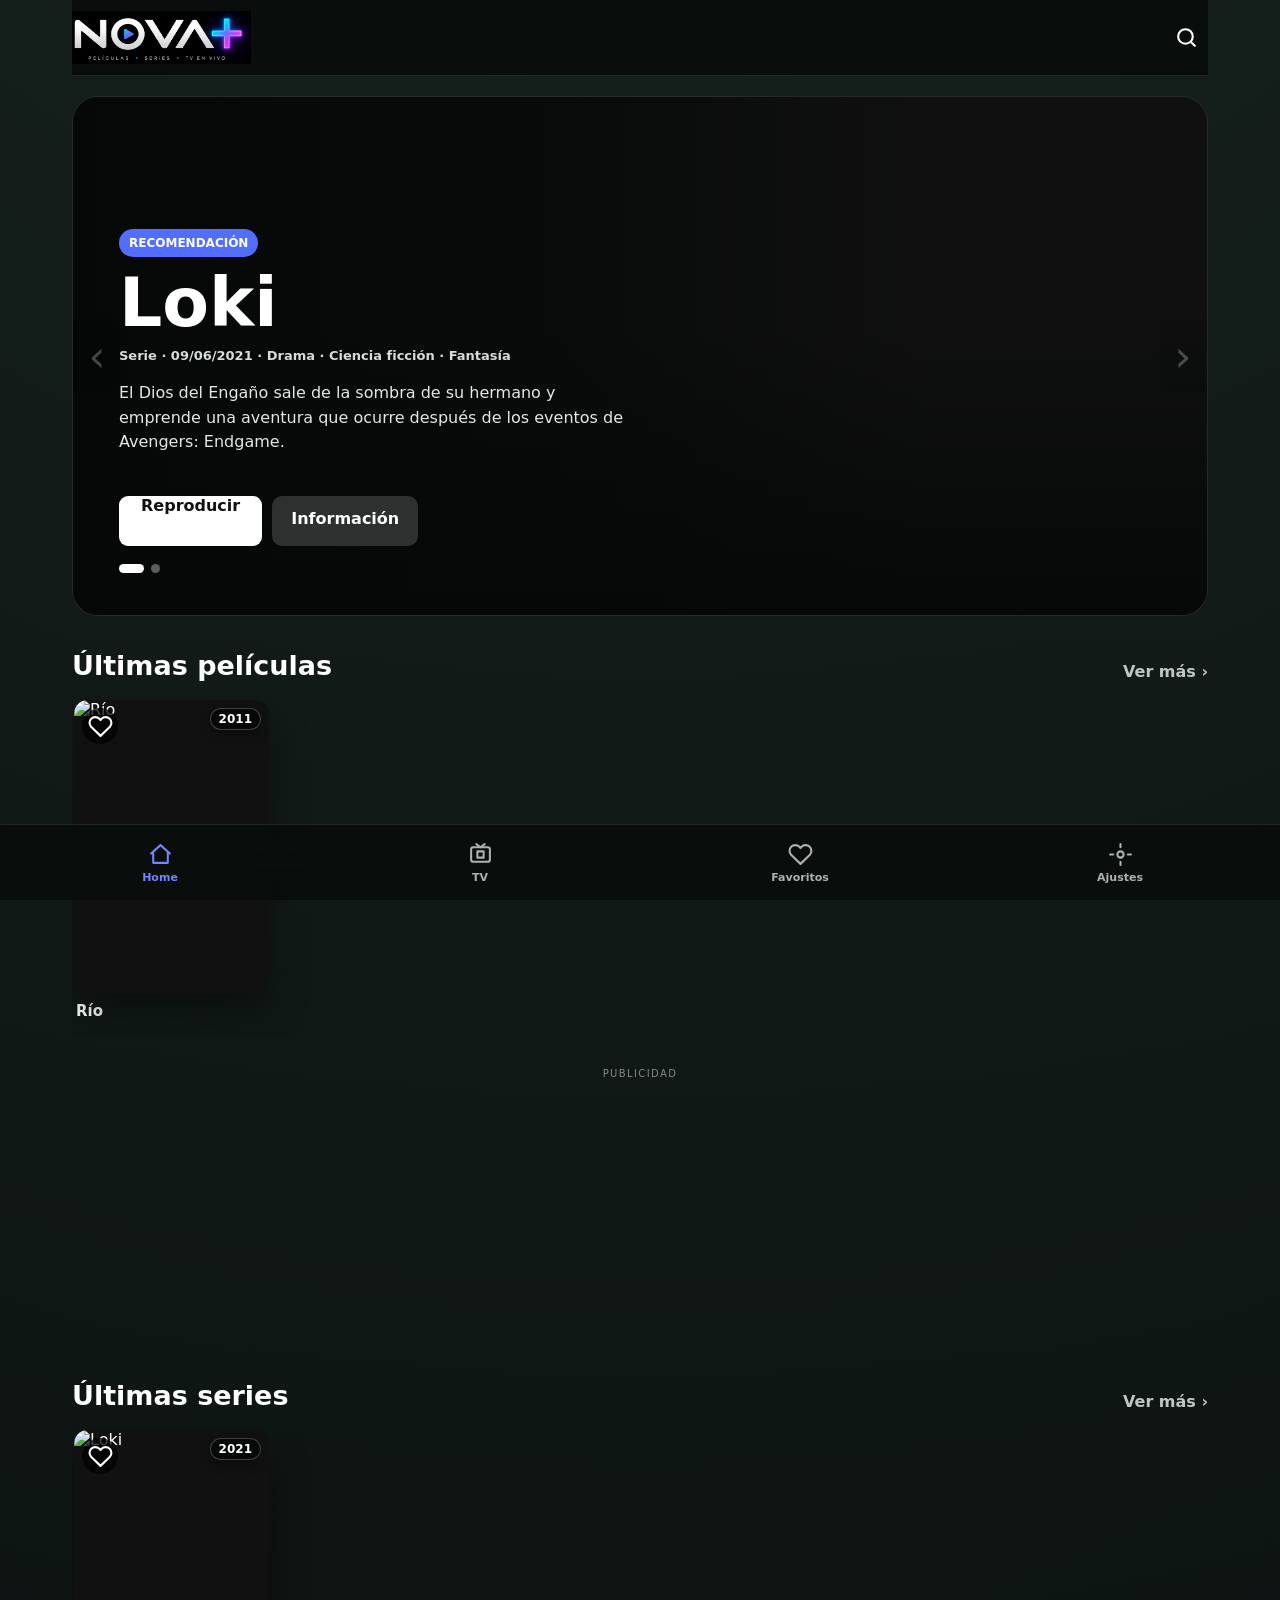
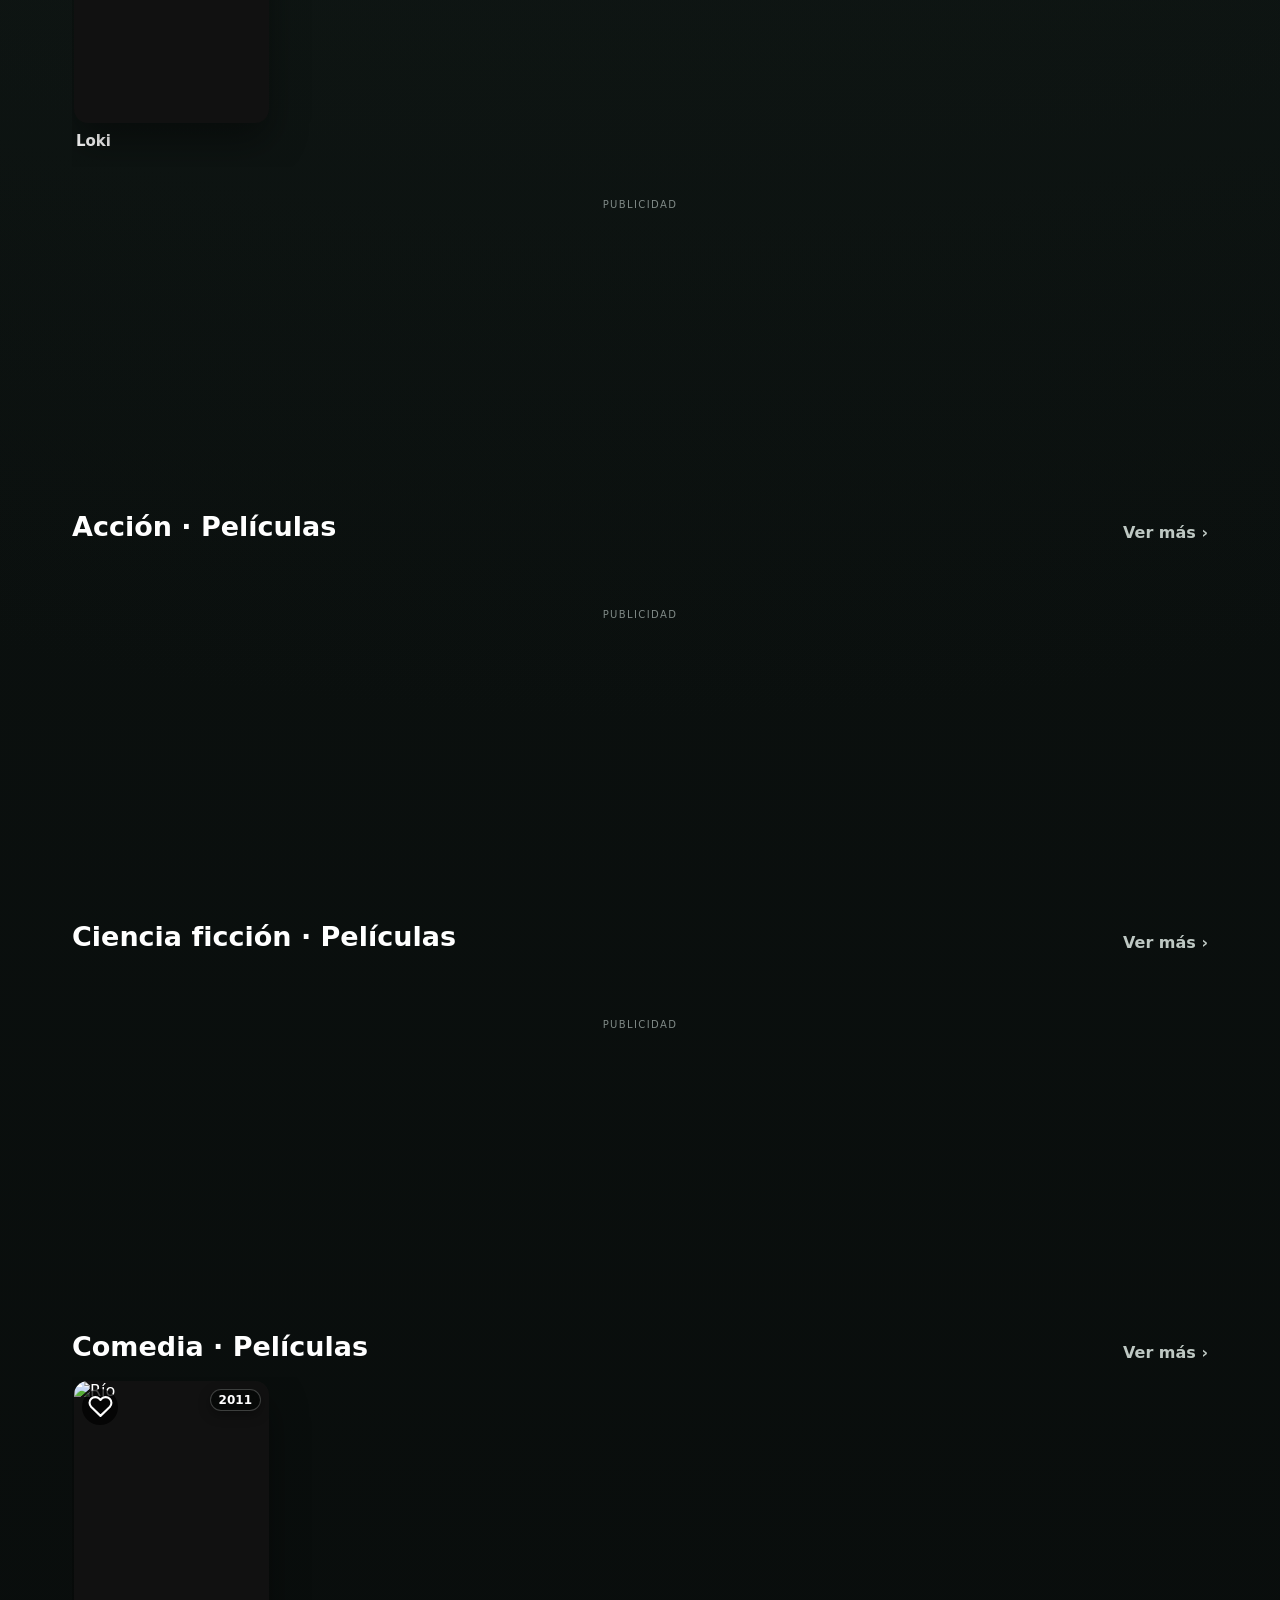
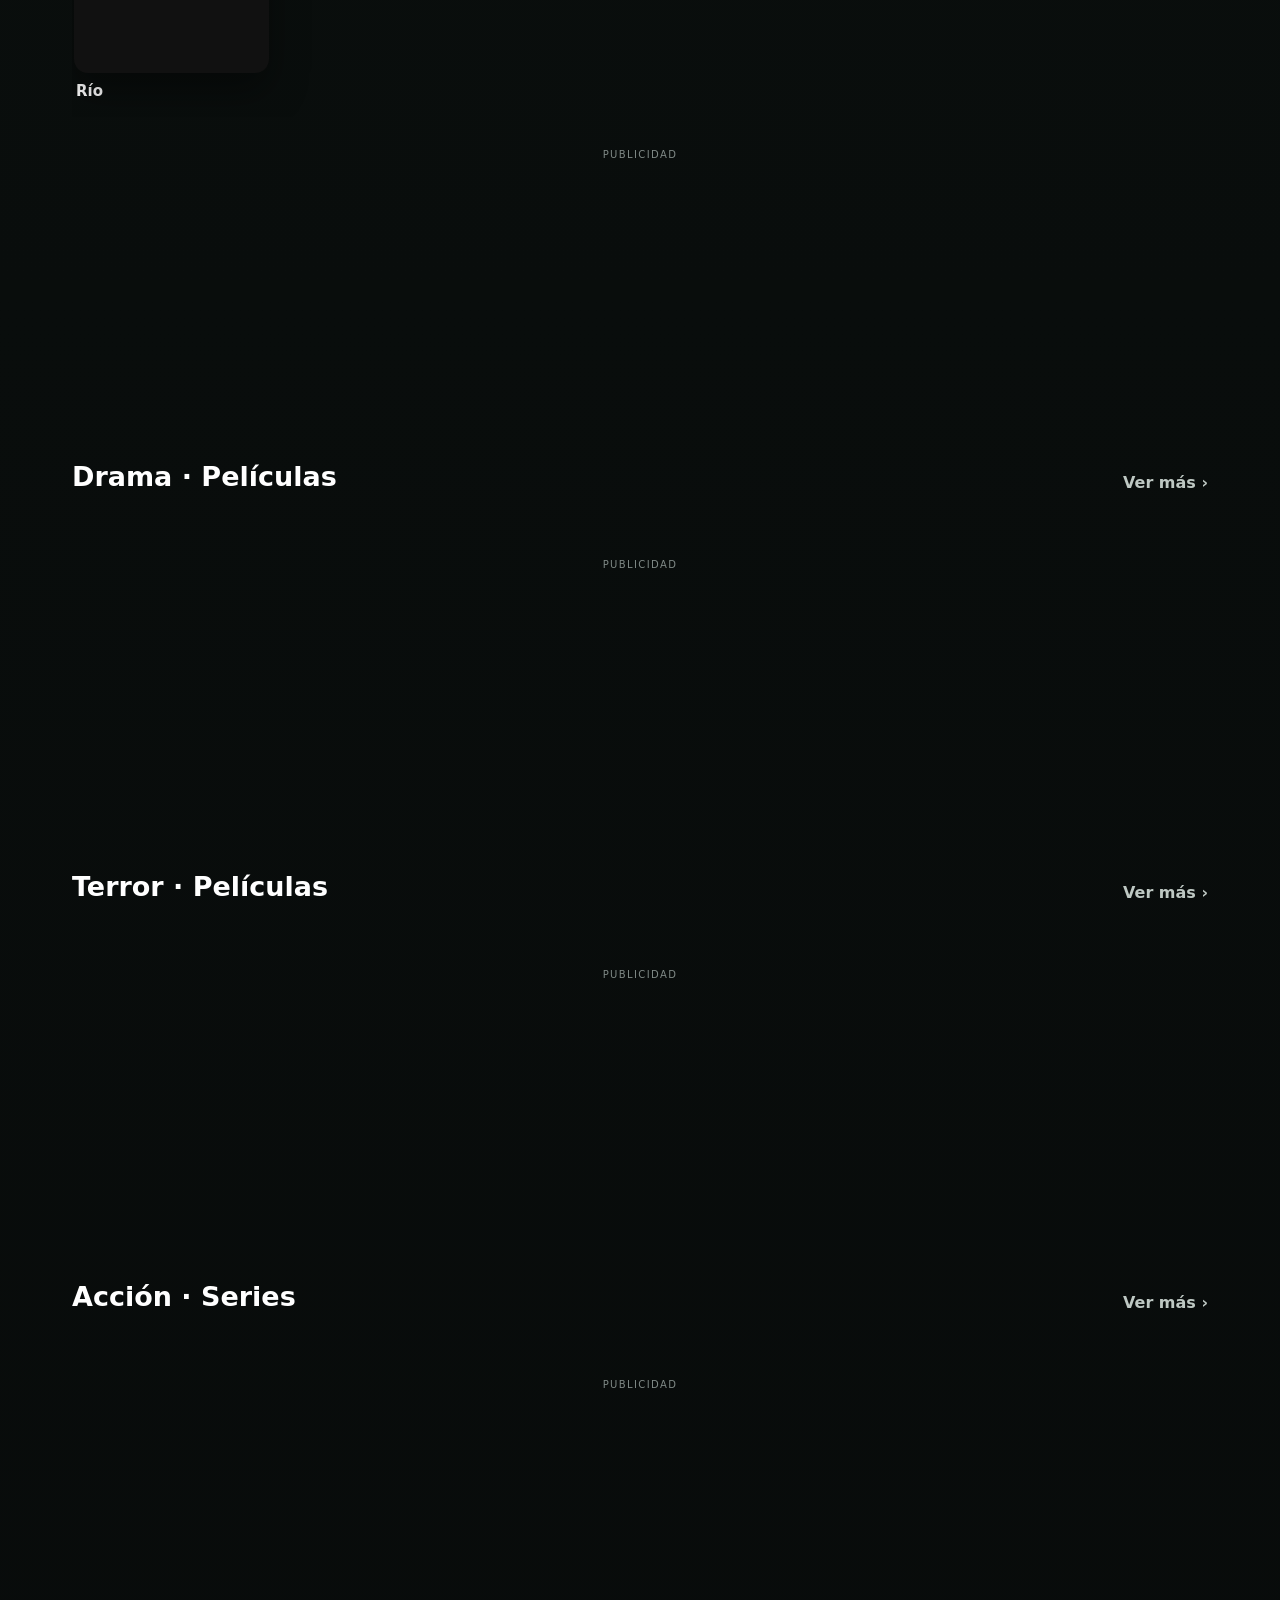
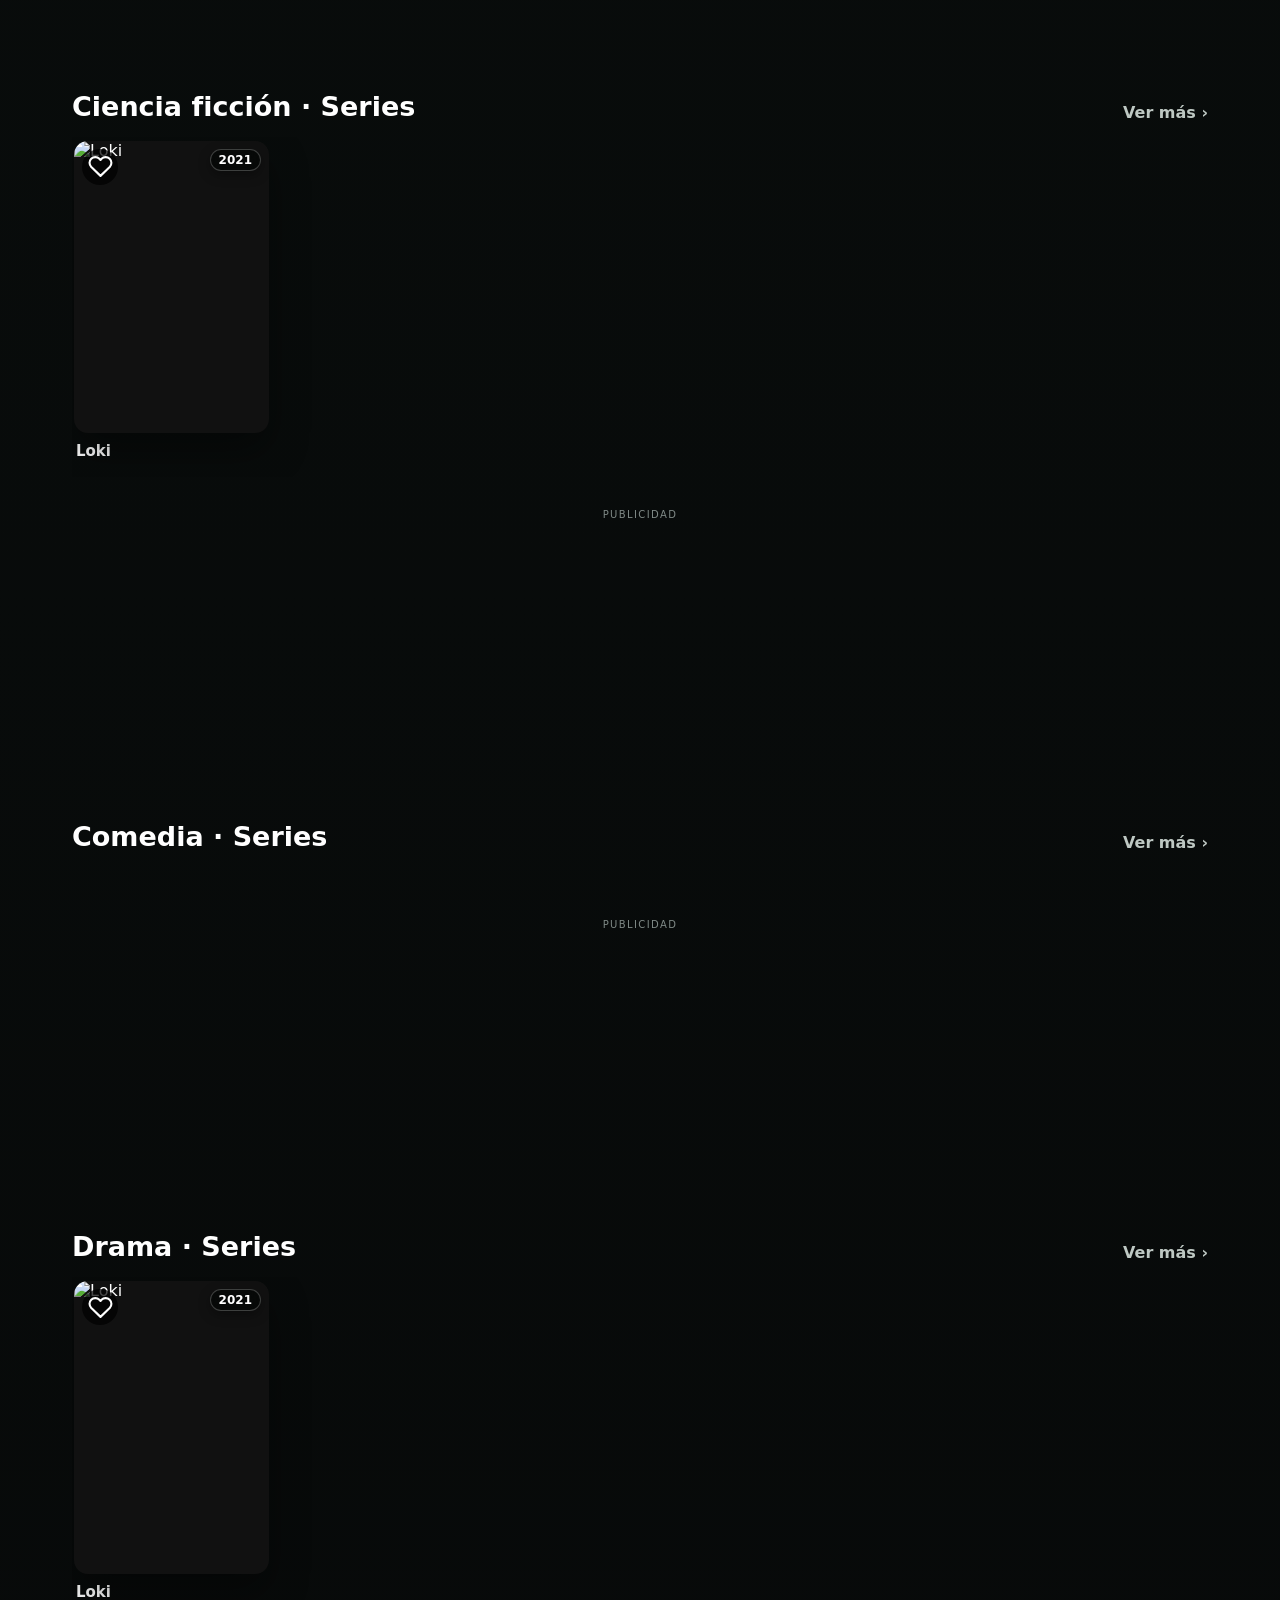
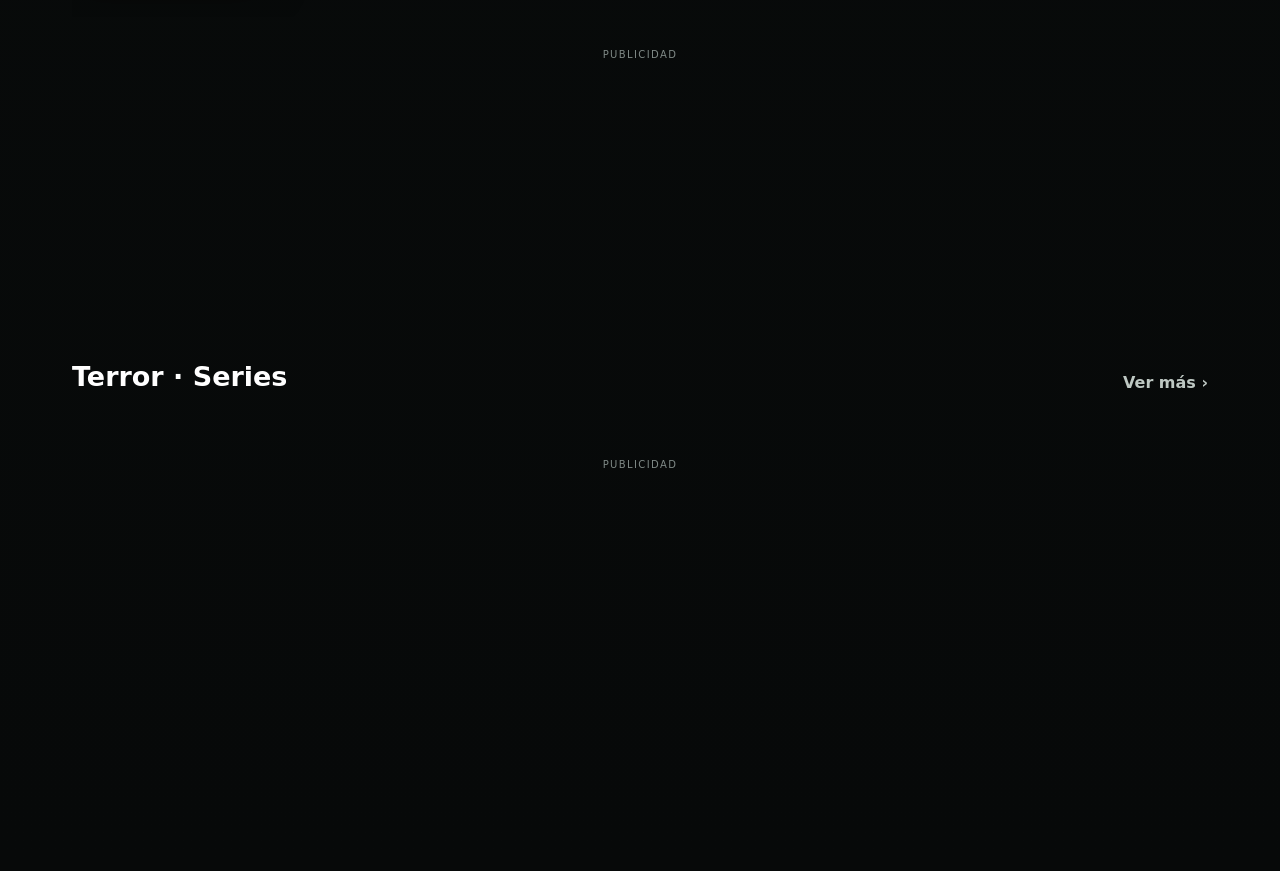
==== commit 648b5df3: "Add files via upload" ====
--- a/index.html
+++ b/index.html
@@ -1,2 +1,2 @@
 <!DOCTYPE html>
-<html lang="es"><head><meta name="referrer" content="no-referrer-when-downgrade"><meta charset="utf-8"/><meta content="width=device-width,initial-scale=1,viewport-fit=cover" name="viewport"/><meta content="#090d0c" name="theme-color"/><title>NOVA+</title><link href="assets/css/app.css?v=6.0" rel="stylesheet"/><link rel="manifest" href="/manifest.webmanifest"><link rel="icon" type="image/png" href="/favicon.png"><link rel="apple-touch-icon" href="/icons/apple-touch-icon.png"><meta name="apple-mobile-web-app-capable" content="yes"><meta name="apple-mobile-web-app-status-bar-style" content="black-translucent"><meta name="apple-mobile-web-app-title" content="NOVA+"><link rel="stylesheet" href="/assets/css/ads.css?v=6.0.2"></head><body><div class="shell"><header class="topbar"><a aria-label="NOVA+" class="brand" href="index.html"><img alt="NOVA+" class="brand-logo" src="assets/images/nova-plus-logo-dark.png"/></a><span class="spacer"></span><a aria-label="Buscar" class="icon-btn" href="catalogo-de-peliculas.html#buscar"><svg viewbox="0 0 24 24"><circle cx="11" cy="11" r="7"></circle><path d="m20 20-4-4"></path></svg></a></header><section class="hero"><div class="hero-bg"></div><button aria-label="Anterior" class="hero-arrow prev" id="heroPrev">‹</button><button aria-label="Siguiente" class="hero-arrow next" id="heroNext">›</button><div class="hero-content"><span class="badge">Recomendación</span><h1 id="heroTitle"></h1><div class="hero-meta-line" id="heroMeta"></div><p id="heroDesc"></p><div class="hero-actions"><a class="action primary" id="heroPlay">Reproducir</a><a class="action secondary" id="heroInfo">Información</a></div><div class="hero-dots" id="heroDots"></div></div></section><section class="section"><div class="section-head"><h2>Últimas películas</h2><a class="more" href="catalogo-de-peliculas.html">Ver más ›</a></div><div class="rail" id="movieRail"></div></section><section class="section"><div class="section-head"><h2>Últimas series</h2><a class="more" href="catalogo-de-series.html">Ver más ›</a></div><div class="rail" id="seriesRail"></div></section><section class="section"><div class="section-head"><h2>Acción · Películas</h2><a class="more" href="catalogo-de-peliculas.html?categoria=accion">Ver más ›</a></div><div class="rail" id="movie-accion"></div></section><section class="section"><div class="section-head"><h2>Ciencia ficción · Películas</h2><a class="more" href="catalogo-de-peliculas.html?categoria=ciencia-ficcion">Ver más ›</a></div><div class="rail" id="movie-ciencia-ficcion"></div></section><section class="section"><div class="section-head"><h2>Comedia · Películas</h2><a class="more" href="catalogo-de-peliculas.html?categoria=comedia">Ver más ›</a></div><div class="rail" id="movie-comedia"></div></section><section class="section"><div class="section-head"><h2>Drama · Películas</h2><a class="more" href="catalogo-de-peliculas.html?categoria=drama">Ver más ›</a></div><div class="rail" id="movie-drama"></div></section><section class="section"><div class="section-head"><h2>Terror · Películas</h2><a class="more" href="catalogo-de-peliculas.html?categoria=terror">Ver más ›</a></div><div class="rail" id="movie-terror"></div></section><section class="section"><div class="section-head"><h2>Acción · Series</h2><a class="more" href="catalogo-de-series.html?categoria=accion">Ver más ›</a></div><div class="rail" id="series-accion"></div></section><section class="section"><div class="section-head"><h2>Ciencia ficción · Series</h2><a class="more" href="catalogo-de-series.html?categoria=ciencia-ficcion">Ver más ›</a></div><div class="rail" id="series-ciencia-ficcion"></div></section><section class="section"><div class="section-head"><h2>Comedia · Series</h2><a class="more" href="catalogo-de-series.html?categoria=comedia">Ver más ›</a></div><div class="rail" id="series-comedia"></div></section><section class="section"><div class="section-head"><h2>Drama · Series</h2><a class="more" href="catalogo-de-series.html?categoria=drama">Ver más ›</a></div><div class="rail" id="series-drama"></div></section><section class="section"><div class="section-head"><h2>Terror · Series</h2><a class="more" href="catalogo-de-series.html?categoria=terror">Ver más ›</a></div><div class="rail" id="series-terror"></div></section></div><nav class="bottom-nav"><a class="active" href="index.html"><svg viewbox="0 0 24 24"><path d="m3 11 9-8 9 8"></path><path d="M5 10v10h14V10"></path></svg><span>Home</span></a><a aria-label="TV en Vivo" href="tv/"><svg viewbox="0 0 24 24"><rect height="14" rx="2" width="18" x="3" y="5"></rect><path d="m8 2 4 3 4-3"></path><path d="M9 9h6v6H9z"></path></svg><span>TV</span></a><a href="favoritos.html"><svg viewbox="0 0 24 24"><path d="M20.8 4.6a5.5 5.5 0 0 0-7.8 0L12 5.7l-1.1-1.1a5.5 5.5 0 0 0-7.8 7.8l1.1 1.1L12 21l7.8-7.5 1.1-1.1a5.5 5.5 0 0 0-.1-7.8Z"></path></svg><span>Favoritos</span></a><button data-settings=""><svg viewbox="0 0 24 24"><circle cx="12" cy="12" r="3"></circle><path d="M12 2v3M12 19v3M2 12h3M19 12h3"></path></svg><span>Ajustes</span></button></nav><script src="assets/js/config.js?v=3.6"></script><script src="assets/js/content-data.js?v=3.6"></script><script src="assets/js/device-mode.js?v=6.0"></script><script src="assets/js/app.js?v=6.0"></script><script src="/assets/js/pwa.js?v=6.0"></script><script src="/assets/js/ads-config.js?v=6.0"></script><script src="/assets/js/ads.js?v=6.0.2"></script></body></html>+<html lang="es"><head><meta name="referrer" content="no-referrer-when-downgrade"><meta charset="utf-8"/><meta content="width=device-width,initial-scale=1,viewport-fit=cover" name="viewport"/><meta content="#090d0c" name="theme-color"/><title>NOVA+</title><link href="assets/css/app.css?v=6.0" rel="stylesheet"/><link rel="manifest" href="/manifest.webmanifest"><link rel="icon" type="image/png" href="/favicon.png"><link rel="apple-touch-icon" href="/icons/apple-touch-icon.png"><meta name="apple-mobile-web-app-capable" content="yes"><meta name="apple-mobile-web-app-status-bar-style" content="black-translucent"><meta name="apple-mobile-web-app-title" content="NOVA+"><link rel="stylesheet" href="/assets/css/ads.css?v=7.1"></head><body><div class="shell"><header class="topbar"><a aria-label="NOVA+" class="brand" href="index.html"><img alt="NOVA+" class="brand-logo" src="assets/images/nova-plus-logo-dark.png"/></a><span class="spacer"></span><a aria-label="Buscar" class="icon-btn" href="catalogo-de-peliculas.html#buscar"><svg viewbox="0 0 24 24"><circle cx="11" cy="11" r="7"></circle><path d="m20 20-4-4"></path></svg></a></header><section class="hero"><div class="hero-bg"></div><button aria-label="Anterior" class="hero-arrow prev" id="heroPrev">‹</button><button aria-label="Siguiente" class="hero-arrow next" id="heroNext">›</button><div class="hero-content"><span class="badge">Recomendación</span><h1 id="heroTitle"></h1><div class="hero-meta-line" id="heroMeta"></div><p id="heroDesc"></p><div class="hero-actions"><a class="action primary" id="heroPlay">Reproducir</a><a class="action secondary" id="heroInfo">Información</a></div><div class="hero-dots" id="heroDots"></div></div></section><section class="section"><div class="section-head"><h2>Últimas películas</h2><a class="more" href="catalogo-de-peliculas.html">Ver más ›</a></div><div class="rail" id="movieRail"></div></section><section class="section"><div class="section-head"><h2>Últimas series</h2><a class="more" href="catalogo-de-series.html">Ver más ›</a></div><div class="rail" id="seriesRail"></div></section><section class="section"><div class="section-head"><h2>Acción · Películas</h2><a class="more" href="catalogo-de-peliculas.html?categoria=accion">Ver más ›</a></div><div class="rail" id="movie-accion"></div></section><section class="section"><div class="section-head"><h2>Ciencia ficción · Películas</h2><a class="more" href="catalogo-de-peliculas.html?categoria=ciencia-ficcion">Ver más ›</a></div><div class="rail" id="movie-ciencia-ficcion"></div></section><section class="section"><div class="section-head"><h2>Comedia · Películas</h2><a class="more" href="catalogo-de-peliculas.html?categoria=comedia">Ver más ›</a></div><div class="rail" id="movie-comedia"></div></section><section class="section"><div class="section-head"><h2>Drama · Películas</h2><a class="more" href="catalogo-de-peliculas.html?categoria=drama">Ver más ›</a></div><div class="rail" id="movie-drama"></div></section><section class="section"><div class="section-head"><h2>Terror · Películas</h2><a class="more" href="catalogo-de-peliculas.html?categoria=terror">Ver más ›</a></div><div class="rail" id="movie-terror"></div></section><section class="section"><div class="section-head"><h2>Acción · Series</h2><a class="more" href="catalogo-de-series.html?categoria=accion">Ver más ›</a></div><div class="rail" id="series-accion"></div></section><section class="section"><div class="section-head"><h2>Ciencia ficción · Series</h2><a class="more" href="catalogo-de-series.html?categoria=ciencia-ficcion">Ver más ›</a></div><div class="rail" id="series-ciencia-ficcion"></div></section><section class="section"><div class="section-head"><h2>Comedia · Series</h2><a class="more" href="catalogo-de-series.html?categoria=comedia">Ver más ›</a></div><div class="rail" id="series-comedia"></div></section><section class="section"><div class="section-head"><h2>Drama · Series</h2><a class="more" href="catalogo-de-series.html?categoria=drama">Ver más ›</a></div><div class="rail" id="series-drama"></div></section><section class="section"><div class="section-head"><h2>Terror · Series</h2><a class="more" href="catalogo-de-series.html?categoria=terror">Ver más ›</a></div><div class="rail" id="series-terror"></div></section></div><nav class="bottom-nav"><a class="active" href="index.html"><svg viewbox="0 0 24 24"><path d="m3 11 9-8 9 8"></path><path d="M5 10v10h14V10"></path></svg><span>Home</span></a><a aria-label="TV en Vivo" href="tv/"><svg viewbox="0 0 24 24"><rect height="14" rx="2" width="18" x="3" y="5"></rect><path d="m8 2 4 3 4-3"></path><path d="M9 9h6v6H9z"></path></svg><span>TV</span></a><a href="favoritos.html"><svg viewbox="0 0 24 24"><path d="M20.8 4.6a5.5 5.5 0 0 0-7.8 0L12 5.7l-1.1-1.1a5.5 5.5 0 0 0-7.8 7.8l1.1 1.1L12 21l7.8-7.5 1.1-1.1a5.5 5.5 0 0 0-.1-7.8Z"></path></svg><span>Favoritos</span></a><button data-settings=""><svg viewbox="0 0 24 24"><circle cx="12" cy="12" r="3"></circle><path d="M12 2v3M12 19v3M2 12h3M19 12h3"></path></svg><span>Ajustes</span></button></nav><script src="assets/js/config.js?v=3.6"></script><script src="assets/js/content-data.js?v=3.6"></script><script src="assets/js/device-mode.js?v=6.0"></script><script src="assets/js/app.js?v=6.0"></script><script src="/assets/js/pwa.js?v=6.0"></script><script src="/assets/js/ads-config.js?v=7.1"></script><script src="/assets/js/ads.js?v=7.1"></script></body></html>
--- a/assets/css/app.css
+++ b/assets/css/app.css
@@ -80,3 +80,23 @@
 .nova-scroll-button.nova-prev::before{content:"\276E"}.nova-scroll-button.nova-next::before{content:"\276F"}
 .nova-scroll-button{font-size:0!important}.nova-scroll-button::before{font-size:42px;line-height:1}
 html[data-device-mode="mobile"] .nova-scroll-shell{padding-inline:0}
+
+.player-overlay::before{content:"";position:absolute;inset:0;z-index:-2;background:#000 var(--player-loading-image,none) center/cover no-repeat;opacity:0;transition:opacity .25s ease}.player-overlay::after{content:"";position:absolute;inset:0;z-index:-1;background:linear-gradient(180deg,rgba(0,0,0,.2),rgba(0,0,0,.72));opacity:0;transition:opacity .25s ease}.player-overlay.is-loading-media.has-loading-artwork::before{opacity:1}.player-overlay.is-loading-media.has-loading-artwork::after{opacity:1}.player-overlay.is-loading-media media-player{background:transparent}.player-overlay.is-loading-media media-player::part(provider){opacity:.01}.player-overlay.is-loading-media:has(media-player)::after{pointer-events:none}.player-overlay.is-loading-media .player-title{opacity:1!important;visibility:visible!important}.player-overlay.is-loading-media .player-close{opacity:1!important;visibility:visible!important}.player-overlay.is-loading-media .player-loading-note{display:block}
+
+.player-loading-note{display:none;position:absolute;left:50%;bottom:8%;transform:translateX(-50%);z-index:46;padding:10px 14px;border-radius:999px;background:rgba(0,0,0,.58);color:#fff;font-weight:800;letter-spacing:.02em;backdrop-filter:blur(8px)}
+
+
+/* NOVA+ 6.2 — hero/recommendation banners keep identical dimensions */
+.hero{height:clamp(360px,48vw,520px)!important;min-height:0!important}
+.hero-content{height:100%!important;min-height:0!important;padding-bottom:42px!important}
+.hero-content h1{display:-webkit-box;-webkit-box-orient:vertical;-webkit-line-clamp:2;overflow:hidden;max-width:100%}
+.hero-content p{display:-webkit-box;-webkit-box-orient:vertical;-webkit-line-clamp:4;overflow:hidden;min-height:6.2em;max-height:6.2em;margin-bottom:0}
+.hero-meta-line{min-height:1.3em}
+.hero-actions{margin-top:16px}
+.action,.bottom-nav a,.bottom-nav button,.card-favorite,.primary,.detail-favorite,.rail-arrow,.nova-scroll-button,.nova-page-button{transition:transform .11s ease,filter .11s ease,box-shadow .14s ease!important}
+.action:active,.bottom-nav a:active,.bottom-nav button:active,.card-favorite:active,.primary:active,.detail-favorite:active,.rail-arrow:active,.nova-scroll-button:active,.nova-page-button:active{transform:scale(.94)!important;filter:brightness(1.16)!important}
+.recommend-card{align-self:stretch!important;display:flex!important;flex-direction:column!important}
+.recommend-card>a{height:100%;display:flex!important;flex-direction:column!important}
+.recommend-card h3{min-height:2.5em!important;display:-webkit-box!important;-webkit-box-orient:vertical!important;-webkit-line-clamp:2!important;white-space:normal!important}
+@media(max-width:800px){.hero{height:390px!important}.hero-content p{-webkit-line-clamp:3;min-height:4.65em;max-height:4.65em}}
+@media(max-width:480px){.hero{height:350px!important}.hero-content{padding-bottom:26px!important}.hero-content p{-webkit-line-clamp:3;min-height:4.65em;max-height:4.65em}}
